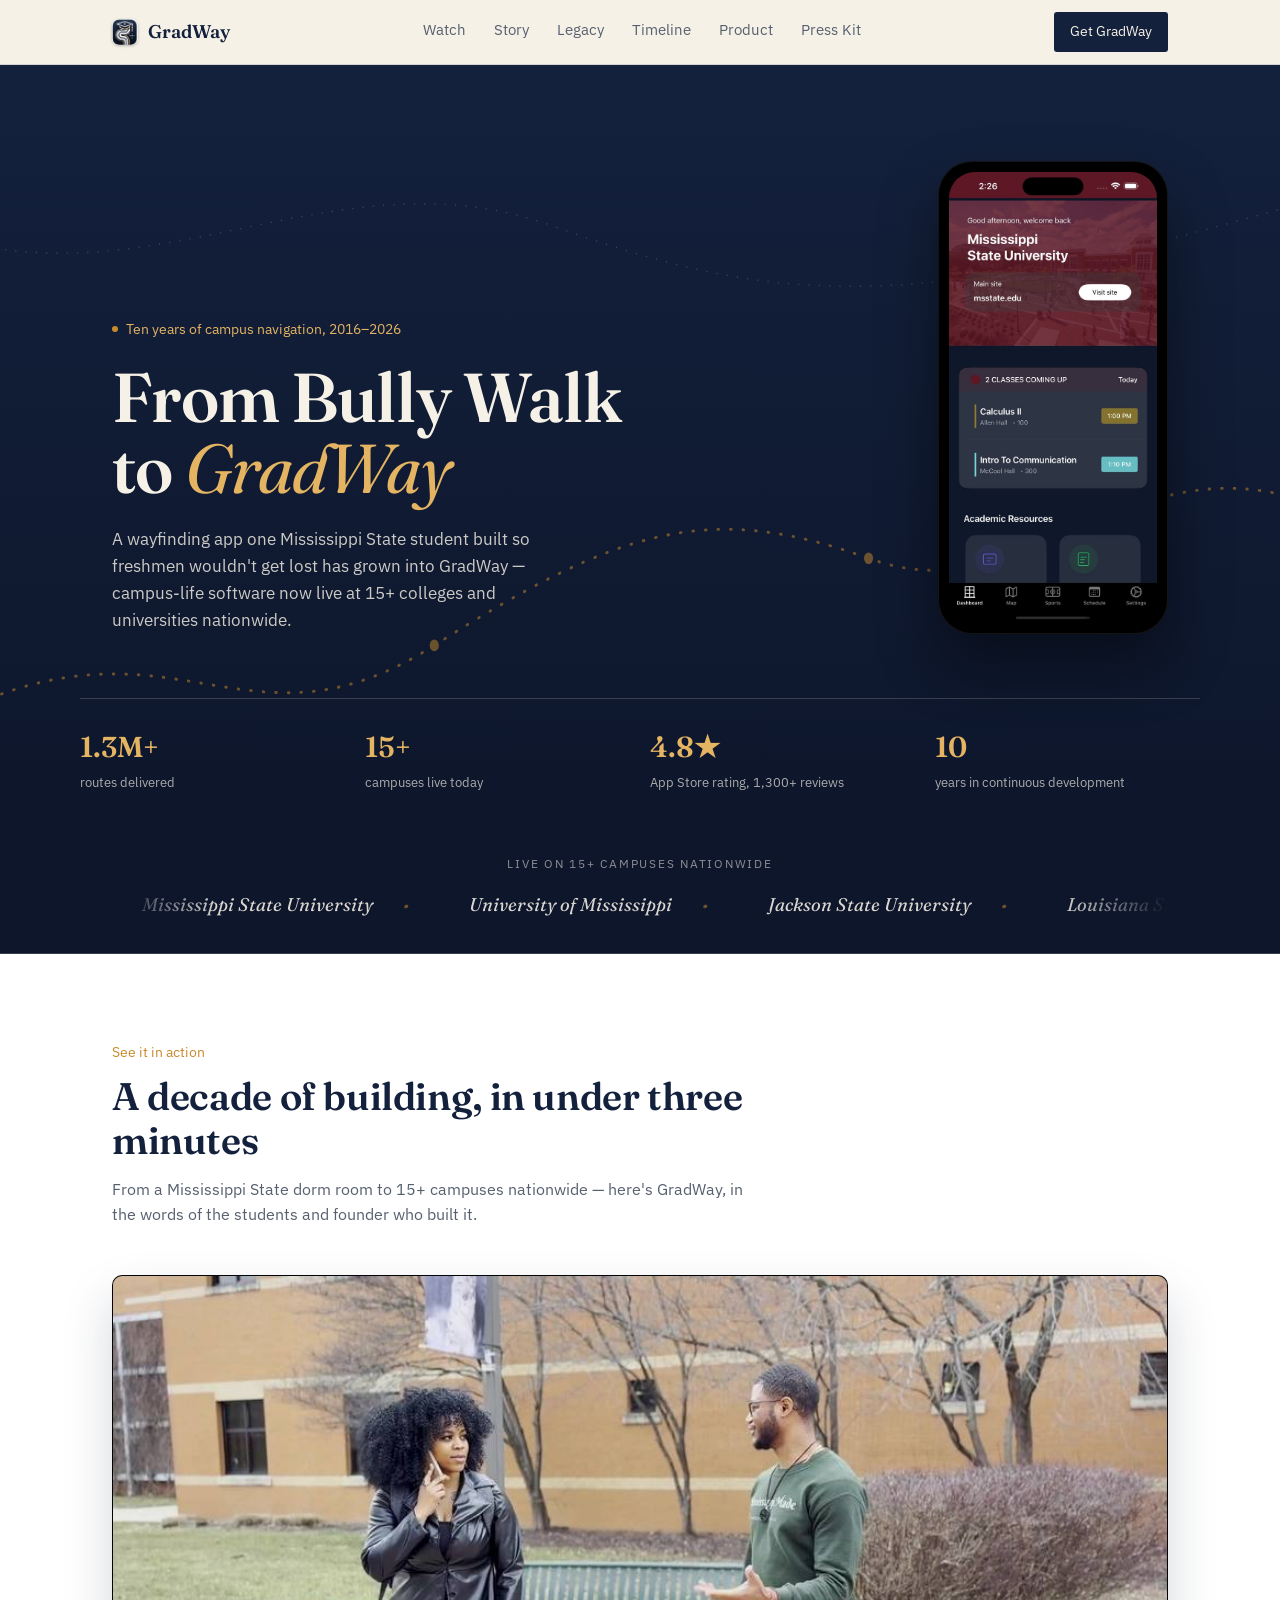
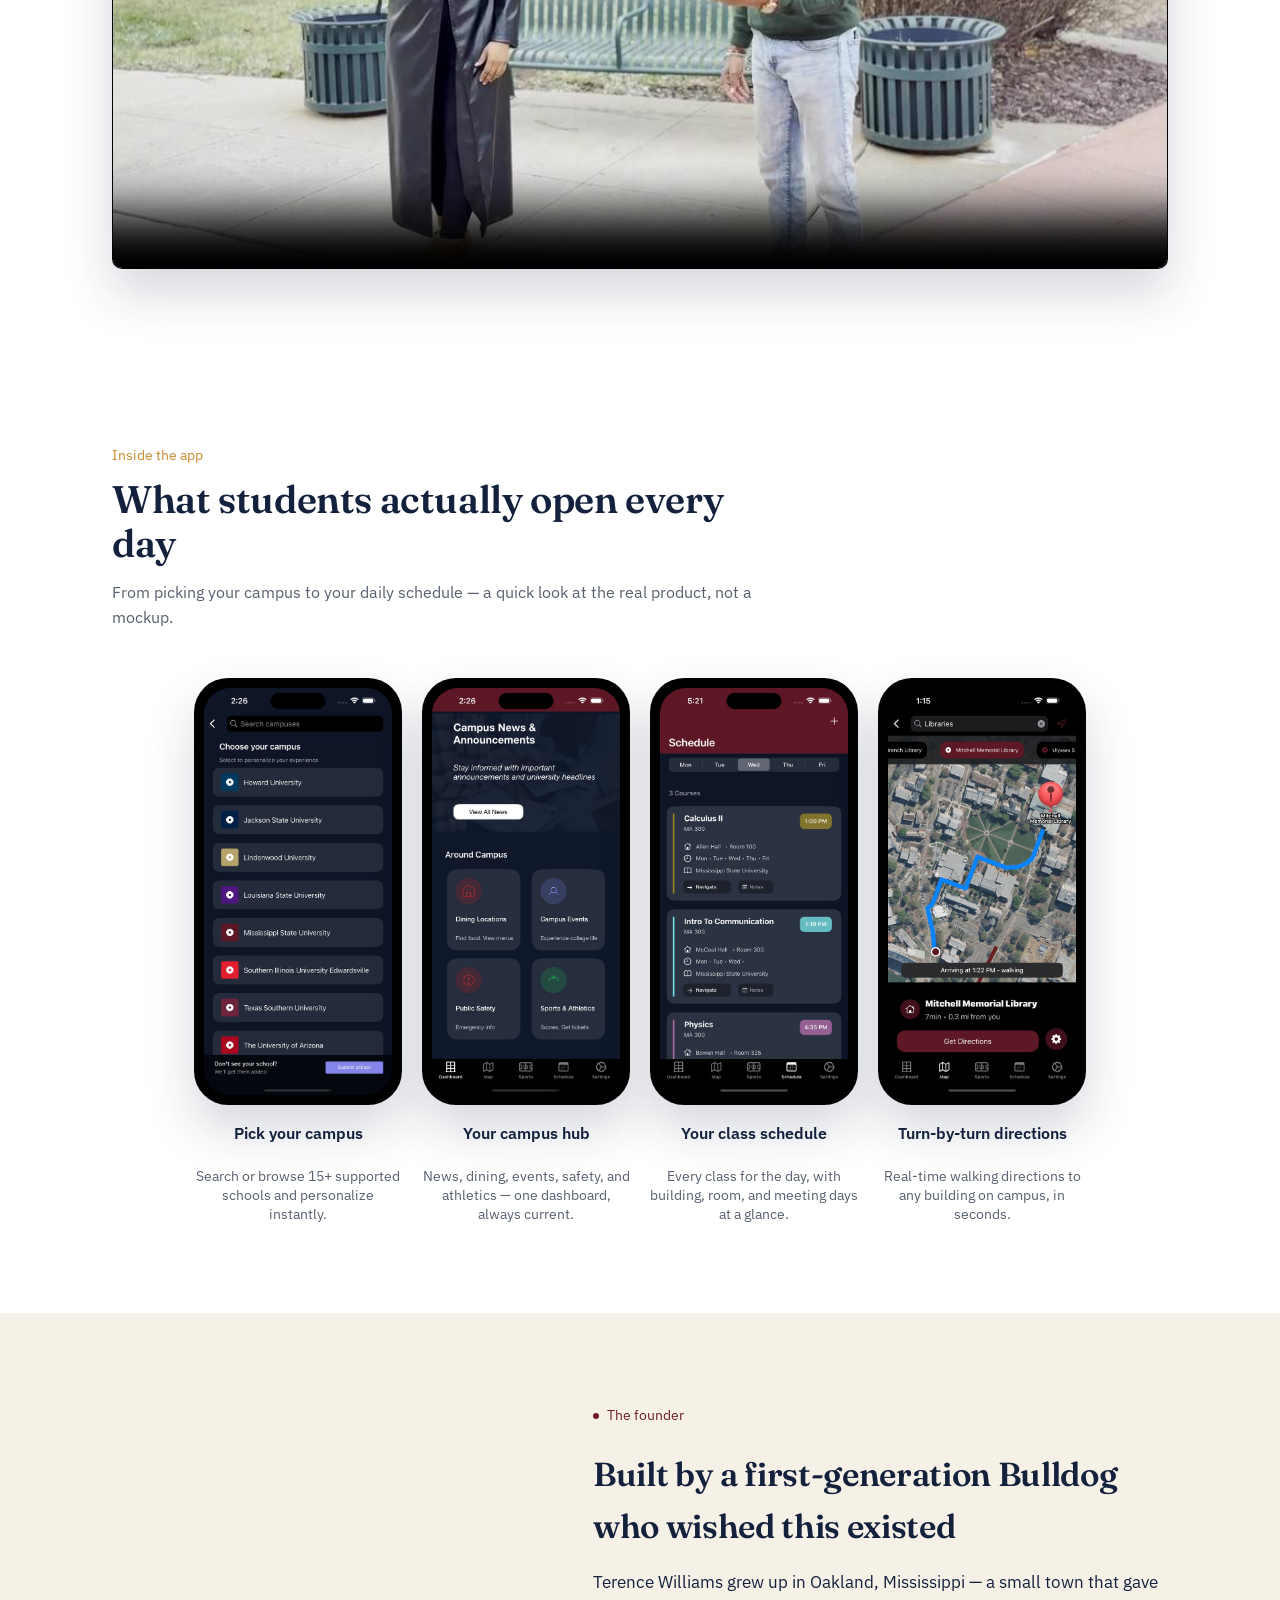
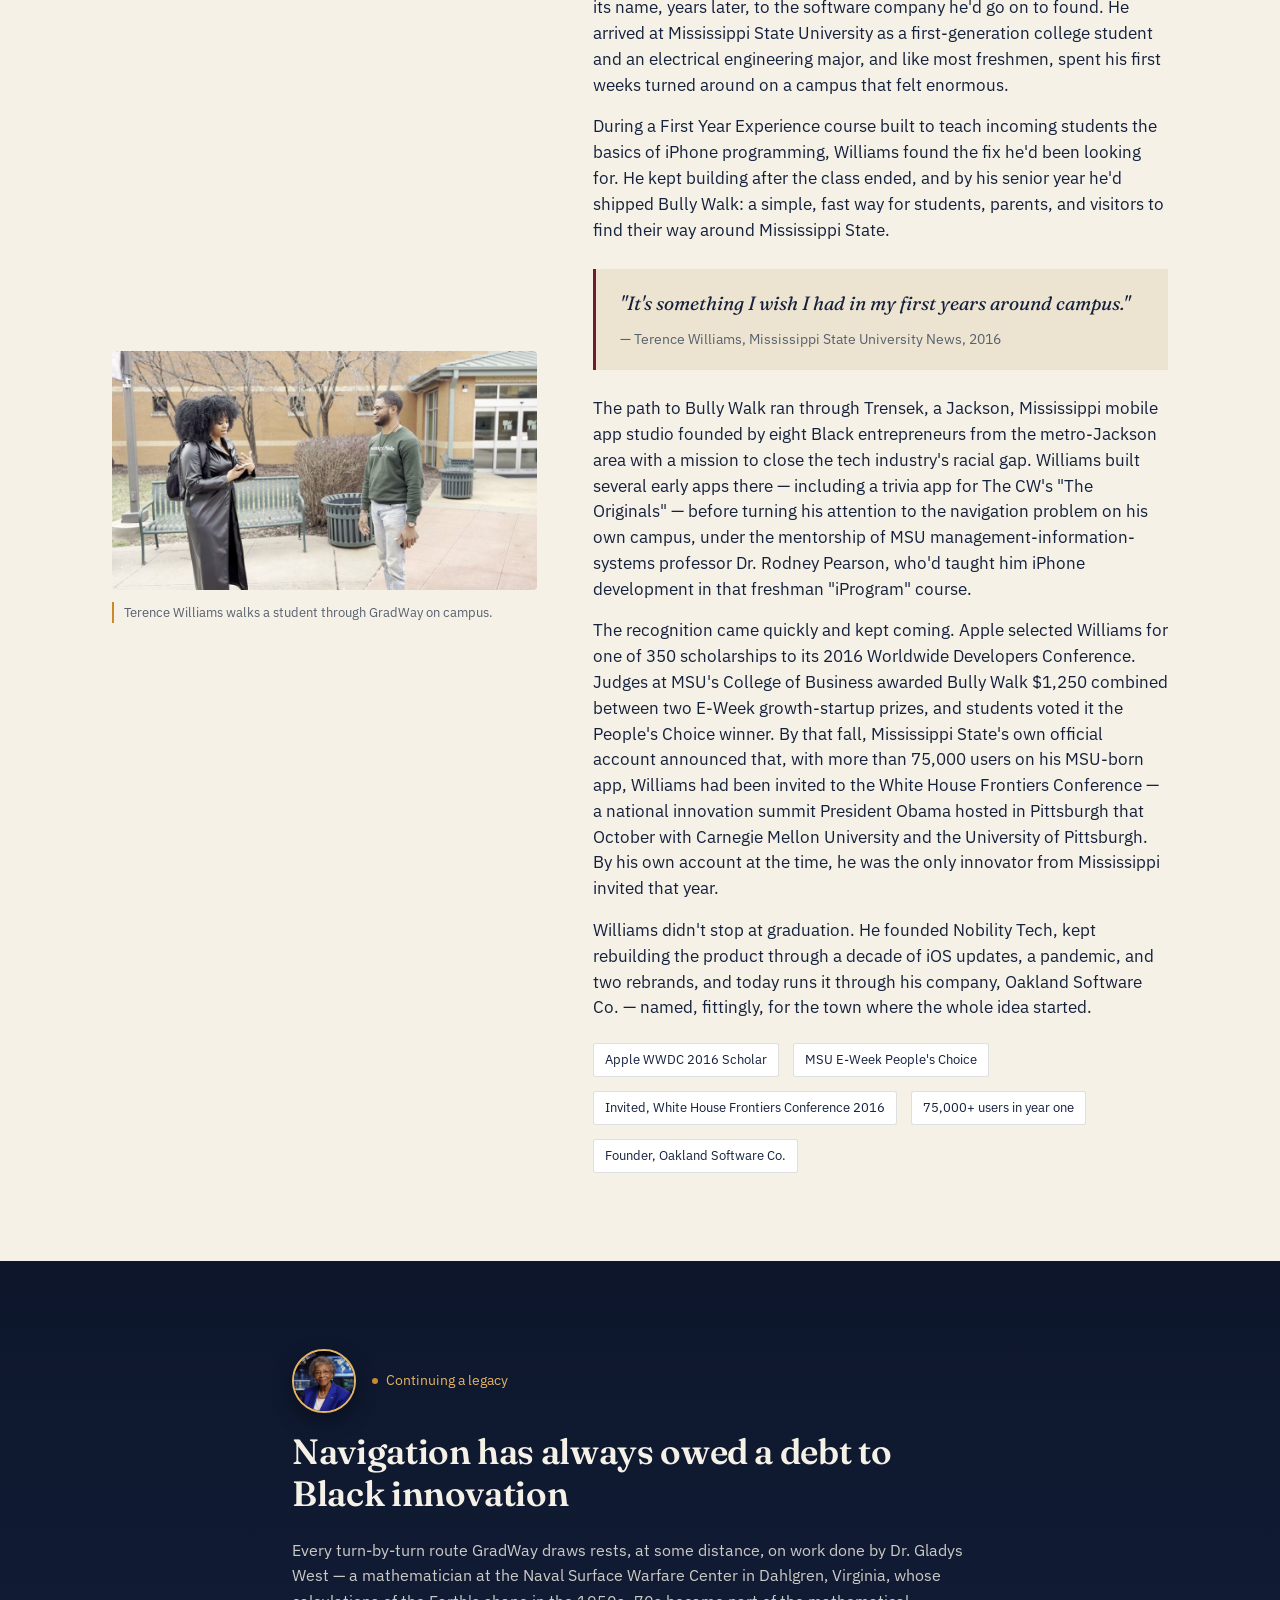
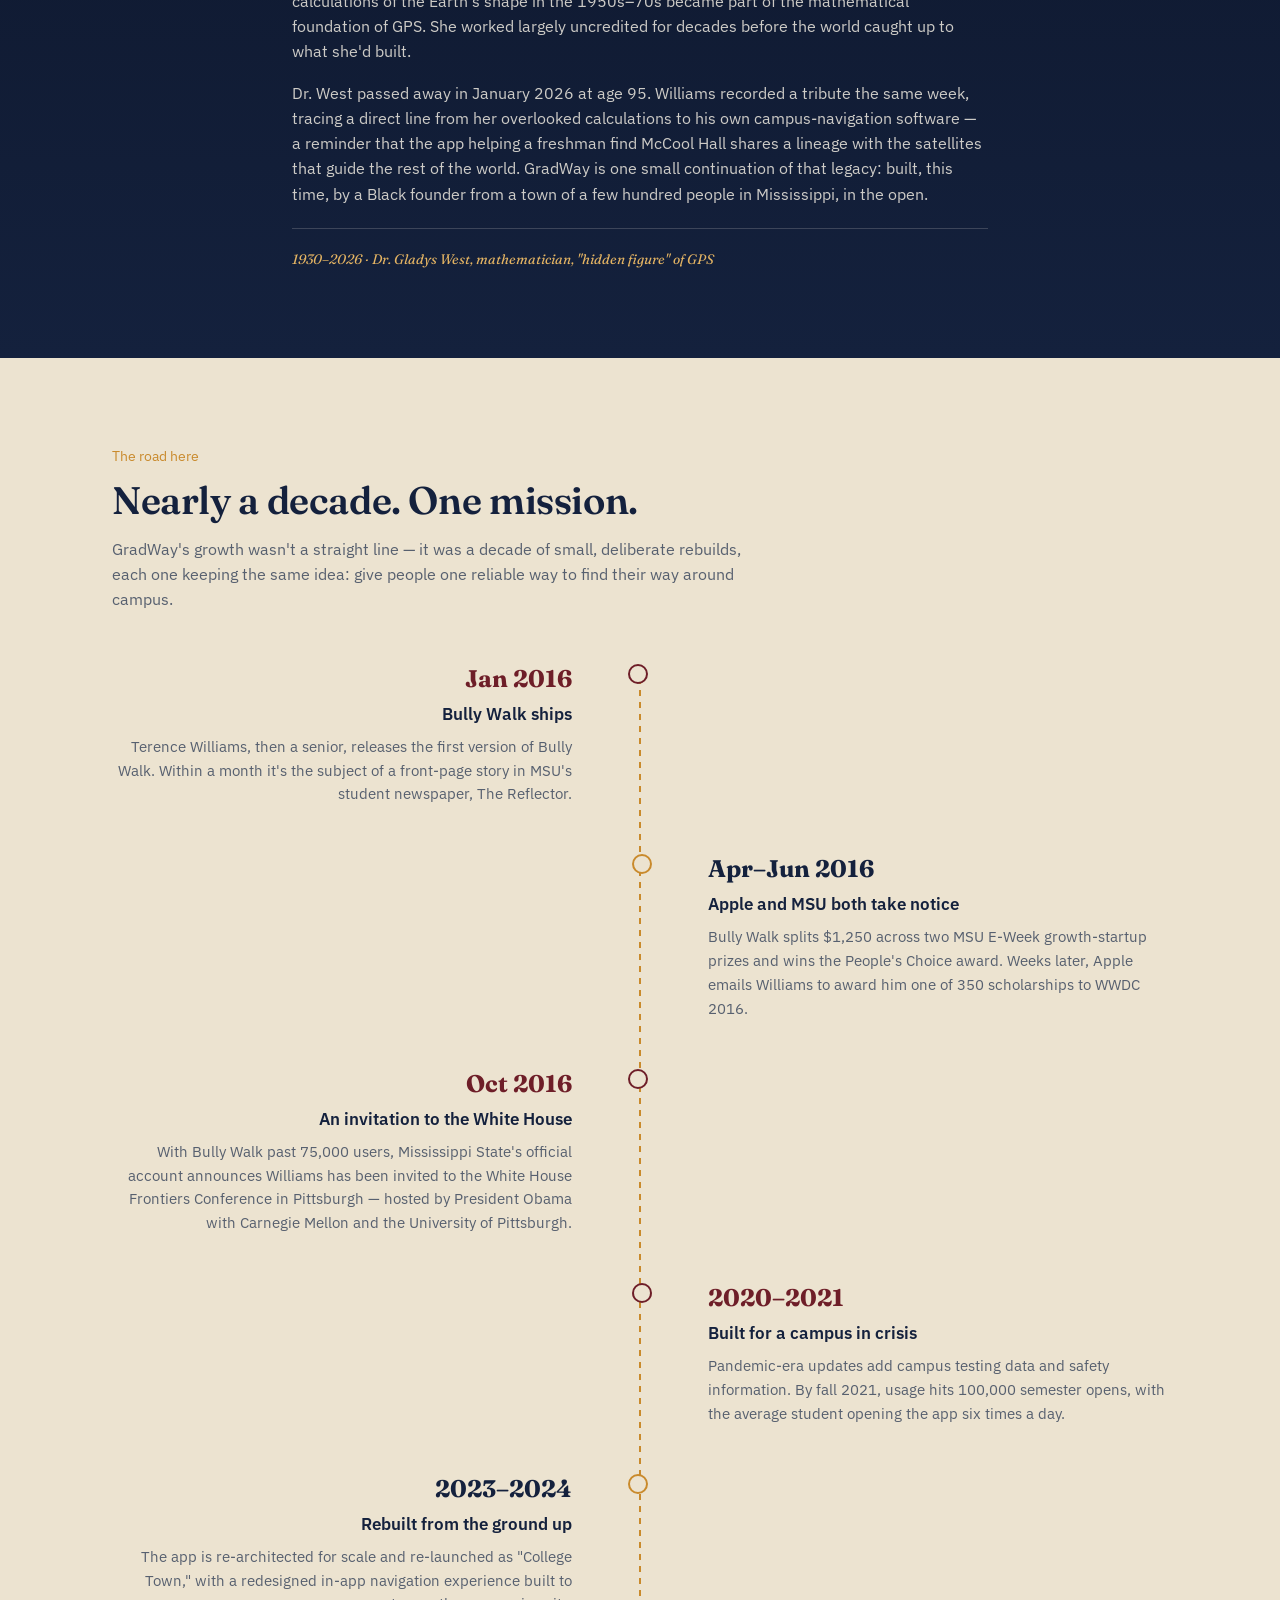
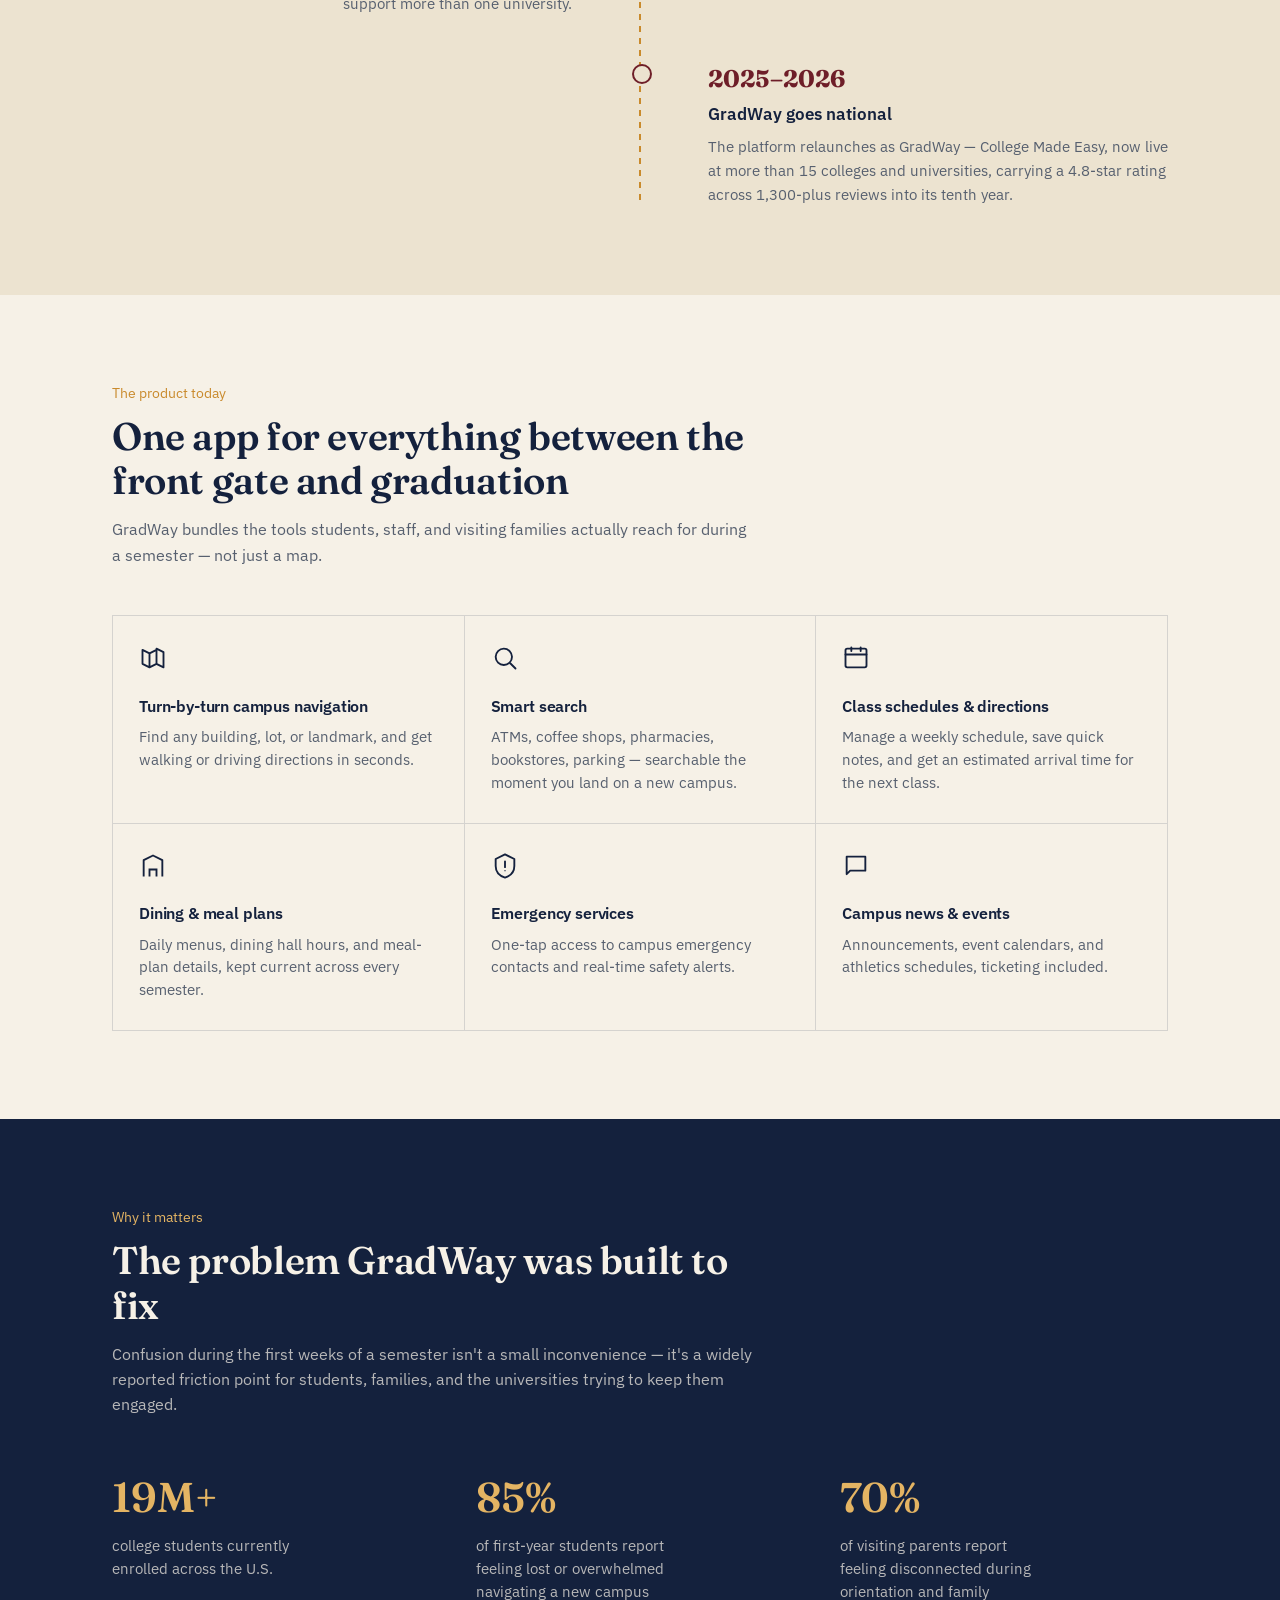
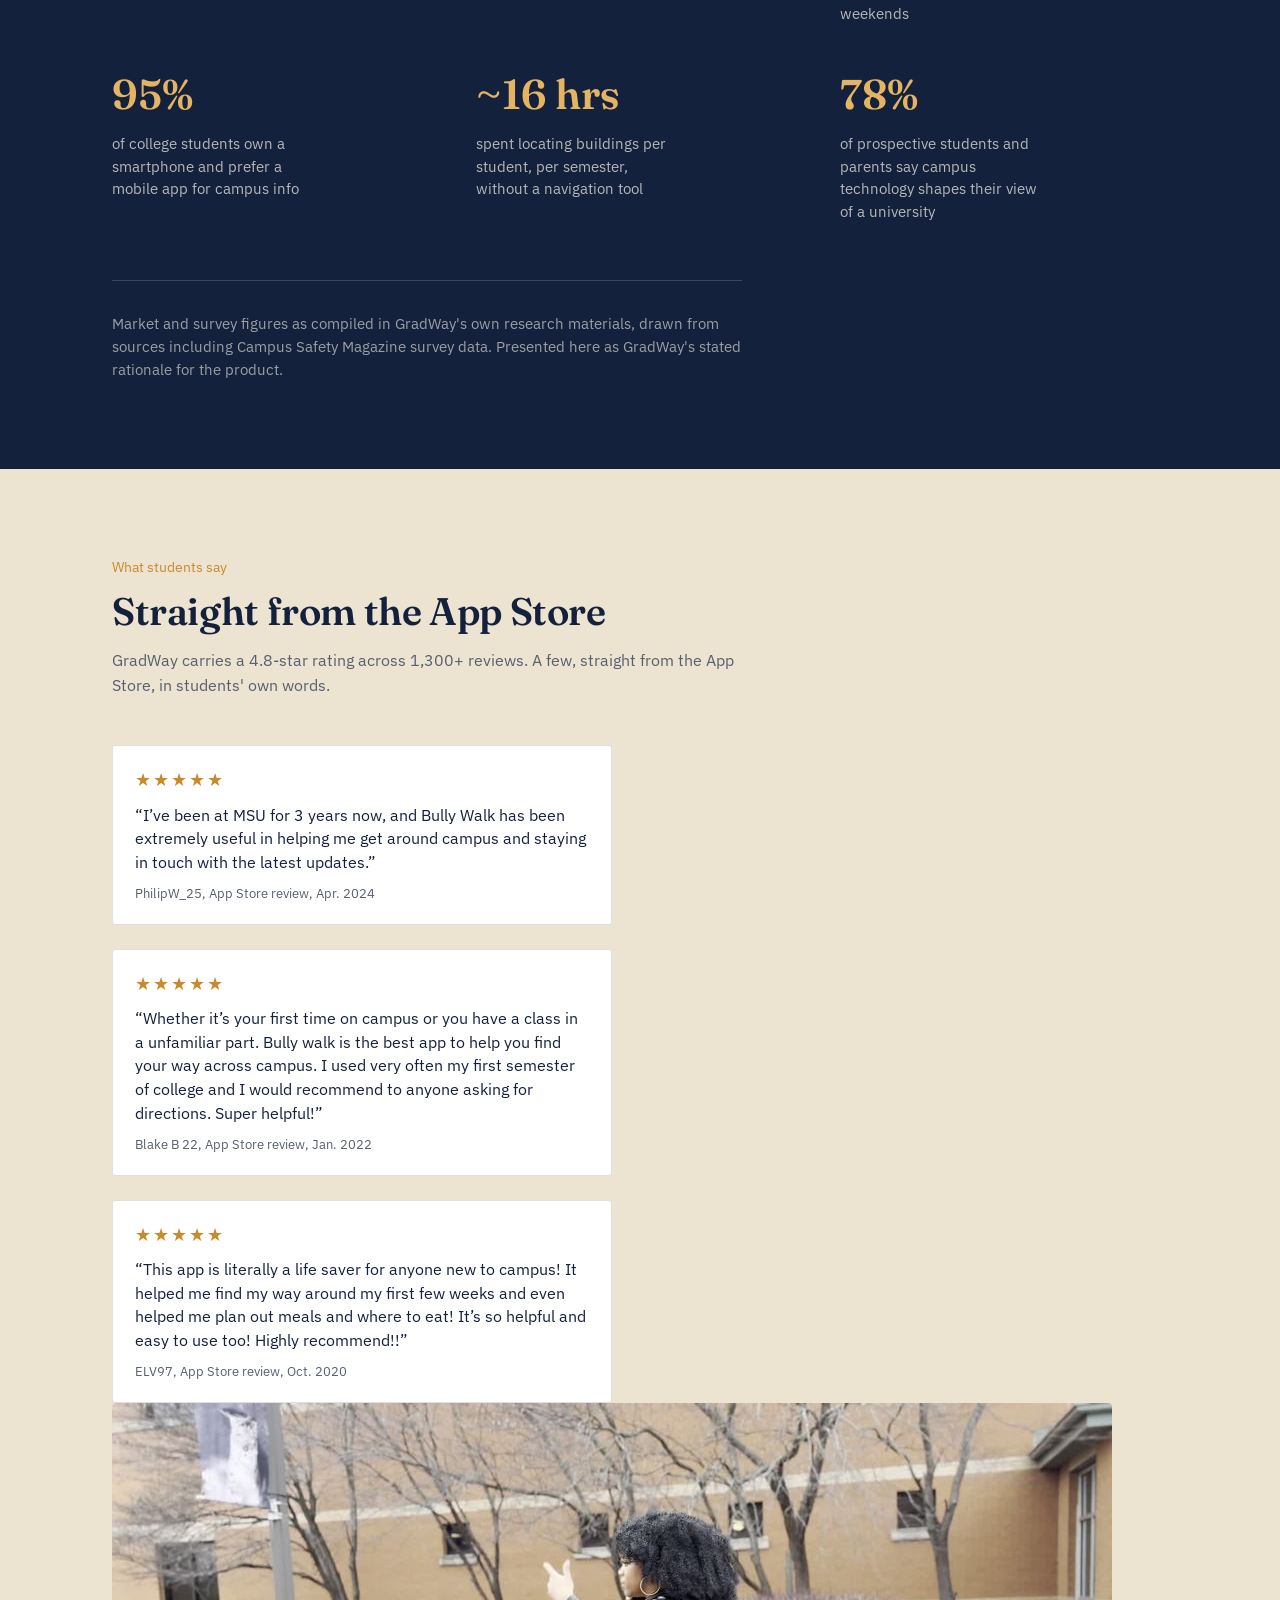
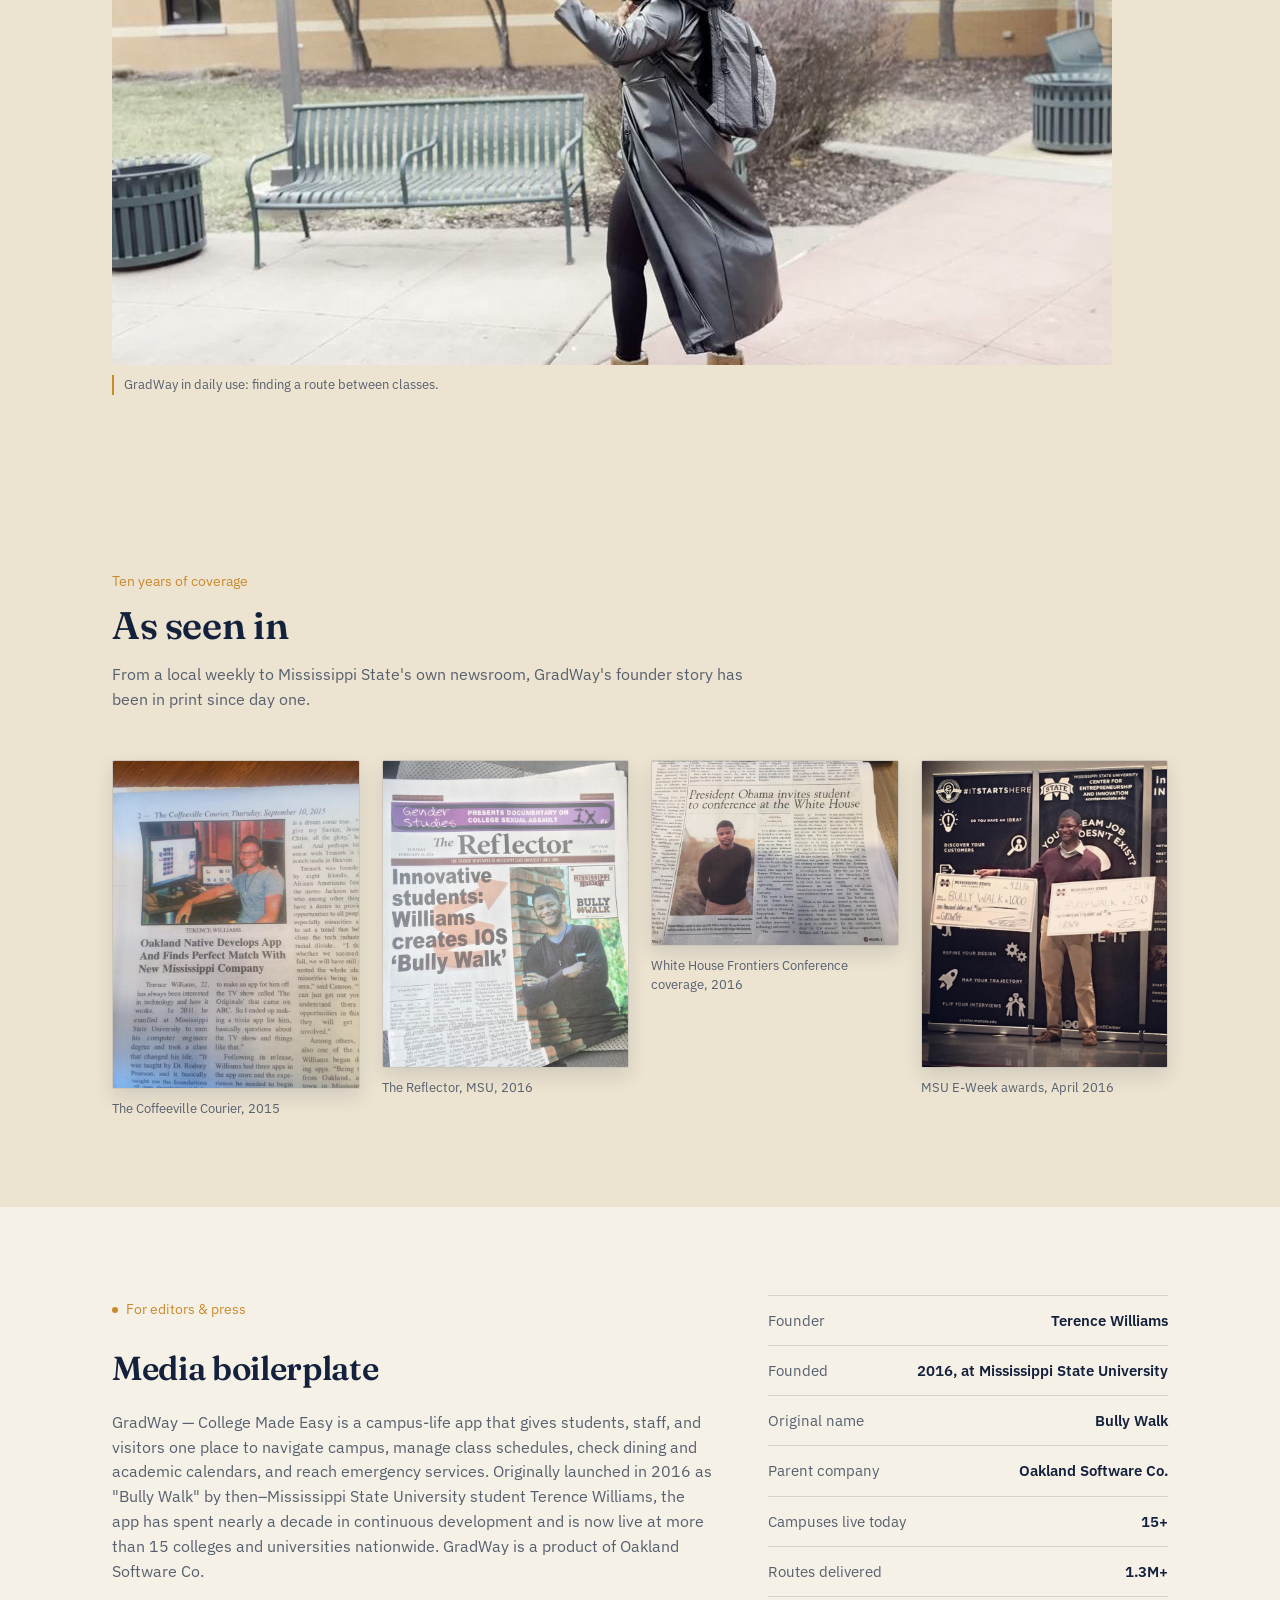
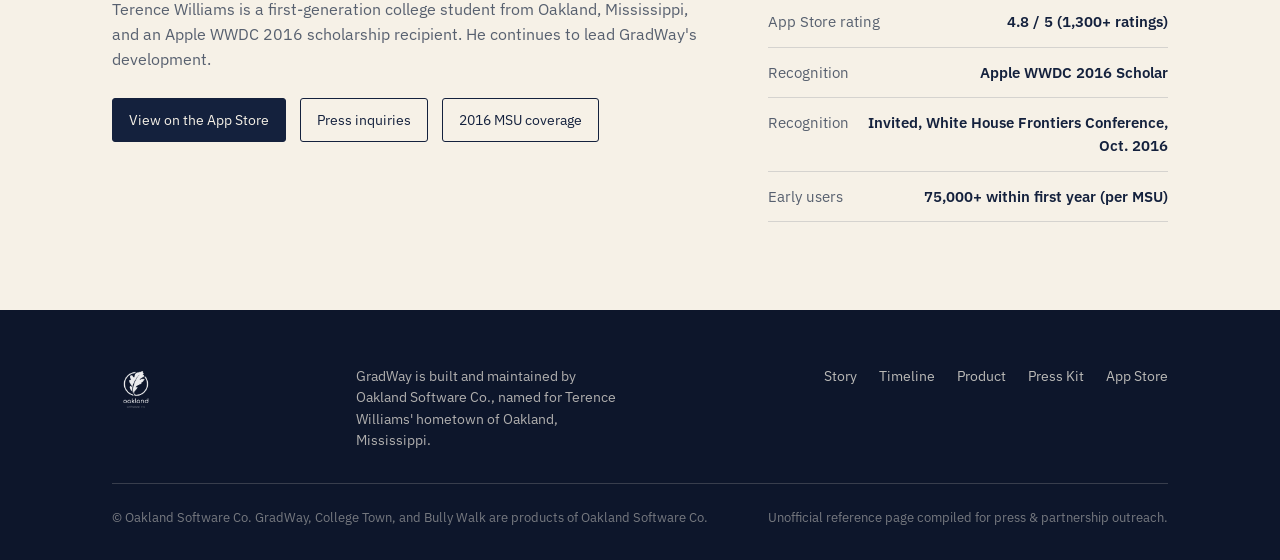
==== index.html @ 18b64bcc "Update index.html" ====
<!DOCTYPE html>
<html lang="en">
<head>
<meta charset="UTF-8">
<meta name="viewport" content="width=device-width, initial-scale=1">
<title>GradWay — Ten Years of Campus Connection</title>
<meta name="description" content="From Bully Walk to GradWay: the ten-year story of Terence Williams' campus navigation app, now live at 15+ colleges and universities.">

<!-- Open Graph / Facebook, Slack, iMessage, etc. -->
<meta property="og:type" content="website">
<meta property="og:title" content="From Bully Walk to GradWay — Ten Years of Campus Connection">
<meta property="og:description" content="A wayfinding app one Mississippi State student built so freshmen wouldn't get lost has grown into GradWay — campus-life software now live at 15+ colleges and universities nationwide.">
<meta property="og:image" content="og-image.jpg">
<meta property="og:image:width" content="1200">
<meta property="og:image:height" content="630">
<meta property="og:url" content="https://gradwayapp.com/">
<link rel="canonical" href="https://gradwayapp.com/">

<!-- Twitter / X Card -->
<meta name="twitter:card" content="summary_large_image">
<meta name="twitter:title" content="From Bully Walk to GradWay — Ten Years of Campus Connection">
<meta name="twitter:description" content="A wayfinding app one Mississippi State student built so freshmen wouldn't get lost has grown into GradWay — campus-life software now live at 15+ colleges and universities nationwide.">
<meta name="twitter:image" content="og-image.jpg">
<link rel="preconnect" href="https://fonts.googleapis.com">
<link rel="preconnect" href="https://fonts.gstatic.com" crossorigin>
<link href="https://fonts.googleapis.com/css2?family=Fraunces:ital,opsz,wght@0,9..144,300;0,9..144,400;0,9..144,500;0,9..144,600;0,9..144,700;0,9..144,900;1,9..144,400;1,9..144,500&family=IBM+Plex+Sans:wght@400;500;600;700&display=swap" rel="stylesheet">
<style>
  :root{
    --ink:#14213D;
    --ink-2:#0D162B;
    --paper:#F6F1E7;
    --paper-2:#ECE3D0;
    --gold:#C98A2C;
    --gold-soft:#E4B463;
    --maroon:#6E1E28;
    --moss:#3B6B4E;
    --slate:#57606F;
    --line: rgba(20,33,61,0.14);
    --line-dark: rgba(246,241,231,0.18);
  }
  *{box-sizing:border-box;}
  html{scroll-behavior:smooth;}
  body{
    margin:0;
    background:var(--paper);
    color:var(--ink);
    font-family:"IBM Plex Sans", sans-serif;
    line-height:1.55;
    -webkit-font-smoothing:antialiased;
  }
  h1,h2,h3,.display{
    font-family:"Fraunces", serif;
    font-weight:600;
    letter-spacing:-0.01em;
    margin:0;
  }
  p{margin:0;}
  a{color:inherit;}
  img{max-width:100%;display:block;}
  .wrap{
    max-width:1120px;
    margin:0 auto;
    padding:0 32px;
  }
  @media (max-width:720px){ .wrap{padding:0 20px;} }

  /* ---------- NAV ---------- */
  .nav{
    position:sticky; top:0; z-index:40;
    background:rgba(246,241,231,0.92);
    backdrop-filter:blur(8px);
    border-bottom:1px solid var(--line);
  }
  .nav .wrap{
    display:flex; align-items:center; justify-content:space-between;
    height:64px;
  }
  .nav-mark{
    display:flex; align-items:center; gap:10px;
    font-family:"Fraunces", serif; font-weight:600; font-size:1.15rem;
    text-decoration:none; color:var(--ink);
  }
  .nav-mark .pin{width:20px;height:20px;flex:none;}
  .nav-logo{width:26px;height:26px;border-radius:7px;flex:none;object-fit:cover;box-shadow:0 1px 3px rgba(0,0,0,0.25);}
  .nav-links{display:flex; gap:28px; font-size:0.92rem;}
  .nav-links a{text-decoration:none; color:var(--slate); border-bottom:1px solid transparent; padding-bottom:2px;}
  .nav-links a:hover{color:var(--ink); border-color:var(--gold);}
  .nav-cta{
    font-size:0.88rem; text-decoration:none; color:var(--paper);
    background:var(--ink); padding:9px 16px; border-radius:3px;
    white-space:nowrap;
  }
  @media (max-width:720px){ .nav-links{display:none;} }

  /* ---------- HERO ---------- */
  .hero{
    position:relative;
    background:linear-gradient(180deg, var(--ink) 0%, var(--ink-2) 100%);
    color:var(--paper);
    overflow:hidden;
    padding:96px 0 0;
  }
  .hero-route{
    position:absolute; inset:0; width:100%; height:100%;
    opacity:0.5; pointer-events:none;
  }
  .hero-inner{
    position:relative; z-index:2;
    display:grid; grid-template-columns:1.15fr 0.85fr; gap:56px;
    align-items:end;
    padding-bottom:64px;
  }
  @media (max-width:860px){ .hero-inner{grid-template-columns:1fr; padding-bottom:40px;} }
  .eyebrow{
    display:inline-flex; align-items:center; gap:8px;
    font-size:0.86rem; color:var(--gold-soft);
    margin-bottom:22px;
  }
  .eyebrow .dot{width:6px;height:6px;border-radius:50%;background:var(--gold);}
  .hero h1{
    font-size:clamp(2.4rem, 5.4vw, 4.4rem);
    line-height:1.03;
    max-width:12ch;
  }
  .hero h1 em{font-style:italic; font-weight:400; color:var(--gold-soft);}
  .hero-sub{
    margin-top:22px; max-width:46ch;
    font-size:1.08rem; color:rgba(246,241,231,0.82);
  }
  .hero-figure{
    position:relative;
  }
  .phone-frame{
    background:#000; border-radius:34px; padding:10px;
    box-shadow:0 30px 60px rgba(0,0,0,0.45);
    max-width:230px; margin:0 0 0 auto;
    border:1px solid rgba(255,255,255,0.08);
  }
  .phone-frame img{border-radius:26px; width:100%;}
  @media (max-width:860px){ .phone-frame{margin:0 auto;} }

  .stat-strip{
    position:relative; z-index:2;
    border-top:1px solid var(--line-dark);
    padding:26px 0;
    display:grid; grid-template-columns:repeat(4,1fr); gap:20px;
  }
  @media (max-width:720px){ .stat-strip{grid-template-columns:repeat(2,1fr);} }
  .stat-strip .num{
    font-family:"Fraunces", serif; font-weight:600;
    font-size:1.8rem; color:var(--gold-soft);
  }
  .stat-strip .lbl{font-size:0.82rem; color:rgba(246,241,231,0.68); margin-top:4px;}

  /* ---------- SECTION shared ---------- */
  section{padding:88px 0;}
  .section-head{max-width:640px; margin-bottom:48px;}
  .section-head .kicker{
    font-size:0.86rem; color:var(--gold); margin-bottom:10px; display:block;
  }
  .section-head h2{font-size:clamp(1.7rem,3vw,2.4rem); line-height:1.15;}
  .section-head p{margin-top:14px; color:var(--slate); font-size:1.02rem;}

  /* ---------- APP SCREENS ---------- */
  .app-screens{background:#fff;}
  .screens-row{
    display:flex; flex-wrap:wrap; justify-content:center; gap:20px;
    margin-top:12px;
  }
  .screen-card{width:208px; text-align:center;}
  .screen-frame{
    background:#000; border-radius:34px; padding:9px;
    box-shadow:0 24px 50px rgba(20,33,61,0.18);
    border:1px solid var(--line);
  }
  .screen-frame img{border-radius:26px; width:100%; display:block;}
  .screen-card h4{
    margin-top:16px; font-size:1rem; color:var(--ink); font-weight:600;
  }
  .screen-card p{
    margin-top:6px; font-size:0.86rem; color:var(--slate); line-height:1.4;
  }

  /* ---------- CAMPUSES MARQUEE ---------- */
  .campuses-strip{
    background:var(--ink-2); padding:34px 0;
    border-bottom:1px solid var(--line-dark);
    position:relative; z-index:2;
  }
  .campuses-label{
    color:rgba(246,241,231,0.55); font-size:0.78rem; letter-spacing:0.14em;
    text-transform:uppercase; text-align:center; margin-bottom:18px;
  }
  .marquee{
    width:100%; overflow:hidden;
    -webkit-mask-image:linear-gradient(90deg, transparent, #000 10%, #000 90%, transparent);
    mask-image:linear-gradient(90deg, transparent, #000 10%, #000 90%, transparent);
  }
  .marquee-track{
    display:flex; width:max-content;
    animation:campus-scroll 38s linear infinite;
  }
  .marquee-track span{
    display:inline-flex; align-items:center; white-space:nowrap;
    padding:0 30px; font-family:"Fraunces", serif; font-style:italic;
    font-size:1.15rem; color:var(--paper); opacity:0.88;
  }
  .marquee-track span::after{
    content:"\2022"; margin-left:30px; color:var(--gold); opacity:0.6;
  }
  @keyframes campus-scroll{
    from{transform:translateX(0);}
    to{transform:translateX(-50%);}
  }
  @media (prefers-reduced-motion: reduce){
    .marquee-track{animation:none;}
  }

  /* ---------- WATCH ---------- */
  .watch{background:#fff;}
  .watch-grid{display:grid; grid-template-columns:1fr; gap:28px;}
  .video-frame{
    position:relative; border-radius:10px; overflow:hidden;
    box-shadow:0 24px 50px rgba(20,33,61,0.18);
    border:1px solid var(--line); background:#000;
  }
  .video-frame video{display:block; width:100%; height:auto; max-height:640px; margin:0 auto; background:#000;}
  .watch-cap{
    margin-top:14px; font-size:0.86rem; color:var(--slate);
    border-left:2px solid var(--gold); padding-left:10px;
  }

  /* ---------- FOUNDER ---------- */
  .founder{background:var(--paper);}
  .founder-grid{
    display:grid; grid-template-columns:0.85fr 1.15fr; gap:56px; align-items:center;
  }
  @media (max-width:860px){ .founder-grid{grid-template-columns:1fr;} }
  .founder-photo{
    position:relative;
  }
  .founder-photo img{
    border-radius:4px;
    filter:sepia(6%) saturate(105%);
  }
  .founder-photo .cap{
    margin-top:12px; font-size:0.84rem; color:var(--slate);
    border-left:2px solid var(--gold); padding-left:10px;
  }
  .founder-copy p{margin-bottom:16px; font-size:1.04rem;}
  .founder-copy .quote{
    margin:26px 0; padding:20px 24px; background:var(--paper-2);
    border-left:3px solid var(--maroon);
    font-family:"Fraunces", serif; font-style:italic; font-size:1.2rem;
  }
  .founder-copy .quote cite{
    display:block; margin-top:10px; font-family:"IBM Plex Sans", sans-serif;
    font-style:normal; font-size:0.85rem; color:var(--slate);
  }
  .badge-row{display:flex; gap:14px; flex-wrap:wrap; margin-top:22px;}
  .badge{
    font-size:0.8rem; color:var(--ink);
    border:1px solid var(--line); border-radius:3px;
    padding:6px 11px; background:#fff;
  }

  /* ---------- LEGACY PORTRAIT ---------- */
  .legacy-byline{
    display:flex; align-items:center; gap:16px; margin-bottom:18px;
  }
  .legacy-portrait{
    width:64px; height:64px; border-radius:50%; object-fit:cover;
    border:2px solid var(--gold-soft); flex:none;
    box-shadow:0 8px 20px rgba(0,0,0,0.35);
  }
  .legacy-byline .eyebrow{margin-bottom:0;}

  /* ---------- LEGACY ---------- */
  .legacy{
    background:linear-gradient(180deg, var(--ink-2) 0%, var(--ink) 100%);
    color:var(--paper);
  }
  .legacy-inner{max-width:760px;}
  .legacy-h{
    font-size:clamp(1.6rem,2.8vw,2.2rem); line-height:1.2;
    margin:14px 0 22px;
  }
  .legacy-lede{
    color:rgba(246,241,231,0.82); font-size:1.02rem; margin-bottom:16px;
  }
  .legacy-tag{
    margin-top:22px; padding-top:20px; border-top:1px solid var(--line-dark);
    font-size:0.86rem; color:var(--gold-soft); font-style:italic;
    font-family:"Fraunces", serif;
  }

  /* ---------- TIMELINE ---------- */
  .timeline{background:var(--paper-2);}
  .tl-track{position:relative; margin-top:20px;}
  .tl-track::before{
    content:""; position:absolute; left:15px; top:6px; bottom:6px;
    width:2px;
    background:repeating-linear-gradient(180deg, var(--gold) 0 6px, transparent 6px 12px);
  }
  @media (min-width:860px){
    .tl-track::before{left:50%; transform:translateX(-1px);}
  }
  .tl-item{
    position:relative; padding-left:44px; margin-bottom:44px;
  }
  .tl-item:last-child{margin-bottom:0;}
  .tl-item::before{
    content:""; position:absolute; left:7px; top:4px;
    width:16px; height:16px; border-radius:50%;
    background:var(--paper-2); border:2px solid var(--gold);
  }
  .tl-item.origin::before{border-color:var(--maroon);}
  @media (min-width:860px){
    .tl-track{display:flex; flex-direction:column;}
    .tl-item{width:calc(50% - 34px); padding-left:0; padding-right:0;}
    .tl-item:nth-child(odd){align-self:flex-start; padding-right:34px; text-align:right;}
    .tl-item:nth-child(even){align-self:flex-end; padding-left:34px;}
    .tl-item:nth-child(odd)::before{right:-42px; left:auto;}
    .tl-item:nth-child(even)::before{left:-42px;}
  }
  .tl-year{
    font-family:"Fraunces", serif; font-weight:700; font-size:1.5rem;
    color:var(--maroon);
  }
  .tl-item:not(.origin) .tl-year{color:var(--ink);}
  .tl-title{font-weight:600; margin-top:4px; margin-bottom:8px; font-size:1.05rem;}
  .tl-body{color:var(--slate); font-size:0.96rem;}

  /* ---------- FEATURES ---------- */
  .features{background:var(--paper);}
  .feat-grid{
    display:grid; grid-template-columns:repeat(3,1fr); gap:0;
    border-top:1px solid var(--line); border-left:1px solid var(--line);
  }
  @media (max-width:860px){ .feat-grid{grid-template-columns:repeat(2,1fr);} }
  @media (max-width:560px){ .feat-grid{grid-template-columns:1fr;} }
  .feat{
    padding:28px 26px;
    border-right:1px solid var(--line); border-bottom:1px solid var(--line);
  }
  .feat .mk{
    width:28px; height:28px; margin-bottom:14px;
  }
  .feat h3{font-size:1.02rem; font-weight:600; font-family:"IBM Plex Sans",sans-serif;}
  .feat p{margin-top:8px; font-size:0.92rem; color:var(--slate);}

  /* ---------- IMPACT (dark) ---------- */
  .impact{background:var(--ink); color:var(--paper);}
  .impact .section-head p{color:rgba(246,241,231,0.72);}
  .impact-grid{
    display:grid; grid-template-columns:repeat(3,1fr); gap:36px;
  }
  @media (max-width:720px){ .impact-grid{grid-template-columns:repeat(2,1fr);} }
  .impact-card .num{
    font-family:"Fraunces", serif; font-weight:600;
    font-size:2.6rem; color:var(--gold-soft);
  }
  .impact-card .lbl{margin-top:6px; font-size:0.92rem; color:rgba(246,241,231,0.72); max-width:22ch;}
  .impact-note{
    margin-top:56px; padding-top:32px; border-top:1px solid var(--line-dark);
    font-size:0.92rem; color:rgba(246,241,231,0.6); max-width:70ch;
  }

  /* ---------- TESTIMONIAL / REACH ---------- */
  .reach{background:var(--paper-2);}
  .reach-grid{display:grid; grid-template-columns:1fr 1fr; gap:56px; align-items:center;}
  @media (max-width:860px){ .reach-grid{grid-template-columns:1fr;} }
  .stars{color:var(--gold); font-size:1.1rem; letter-spacing:2px; margin-bottom:14px;}
  .review-stack{display:flex; flex-direction:column; gap:24px;}
  .review-card{
    background:#fff; border:1px solid var(--line); border-radius:3px;
    padding:20px 22px;
  }
  .review-card .stars{margin-bottom:10px;}
  .rev-quote{font-size:0.98rem; line-height:1.5; color:var(--ink);}
  .rev-attrib{margin-top:10px; font-size:0.8rem; color:var(--slate);}
  .campus-photo img{border-radius:4px;}
  .campus-photo .cap{margin-top:10px; font-size:0.82rem; color:var(--slate); border-left:2px solid var(--gold); padding-left:10px;}

  /* ---------- CLIPPINGS ---------- */
  .clippings{background:var(--paper-2);}
  .clip-grid{
    display:grid; grid-template-columns:repeat(4,1fr); gap:22px;
  }
  @media (max-width:860px){ .clip-grid{grid-template-columns:repeat(2,1fr);} }
  .clip-grid figure{margin:0;}
  .clip-grid img{
    border-radius:2px; border:1px solid var(--line);
    box-shadow:0 8px 20px rgba(20,33,61,0.12);
  }
  .clip-grid figcaption{
    margin-top:10px; font-size:0.8rem; color:var(--slate);
  }

  /* ---------- PRESS ---------- */
  .press{background:var(--paper);}
  .press-grid{display:grid; grid-template-columns:1.2fr 0.8fr; gap:56px;}
  @media (max-width:860px){ .press-grid{grid-template-columns:1fr;} }
  .press-copy p{margin-bottom:14px; color:var(--slate);}
  .fact-list{list-style:none; margin:0; padding:0; border-top:1px solid var(--line);}
  .fact-list li{
    display:flex; justify-content:space-between; gap:16px;
    padding:13px 0; border-bottom:1px solid var(--line);
    font-size:0.94rem;
  }
  .fact-list li span:first-child{color:var(--slate);}
  .fact-list li span:last-child{font-weight:600; text-align:right;}
  .press-links{margin-top:26px; display:flex; gap:14px; flex-wrap:wrap;}
  .press-links a{
    text-decoration:none; font-size:0.9rem;
    border:1px solid var(--ink); padding:10px 16px; border-radius:3px;
    color:var(--ink);
  }
  .press-links a.solid{background:var(--ink); color:var(--paper);}

  /* ---------- FOOTER ---------- */
  footer{background:var(--ink-2); color:rgba(246,241,231,0.7); padding:56px 0 32px;}
  .foot-top{
    display:flex; justify-content:space-between; align-items:flex-start; gap:32px;
    flex-wrap:wrap; padding-bottom:32px; border-bottom:1px solid var(--line-dark);
  }
  .foot-logo img{height:46px; width:auto; opacity:0.92;}
  .foot-note{font-size:0.86rem; max-width:34ch;}
  .foot-links{display:flex; gap:22px; flex-wrap:wrap; font-size:0.88rem;}
  .foot-links a{text-decoration:none; color:rgba(246,241,231,0.75);}
  .foot-links a:hover{color:var(--gold-soft);}
  .foot-bottom{
    display:flex; justify-content:space-between; flex-wrap:wrap; gap:12px;
    padding-top:24px; font-size:0.8rem; color:rgba(246,241,231,0.45);
  }
</style>
</head>
<body>

<nav class="nav">
  <div class="wrap">
    <a class="nav-mark" href="#top">
      <img class="nav-logo" src="[data-uri]" alt="GradWay logo">
      GradWay
    </a>
    <div class="nav-links">
      <a href="#watch">Watch</a>
      <a href="#story">Story</a>
      <a href="#legacy">Legacy</a>
      <a href="#timeline">Timeline</a>
      <a href="#features">Product</a>
      <a href="#press">Press Kit</a>
    </div>
    <a class="nav-cta" href="https://apps.apple.com/us/app/gradway-college-made-easy/id1069778462" target="_blank" rel="noopener">Get GradWay</a>
  </div>
</nav>

<header class="hero" id="top">
  <svg class="hero-route" viewBox="0 0 1120 520" preserveAspectRatio="none" xmlns="http://www.w3.org/2000/svg">
    <path d="M-20 440 C 160 380, 220 480, 380 400 S 620 300, 760 340 S 980 260, 1140 300"
          stroke="#C98A2C" stroke-width="2" stroke-dasharray="1 10" stroke-linecap="round" fill="none"/>
    <circle cx="-20" cy="440" r="4" fill="#C98A2C"/>
    <circle cx="380" cy="400" r="4" fill="#C98A2C"/>
    <circle cx="760" cy="340" r="4" fill="#C98A2C"/>
    <circle cx="1140" cy="300" r="4" fill="#C98A2C"/>
    <path d="M-40 120 C 140 160, 300 60, 480 110 S 780 180, 1160 90"
          stroke="#F6F1E7" stroke-width="1" stroke-dasharray="1 8" fill="none" opacity="0.35"/>
  </svg>
  <div class="wrap hero-inner">
    <div>
      <span class="eyebrow"><span class="dot"></span>Ten years of campus navigation, 2016&ndash;2026</span>
      <h1>From Bully Walk<br>to <em>GradWay</em></h1>
      <p class="hero-sub">A wayfinding app one Mississippi State student built so freshmen wouldn't get lost has grown into GradWay &mdash; campus-life software now live at 15+ colleges and universities nationwide.</p>
    </div>
    <div class="hero-figure">
      <div class="phone-frame">
        <img src="[data-uri]" alt="GradWay app splash screen, formerly Bully Walk">
      </div>
    </div>
  </div>
  <div class="wrap stat-strip">
    <div><div class="num">1.3M+</div><div class="lbl">routes delivered</div></div>
    <div><div class="num">15+</div><div class="lbl">campuses live today</div></div>
    <div><div class="num">4.8&#9733;</div><div class="lbl">App Store rating, 1,300+ reviews</div></div>
    <div><div class="num">10</div><div class="lbl">years in continuous development</div></div>
  </div>
</header>

<div class="campuses-strip">
  <div class="wrap">
    <div class="campuses-label">Live on 15+ campuses nationwide</div>
    <div class="marquee">
      <div class="marquee-track"><span>Mississippi State University</span><span>University of Mississippi</span><span>Jackson State University</span><span>Louisiana State University</span><span>University of Southern Mississippi</span><span>Howard University</span><span>University of North Texas</span><span>Washington University in St. Louis</span><span>University of Memphis</span><span>University of Alabama</span><span>Texas Southern University</span><span>Mississippi State University</span><span>University of Mississippi</span><span>Jackson State University</span><span>Louisiana State University</span><span>University of Southern Mississippi</span><span>Howard University</span><span>University of North Texas</span><span>Washington University in St. Louis</span><span>University of Memphis</span><span>University of Alabama</span><span>Texas Southern University</span></div>
    </div>
  </div>
</div>

<section class="watch" id="watch">
  <div class="wrap">
    <div class="section-head">
      <span class="kicker">See it in action</span>
      <h2>A decade of building, in under three minutes</h2>
      <p>From a Mississippi State dorm room to 15+ campuses nationwide &mdash; here's GradWay, in the words of the students and founder who built it.</p>
    </div>
    <div class="watch-grid">
      <div class="video-frame">
        <video controls preload="metadata" poster="[data-uri]">
          <source src="gradway-promo.mp4" type="video/mp4">
          Your browser doesn't support embedded video. <a href="gradway-promo.mp4">Download the video</a> instead.
        </video>
      </div>
    </div>
  </div>
</section>

<section class="app-screens" id="app">
  <div class="wrap">
    <div class="section-head">
      <span class="kicker">Inside the app</span>
      <h2>What students actually open every day</h2>
      <p>From picking your campus to your daily schedule &mdash; a quick look at the real product, not a mockup.</p>
    </div>
    <div class="screens-row">
            <div class="screen-card">
        <div class="screen-frame"><img src="[data-uri]" alt="Pick your campus screen"></div>
        <h4>Pick your campus</h4>
        <p>Search or browse 15+ supported schools and personalize instantly.</p>
      </div>
      <div class="screen-card">
        <div class="screen-frame"><img src="[data-uri]" alt="Your campus hub screen"></div>
        <h4>Your campus hub</h4>
        <p>News, dining, events, safety, and athletics — one dashboard, always current.</p>
      </div>
      <div class="screen-card">
        <div class="screen-frame"><img src="[data-uri]" alt="Class schedule screen"></div>
        <h4>Your class schedule</h4>
        <p>Every class for the day, with building, room, and meeting days at a glance.</p>
      </div>
      <div class="screen-card">
        <div class="screen-frame"><img src="[data-uri]" alt="Turn-by-turn directions screen"></div>
        <h4>Turn-by-turn directions</h4>
        <p>Real-time walking directions to any building on campus, in seconds.</p>
      </div>
    </div>
  </div>
</section>

<section class="founder" id="story">
  <div class="wrap founder-grid">
    <div class="founder-photo">
      <img src="[data-uri]" alt="Terence Williams demonstrating the GradWay app on a university campus">
      <div class="cap">Terence Williams walks a student through GradWay on campus.</div>
    </div>
    <div class="founder-copy">
      <span class="eyebrow" style="color:var(--maroon)"><span class="dot" style="background:var(--maroon)"></span>The founder</span>
      <h2 style="font-size:clamp(1.6rem,2.6vw,2.1rem); margin-bottom:18px;">Built by a first-generation Bulldog who wished this existed</h2>
      <p>Terence Williams grew up in Oakland, Mississippi &mdash; a small town that gave its name, years later, to the software company he'd go on to found. He arrived at Mississippi State University as a first-generation college student and an electrical engineering major, and like most freshmen, spent his first weeks turned around on a campus that felt enormous.</p>
      <p>During a First Year Experience course built to teach incoming students the basics of iPhone programming, Williams found the fix he'd been looking for. He kept building after the class ended, and by his senior year he'd shipped Bully Walk: a simple, fast way for students, parents, and visitors to find their way around Mississippi State.</p>
      <div class="quote">
        "It's something I wish I had in my first years around campus."
        <cite>&mdash; Terence Williams, Mississippi State University News, 2016</cite>
      </div>
      <p>The path to Bully Walk ran through Trensek, a Jackson, Mississippi mobile app studio founded by eight Black entrepreneurs from the metro-Jackson area with a mission to close the tech industry's racial gap. Williams built several early apps there &mdash; including a trivia app for The CW's "The Originals" &mdash; before turning his attention to the navigation problem on his own campus, under the mentorship of MSU management-information-systems professor Dr. Rodney Pearson, who'd taught him iPhone development in that freshman "iProgram" course.</p>
      <p>The recognition came quickly and kept coming. Apple selected Williams for one of 350 scholarships to its 2016 Worldwide Developers Conference. Judges at MSU's College of Business awarded Bully Walk $1,250 combined between two E-Week growth-startup prizes, and students voted it the People's Choice winner. By that fall, Mississippi State's own official account announced that, with more than 75,000 users on his MSU-born app, Williams had been invited to the White House Frontiers Conference &mdash; a national innovation summit President Obama hosted in Pittsburgh that October with Carnegie Mellon University and the University of Pittsburgh. By his own account at the time, he was the only innovator from Mississippi invited that year.</p>
      <p>Williams didn't stop at graduation. He founded Nobility Tech, kept rebuilding the product through a decade of iOS updates, a pandemic, and two rebrands, and today runs it through his company, Oakland Software Co. &mdash; named, fittingly, for the town where the whole idea started.</p>
      <div class="badge-row">
        <span class="badge">Apple WWDC 2016 Scholar</span>
        <span class="badge">MSU E-Week People's Choice</span>
        <span class="badge">Invited, White House Frontiers Conference 2016</span>
        <span class="badge">75,000+ users in year one</span>
        <span class="badge">Founder, Oakland Software Co.</span>
      </div>
    </div>
  </div>
</section>

<section class="legacy" id="legacy">
  <div class="wrap legacy-inner">
    <div class="legacy-byline">
      <img class="legacy-portrait" src="[data-uri]" alt="Dr. Gladys West">
      <span class="eyebrow" style="color:var(--gold-soft)"><span class="dot"></span>Continuing a legacy</span>
    </div>
    <h2 class="legacy-h">Navigation has always owed a debt to Black innovation</h2>
    <p class="legacy-lede">Every turn-by-turn route GradWay draws rests, at some distance, on work done by Dr. Gladys West &mdash; a mathematician at the Naval Surface Warfare Center in Dahlgren, Virginia, whose calculations of the Earth's shape in the 1950s&ndash;70s became part of the mathematical foundation of GPS. She worked largely uncredited for decades before the world caught up to what she'd built.</p>
    <p class="legacy-lede">Dr. West passed away in January 2026 at age 95. Williams recorded a tribute the same week, tracing a direct line from her overlooked calculations to his own campus-navigation software &mdash; a reminder that the app helping a freshman find McCool Hall shares a lineage with the satellites that guide the rest of the world. GradWay is one small continuation of that legacy: built, this time, by a Black founder from a town of a few hundred people in Mississippi, in the open.</p>
    <div class="legacy-tag">1930&ndash;2026 &middot; Dr. Gladys West, mathematician, "hidden figure" of GPS</div>
  </div>
</section>

<section class="timeline" id="timeline">
  <div class="wrap">
    <div class="section-head">
      <span class="kicker">The road here</span>
      <h2>Nearly a decade. One mission.</h2>
      <p>GradWay's growth wasn't a straight line &mdash; it was a decade of small, deliberate rebuilds, each one keeping the same idea: give people one reliable way to find their way around campus.</p>
    </div>
    <div class="tl-track">
      <div class="tl-item origin">
        <div class="tl-year">Jan 2016</div>
        <div class="tl-title">Bully Walk ships</div>
        <div class="tl-body">Terence Williams, then a senior, releases the first version of Bully Walk. Within a month it's the subject of a front-page story in MSU's student newspaper, The Reflector.</div>
      </div>
      <div class="tl-item">
        <div class="tl-year">Apr&ndash;Jun 2016</div>
        <div class="tl-title">Apple and MSU both take notice</div>
        <div class="tl-body">Bully Walk splits $1,250 across two MSU E-Week growth-startup prizes and wins the People's Choice award. Weeks later, Apple emails Williams to award him one of 350 scholarships to WWDC 2016.</div>
      </div>
      <div class="tl-item origin">
        <div class="tl-year">Oct 2016</div>
        <div class="tl-title">An invitation to the White House</div>
        <div class="tl-body">With Bully Walk past 75,000 users, Mississippi State's official account announces Williams has been invited to the White House Frontiers Conference in Pittsburgh &mdash; hosted by President Obama with Carnegie Mellon and the University of Pittsburgh.</div>
      </div>
      <div class="tl-item origin">
        <div class="tl-year">2020&ndash;2021</div>
        <div class="tl-title">Built for a campus in crisis</div>
        <div class="tl-body">Pandemic-era updates add campus testing data and safety information. By fall 2021, usage hits 100,000 semester opens, with the average student opening the app six times a day.</div>
      </div>
      <div class="tl-item">
        <div class="tl-year">2023&ndash;2024</div>
        <div class="tl-title">Rebuilt from the ground up</div>
        <div class="tl-body">The app is re-architected for scale and re-launched as "College Town," with a redesigned in-app navigation experience built to support more than one university.</div>
      </div>
      <div class="tl-item origin">
        <div class="tl-year">2025&ndash;2026</div>
        <div class="tl-title">GradWay goes national</div>
        <div class="tl-body">The platform relaunches as GradWay &mdash; College Made Easy, now live at more than 15 colleges and universities, carrying a 4.8-star rating across 1,300-plus reviews into its tenth year.</div>
      </div>
    </div>
  </div>
</section>

<section class="features" id="features">
  <div class="wrap">
    <div class="section-head">
      <span class="kicker">The product today</span>
      <h2>One app for everything between the front gate and graduation</h2>
      <p>GradWay bundles the tools students, staff, and visiting families actually reach for during a semester &mdash; not just a map.</p>
    </div>
    <div class="feat-grid">
      <div class="feat">
        <svg class="mk" viewBox="0 0 24 24" fill="none"><path d="M9 20l-6-3V5l6 3m0 12l6-3m-6 3V8m6 9l6 3V7l-6-3m0 12V5m0 0L9 8" stroke="#14213D" stroke-width="1.6" stroke-linecap="round" stroke-linejoin="round"/></svg>
        <h3>Turn-by-turn campus navigation</h3>
        <p>Find any building, lot, or landmark, and get walking or driving directions in seconds.</p>
      </div>
      <div class="feat">
        <svg class="mk" viewBox="0 0 24 24" fill="none"><circle cx="11" cy="11" r="7" stroke="#14213D" stroke-width="1.6"/><path d="M21 21l-4.3-4.3" stroke="#14213D" stroke-width="1.6" stroke-linecap="round"/></svg>
        <h3>Smart search</h3>
        <p>ATMs, coffee shops, pharmacies, bookstores, parking &mdash; searchable the moment you land on a new campus.</p>
      </div>
      <div class="feat">
        <svg class="mk" viewBox="0 0 24 24" fill="none"><rect x="3" y="4" width="18" height="16" rx="1.5" stroke="#14213D" stroke-width="1.6"/><path d="M3 9h18M8 3v3M16 3v3" stroke="#14213D" stroke-width="1.6" stroke-linecap="round"/></svg>
        <h3>Class schedules &amp; directions</h3>
        <p>Manage a weekly schedule, save quick notes, and get an estimated arrival time for the next class.</p>
      </div>
      <div class="feat">
        <svg class="mk" viewBox="0 0 24 24" fill="none"><path d="M4 21V7l8-4 8 4v14" stroke="#14213D" stroke-width="1.6" stroke-linejoin="round"/><path d="M9 21v-6h6v6" stroke="#14213D" stroke-width="1.6"/></svg>
        <h3>Dining &amp; meal plans</h3>
        <p>Daily menus, dining hall hours, and meal-plan details, kept current across every semester.</p>
      </div>
      <div class="feat">
        <svg class="mk" viewBox="0 0 24 24" fill="none"><path d="M12 2l8 4v6c0 5-3.5 8.5-8 10-4.5-1.5-8-5-8-10V6l8-4Z" stroke="#14213D" stroke-width="1.6" stroke-linejoin="round"/><path d="M12 8v5" stroke="#14213D" stroke-width="1.6" stroke-linecap="round"/><circle cx="12" cy="16" r="0.6" fill="#14213D"/></svg>
        <h3>Emergency services</h3>
        <p>One-tap access to campus emergency contacts and real-time safety alerts.</p>
      </div>
      <div class="feat">
        <svg class="mk" viewBox="0 0 24 24" fill="none"><path d="M4 4h16v12H7l-3 3V4Z" stroke="#14213D" stroke-width="1.6" stroke-linejoin="round"/></svg>
        <h3>Campus news &amp; events</h3>
        <p>Announcements, event calendars, and athletics schedules, ticketing included.</p>
      </div>
    </div>
  </div>
</section>

<section class="impact">
  <div class="wrap">
    <div class="section-head">
      <span class="kicker" style="color:var(--gold-soft)">Why it matters</span>
      <h2>The problem GradWay was built to fix</h2>
      <p>Confusion during the first weeks of a semester isn't a small inconvenience &mdash; it's a widely reported friction point for students, families, and the universities trying to keep them engaged.</p>
    </div>
    <div class="impact-grid">
      <div class="impact-card">
        <div class="num">19M+</div>
        <div class="lbl">college students currently enrolled across the U.S.</div>
      </div>
      <div class="impact-card">
        <div class="num">85%</div>
        <div class="lbl">of first-year students report feeling lost or overwhelmed navigating a new campus</div>
      </div>
      <div class="impact-card">
        <div class="num">70%</div>
        <div class="lbl">of visiting parents report feeling disconnected during orientation and family weekends</div>
      </div>
      <div class="impact-card">
        <div class="num">95%</div>
        <div class="lbl">of college students own a smartphone and prefer a mobile app for campus info</div>
      </div>
      <div class="impact-card">
        <div class="num">~16 hrs</div>
        <div class="lbl">spent locating buildings per student, per semester, without a navigation tool</div>
      </div>
      <div class="impact-card">
        <div class="num">78%</div>
        <div class="lbl">of prospective students and parents say campus technology shapes their view of a university</div>
      </div>
    </div>
    <div class="impact-note">Market and survey figures as compiled in GradWay's own research materials, drawn from sources including Campus Safety Magazine survey data. Presented here as GradWay's stated rationale for the product.</div>
  </div>
</section>

<section class="reach">
  <div class="wrap">
    <div class="section-head">
      <span class="kicker">What students say</span>
      <h2>Straight from the App Store</h2>
      <p>GradWay carries a 4.8-star rating across 1,300+ reviews. A few, straight from the App Store, in students' own words.</p>
    </div>
    <div class="reach-grid">
    <div class="review-stack">
      <div class="review-card">
        <div class="stars">&#9733;&#9733;&#9733;&#9733;&#9733;</div>
        <p class="rev-quote">&ldquo;I&rsquo;ve been at MSU for 3 years now, and Bully Walk has been extremely useful in helping me get around campus and staying in touch with the latest updates.&rdquo;</p>
        <div class="rev-attrib">PhilipW_25, App Store review, Apr. 2024</div>
      </div>
      <div class="review-card">
        <div class="stars">&#9733;&#9733;&#9733;&#9733;&#9733;</div>
        <p class="rev-quote">&ldquo;Whether it&rsquo;s your first time on campus or you have a class in a unfamiliar part. Bully walk is the best app to help you find your way across campus. I used very often my first semester of college and I would recommend to anyone asking for directions. Super helpful!&rdquo;</p>
        <div class="rev-attrib">Blake B 22, App Store review, Jan. 2022</div>
      </div>
      <div class="review-card">
        <div class="stars">&#9733;&#9733;&#9733;&#9733;&#9733;</div>
        <p class="rev-quote">&ldquo;This app is literally a life saver for anyone new to campus! It helped me find my way around my first few weeks and even helped me plan out meals and where to eat! It&rsquo;s so helpful and easy to use too! Highly recommend!!&rdquo;</p>
        <div class="rev-attrib">ELV97, App Store review, Oct. 2020</div>
      </div>
    </div>
    </div>
    <div class="campus-photo">
      <img src="[data-uri]" alt="A student checking the GradWay app while walking across campus">
      <div class="cap">GradWay in daily use: finding a route between classes.</div>
    </div>
  </div>
</section>

<section class="clippings">
  <div class="wrap">
    <div class="section-head">
      <span class="kicker">Ten years of coverage</span>
      <h2>As seen in</h2>
      <p>From a local weekly to Mississippi State's own newsroom, GradWay's founder story has been in print since day one.</p>
    </div>
    <div class="clip-grid">
      <figure>
        <img src="[data-uri]" alt="The Coffeeville Courier, September 2015, feature on Terence Williams">
        <figcaption>The Coffeeville Courier, 2015</figcaption>
      </figure>
      <figure>
        <img src="[data-uri]" alt="The Reflector, Mississippi State's student newspaper, February 2016 front page on Bully Walk">
        <figcaption>The Reflector, MSU, 2016</figcaption>
      </figure>
      <figure>
        <img src="[data-uri]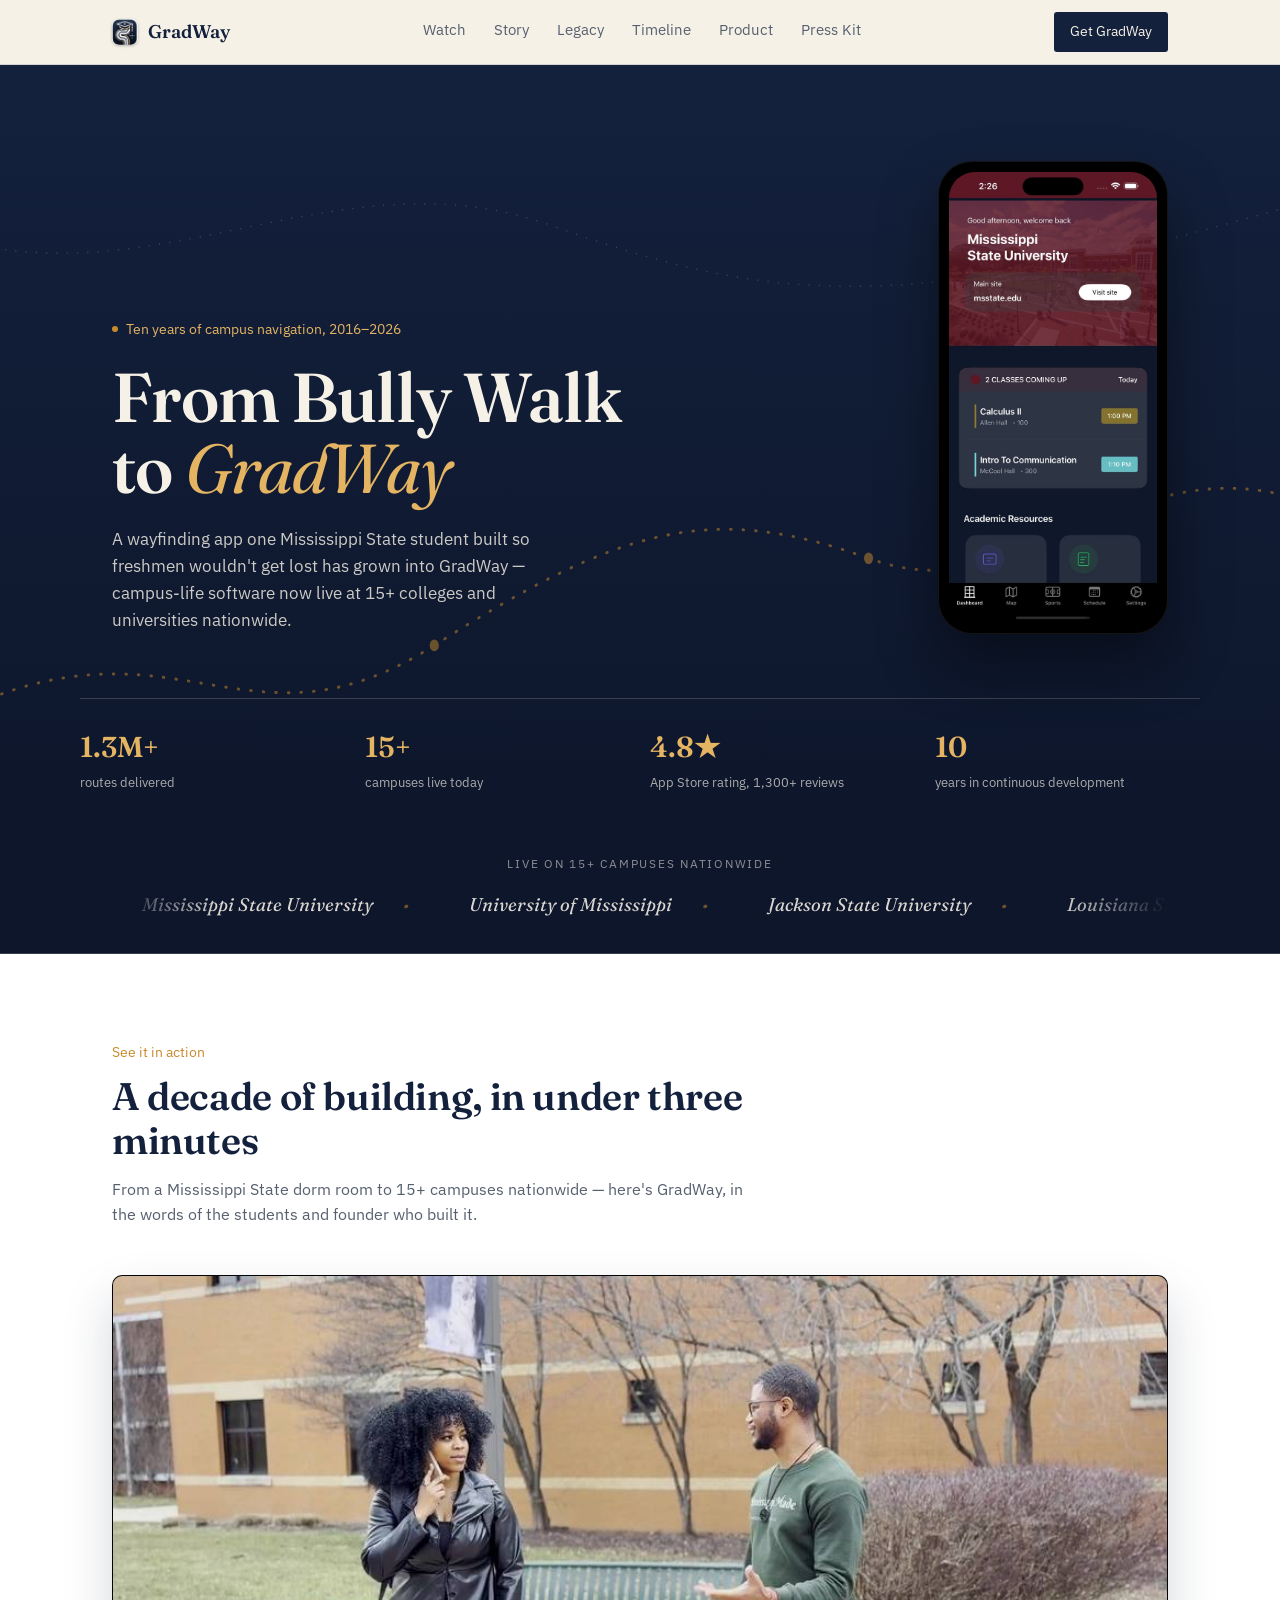
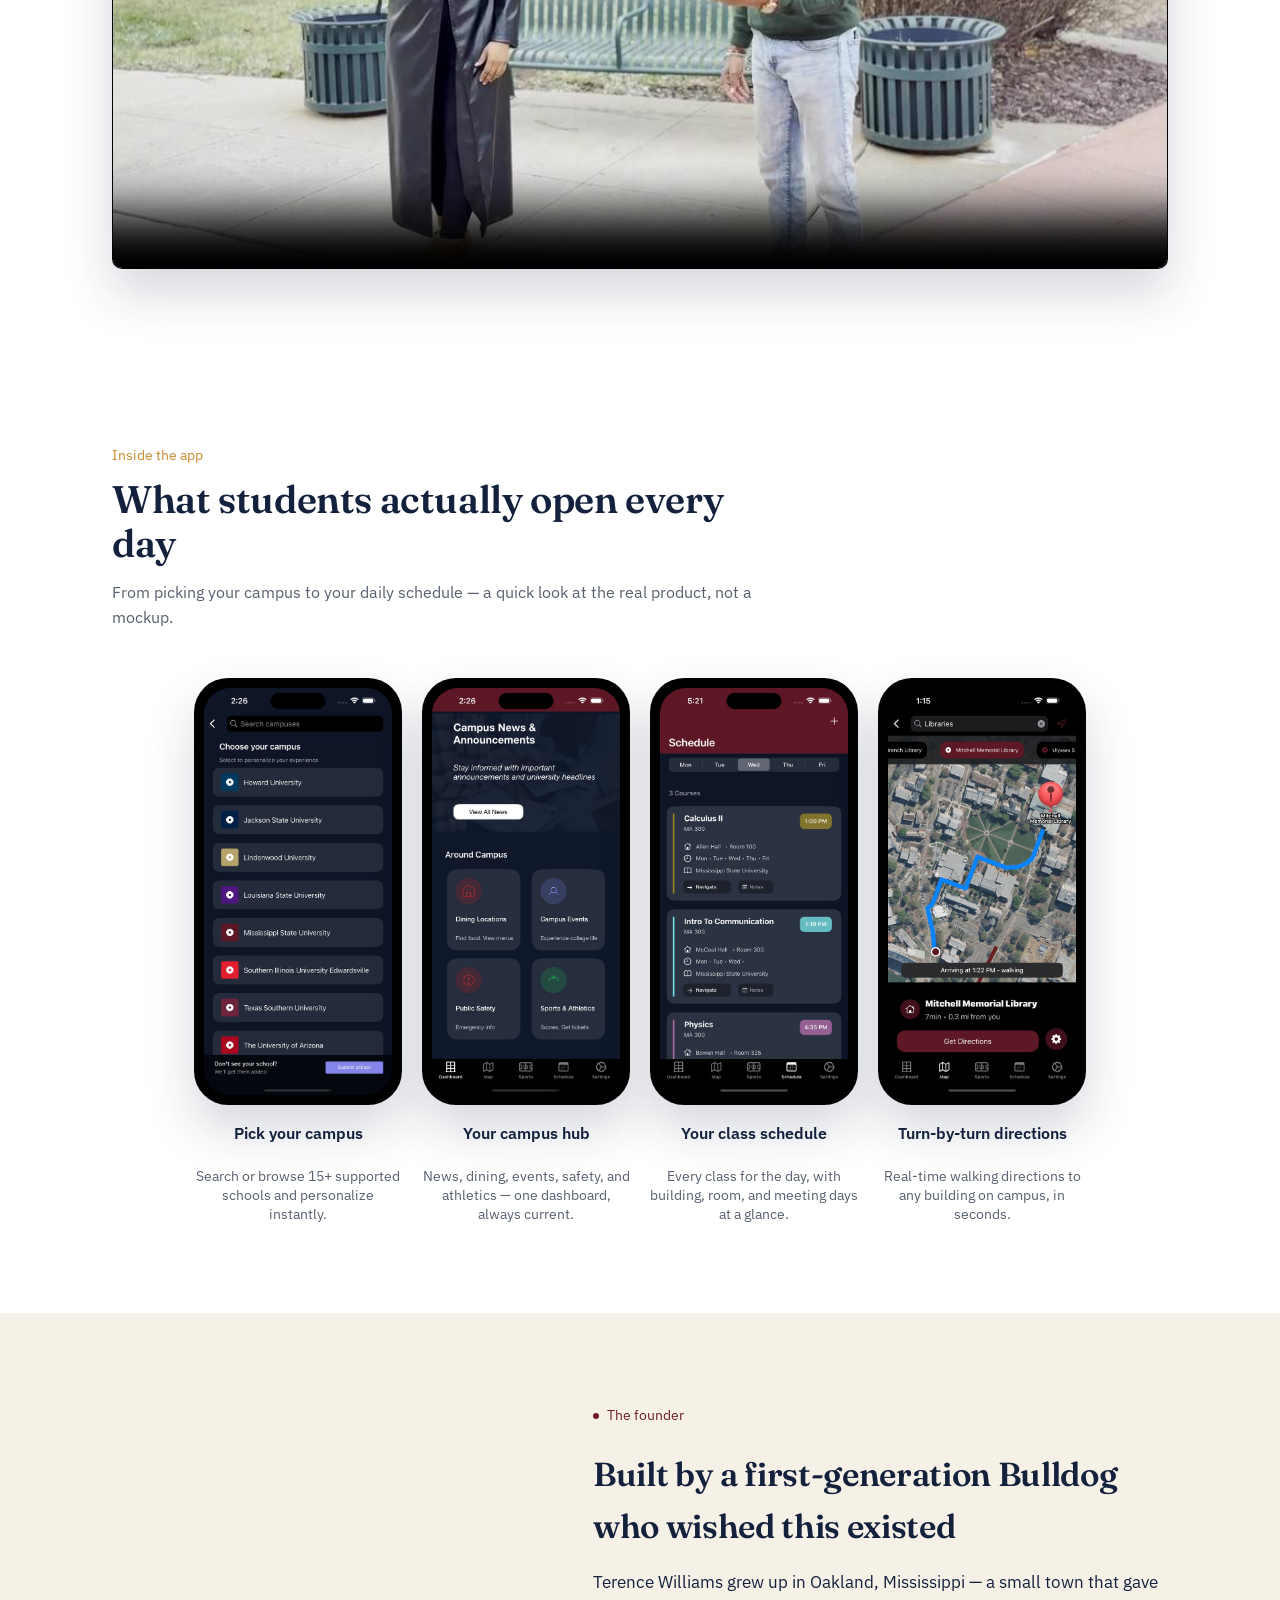
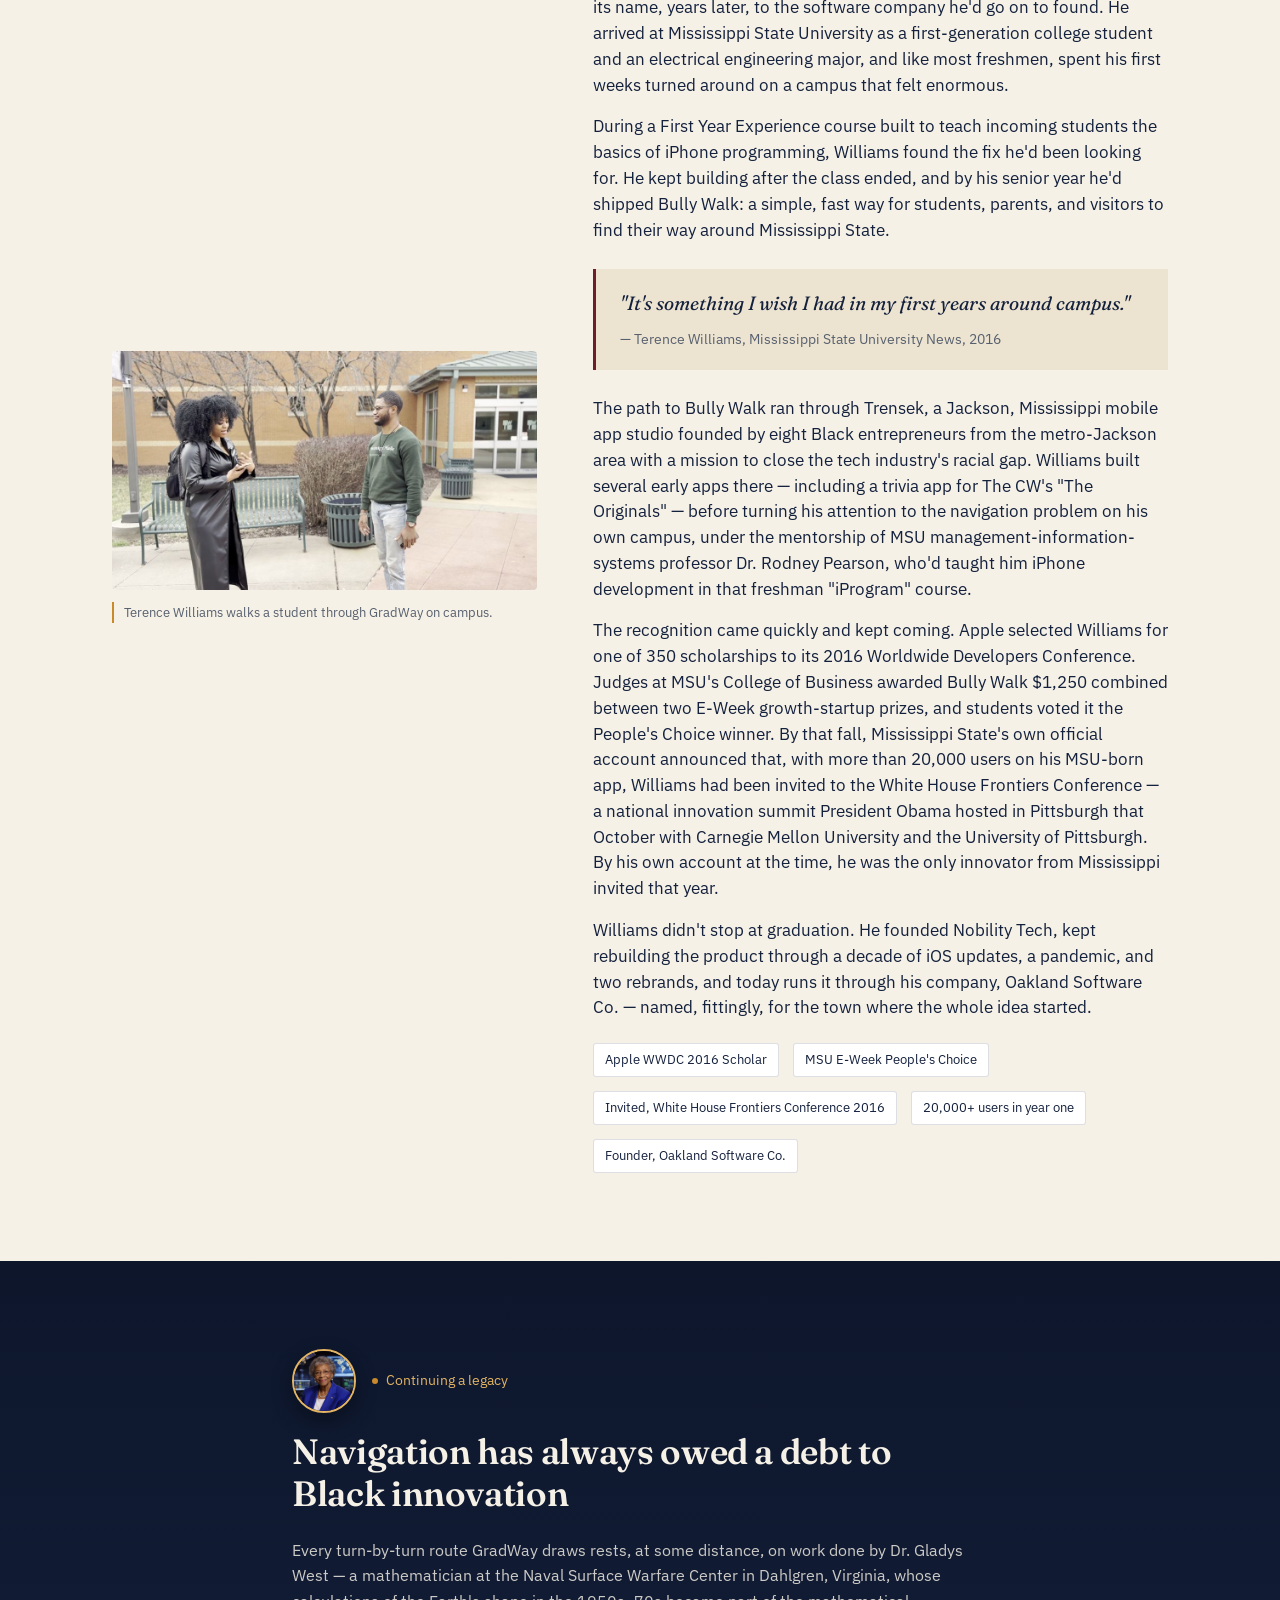
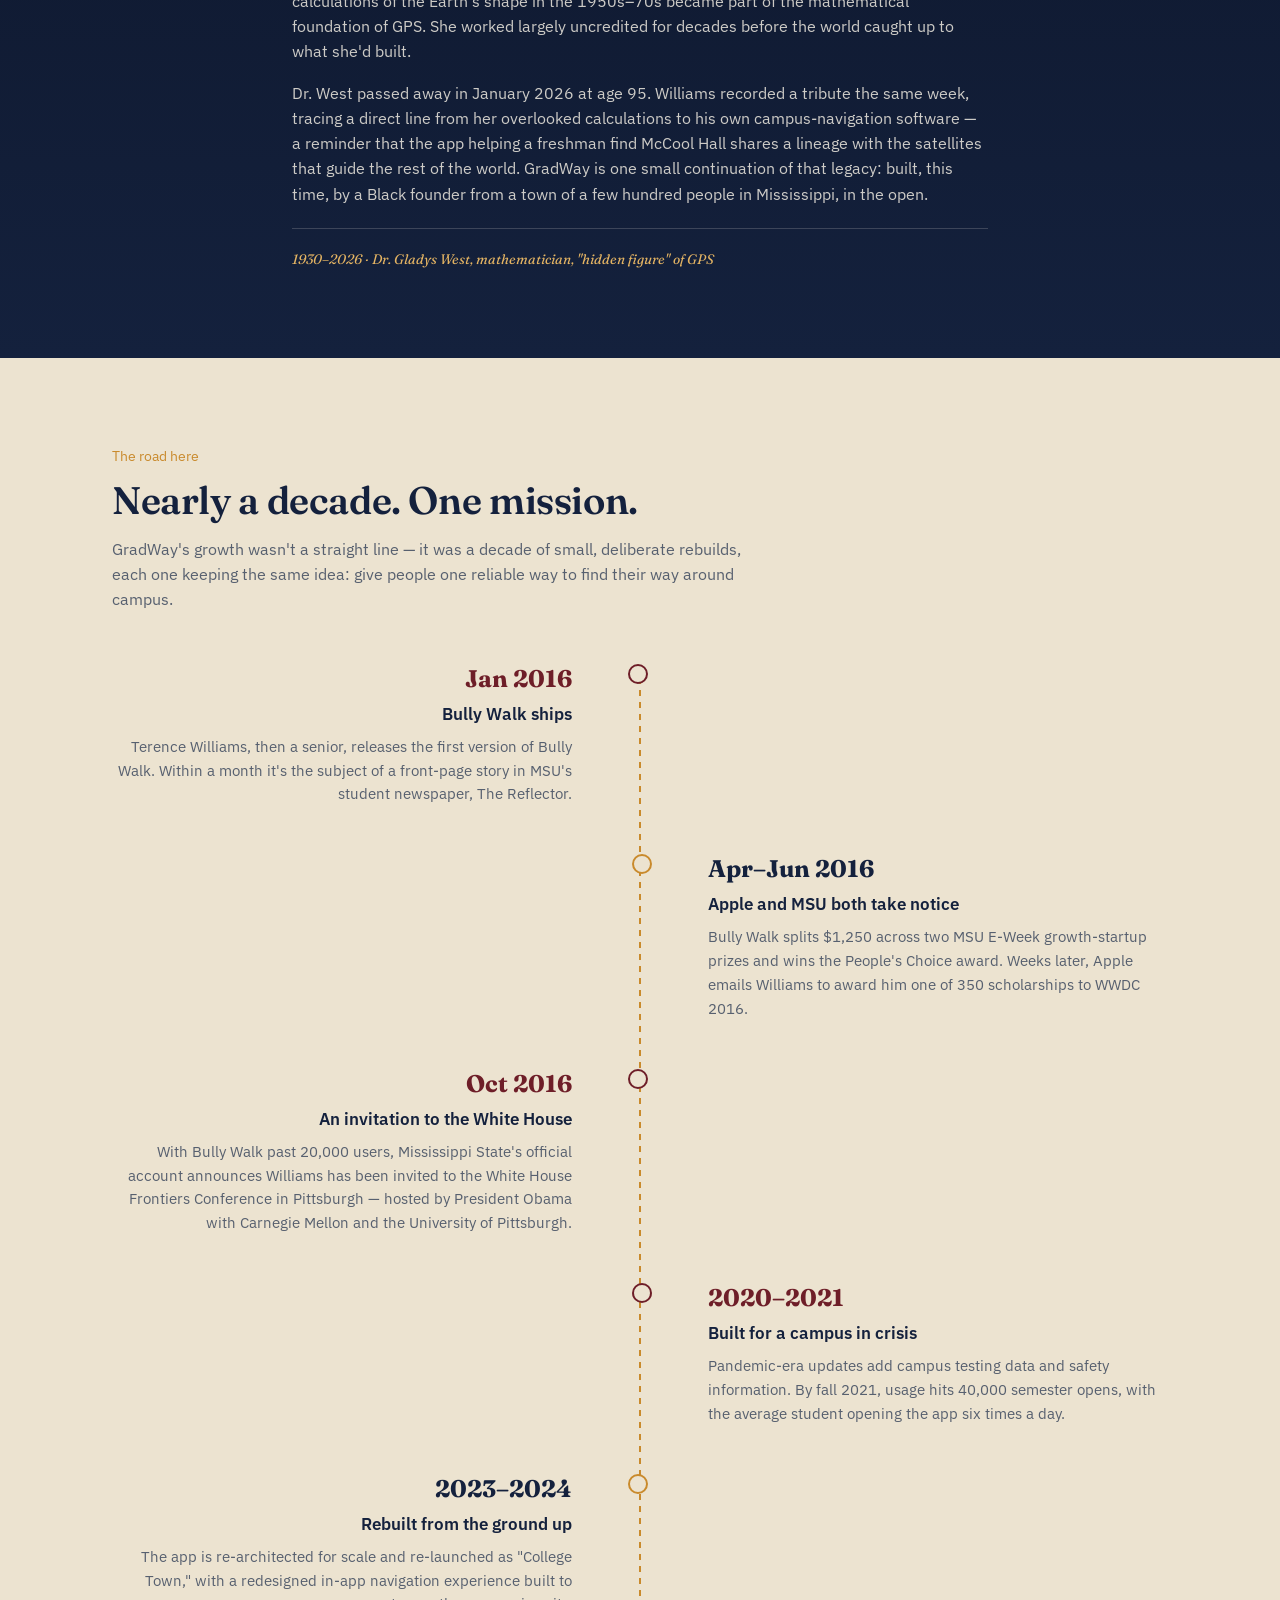
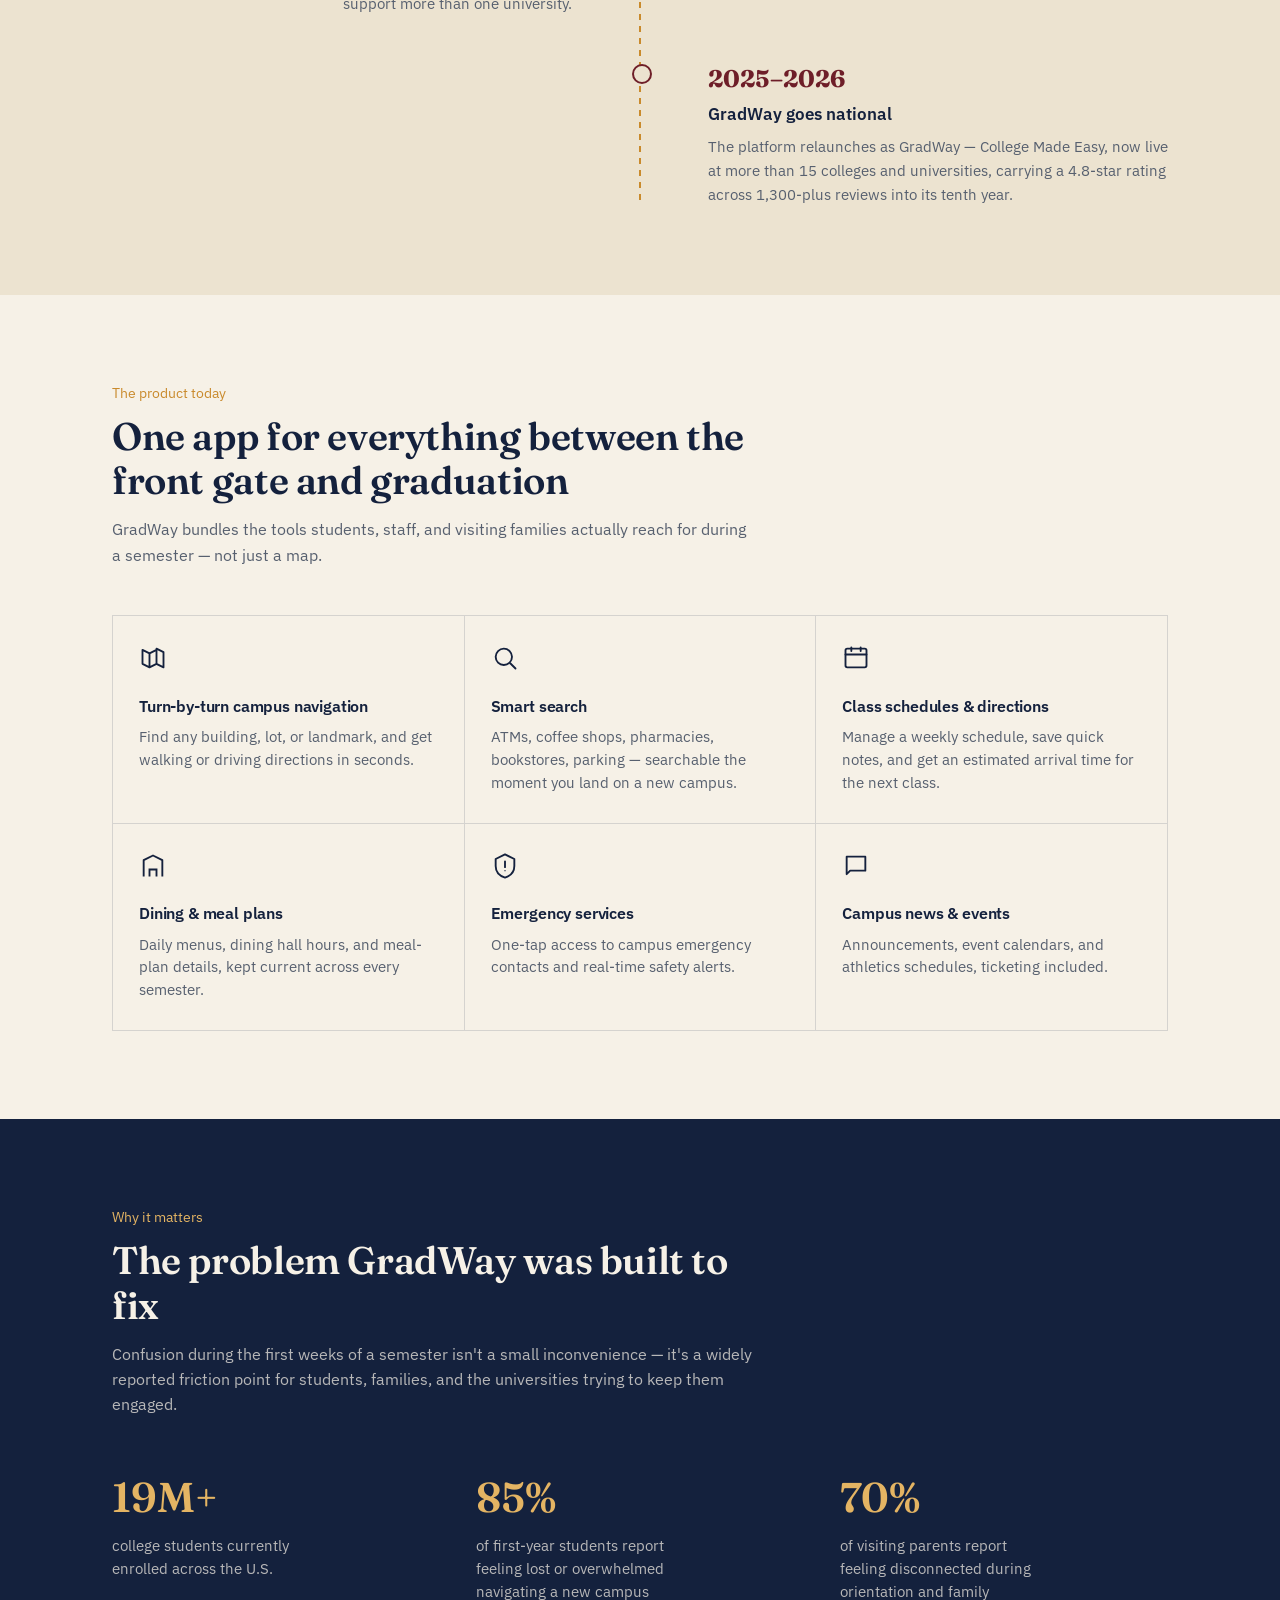
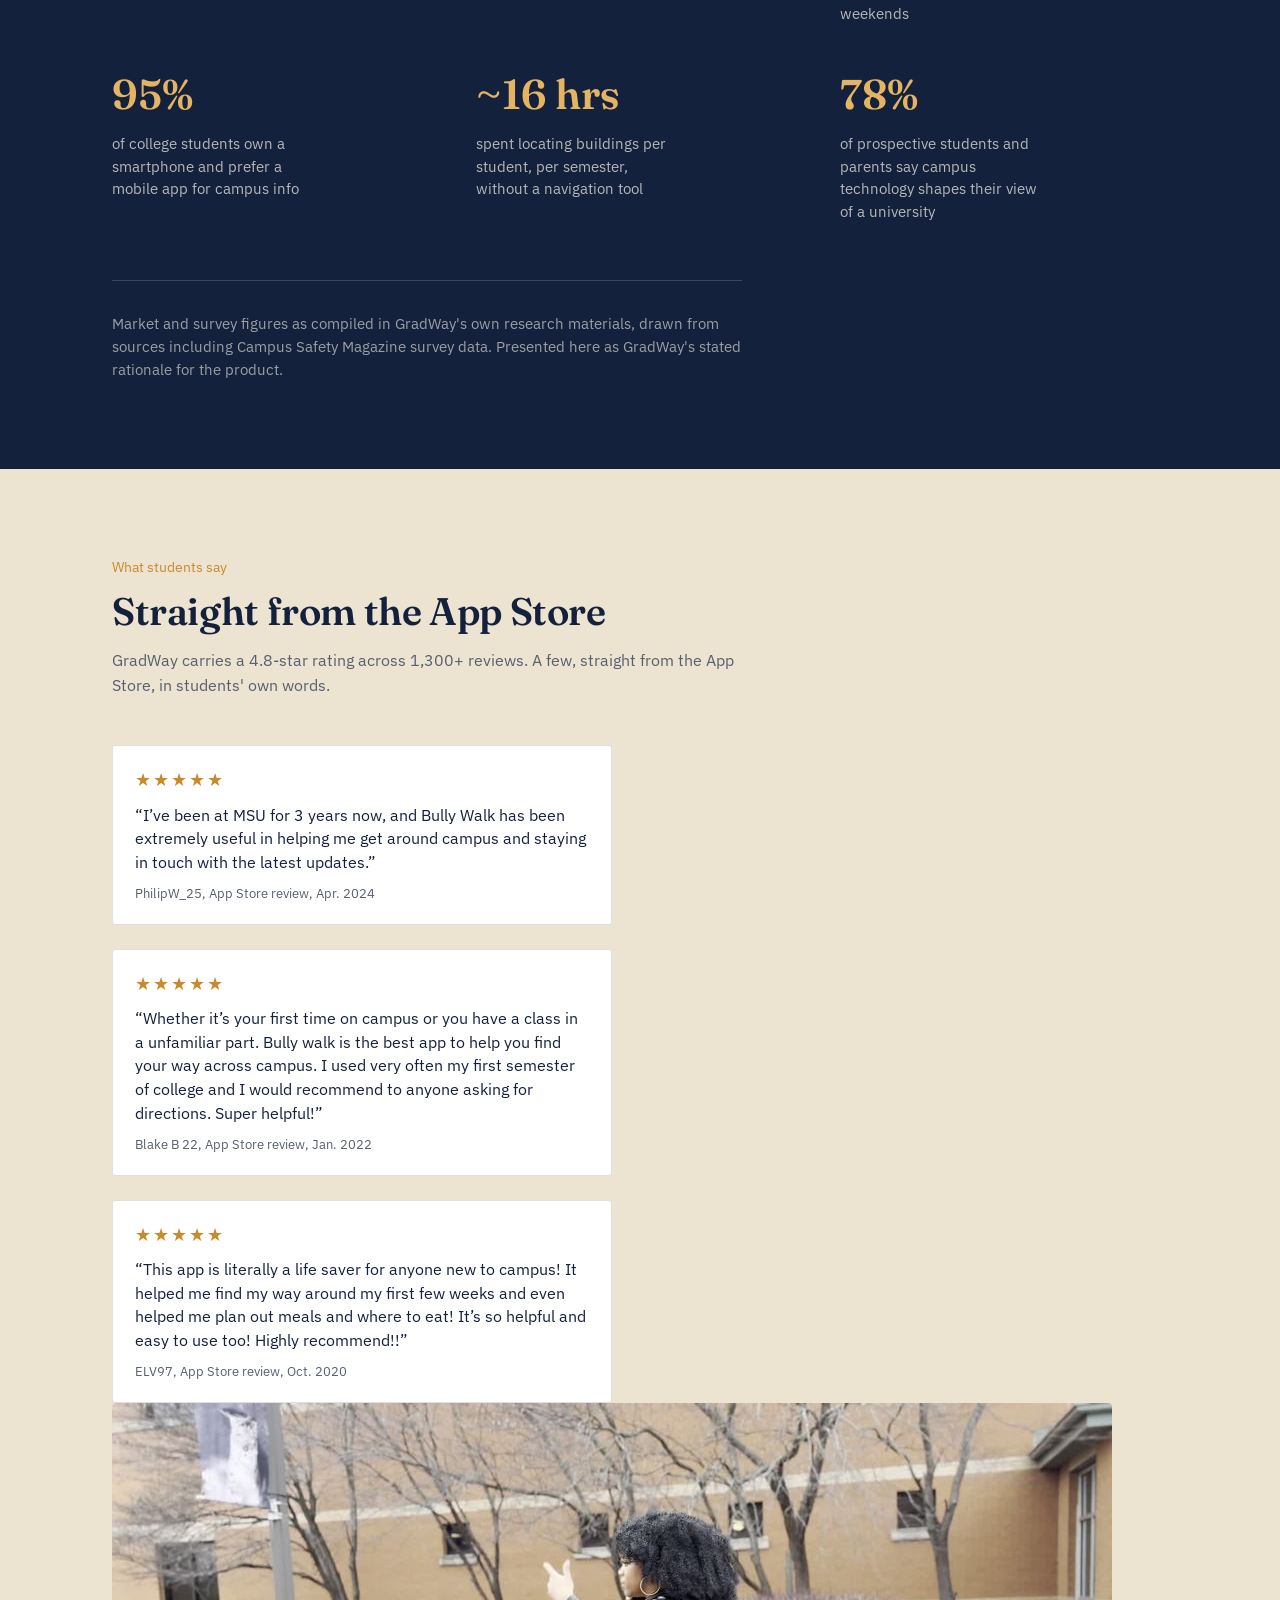
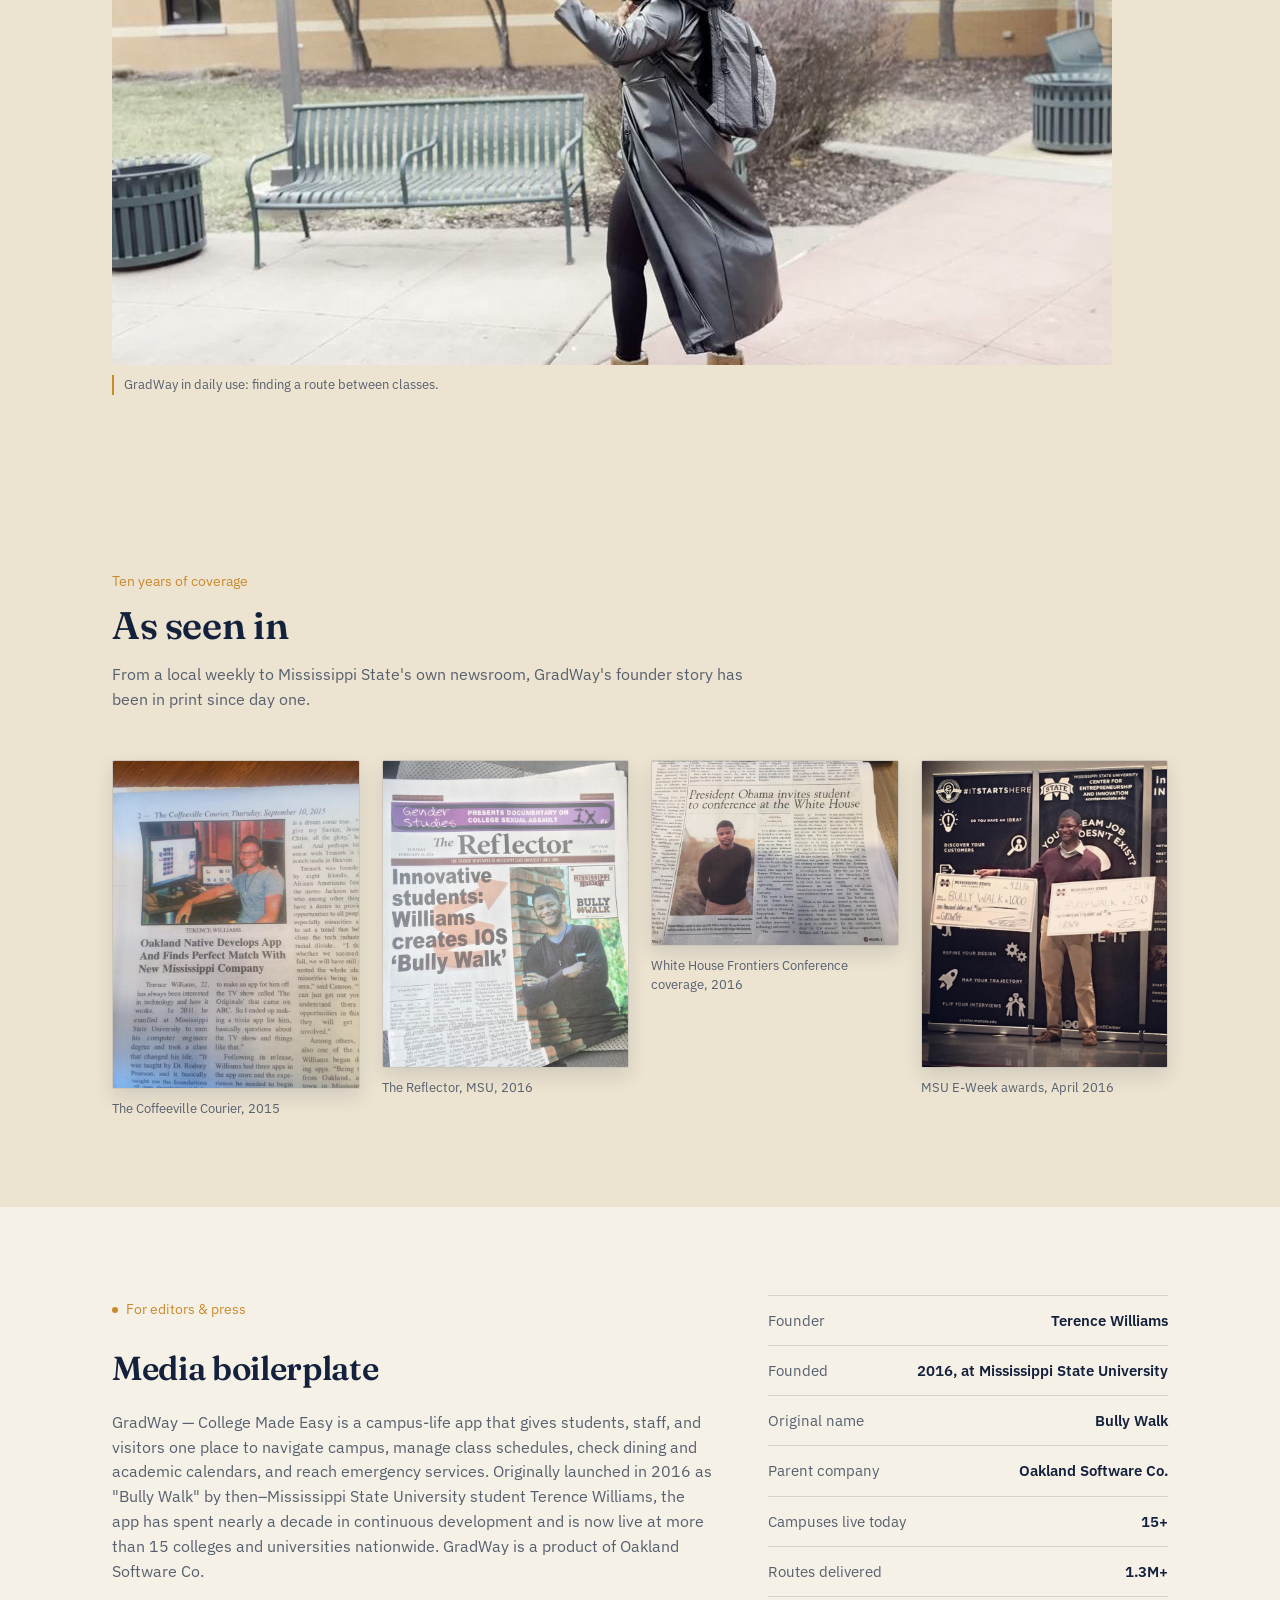
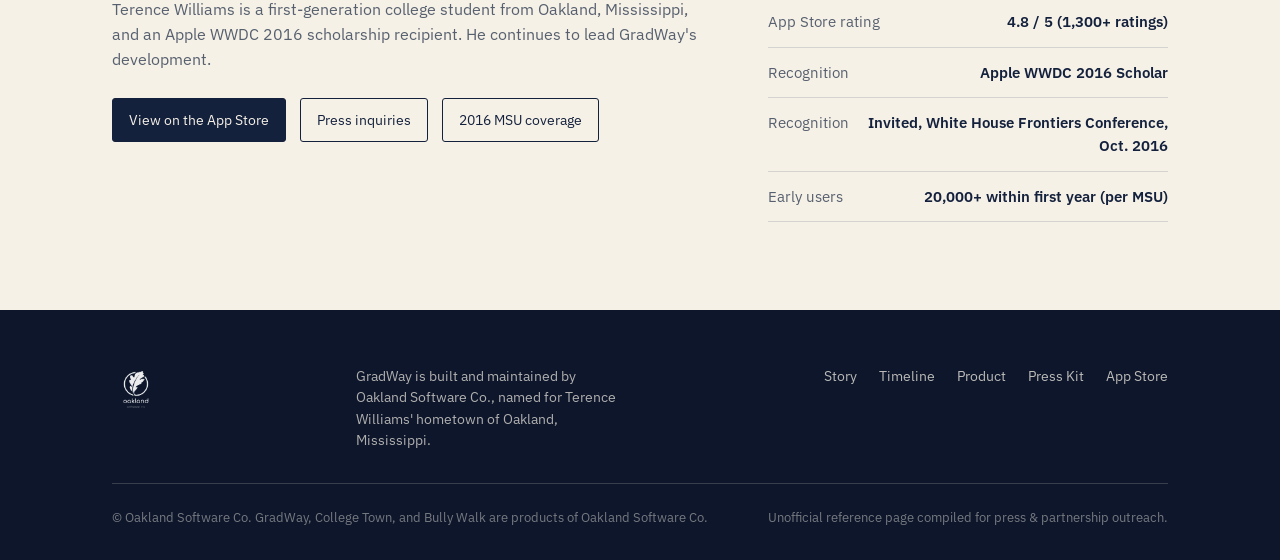
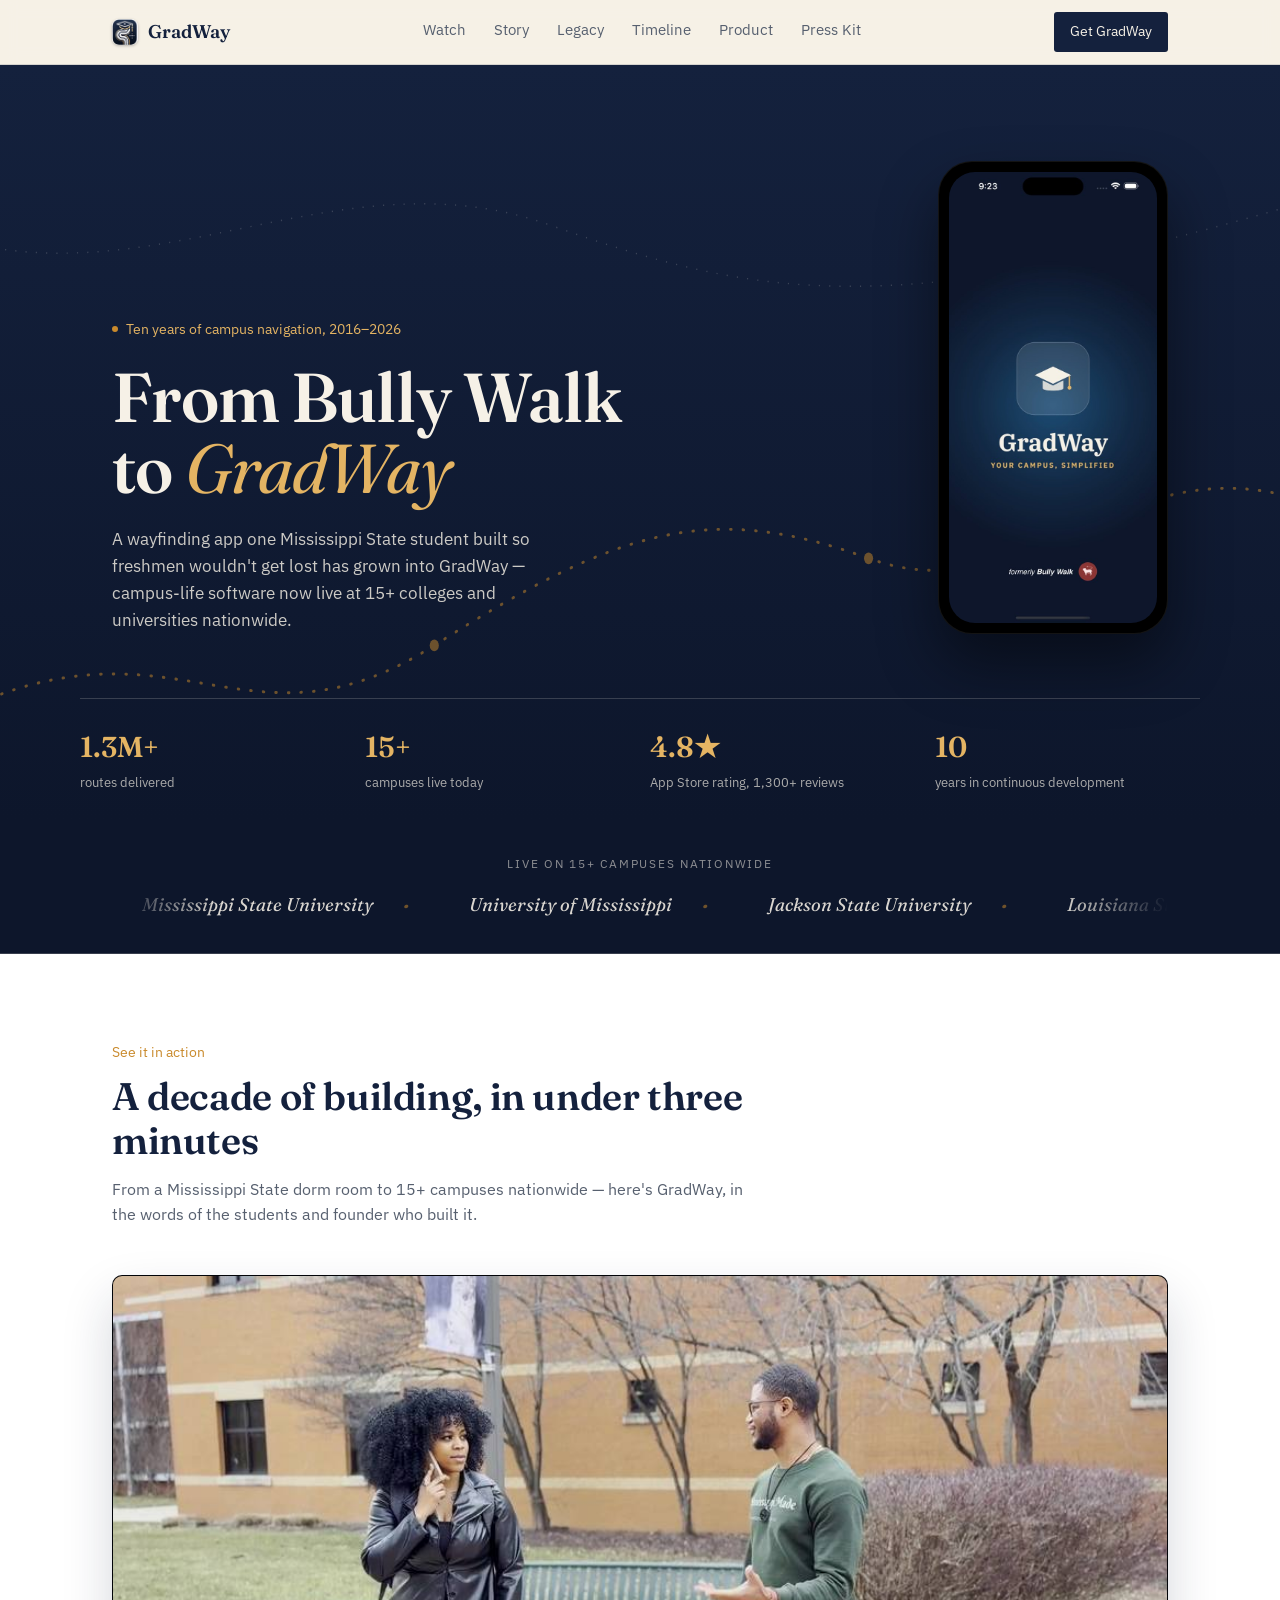
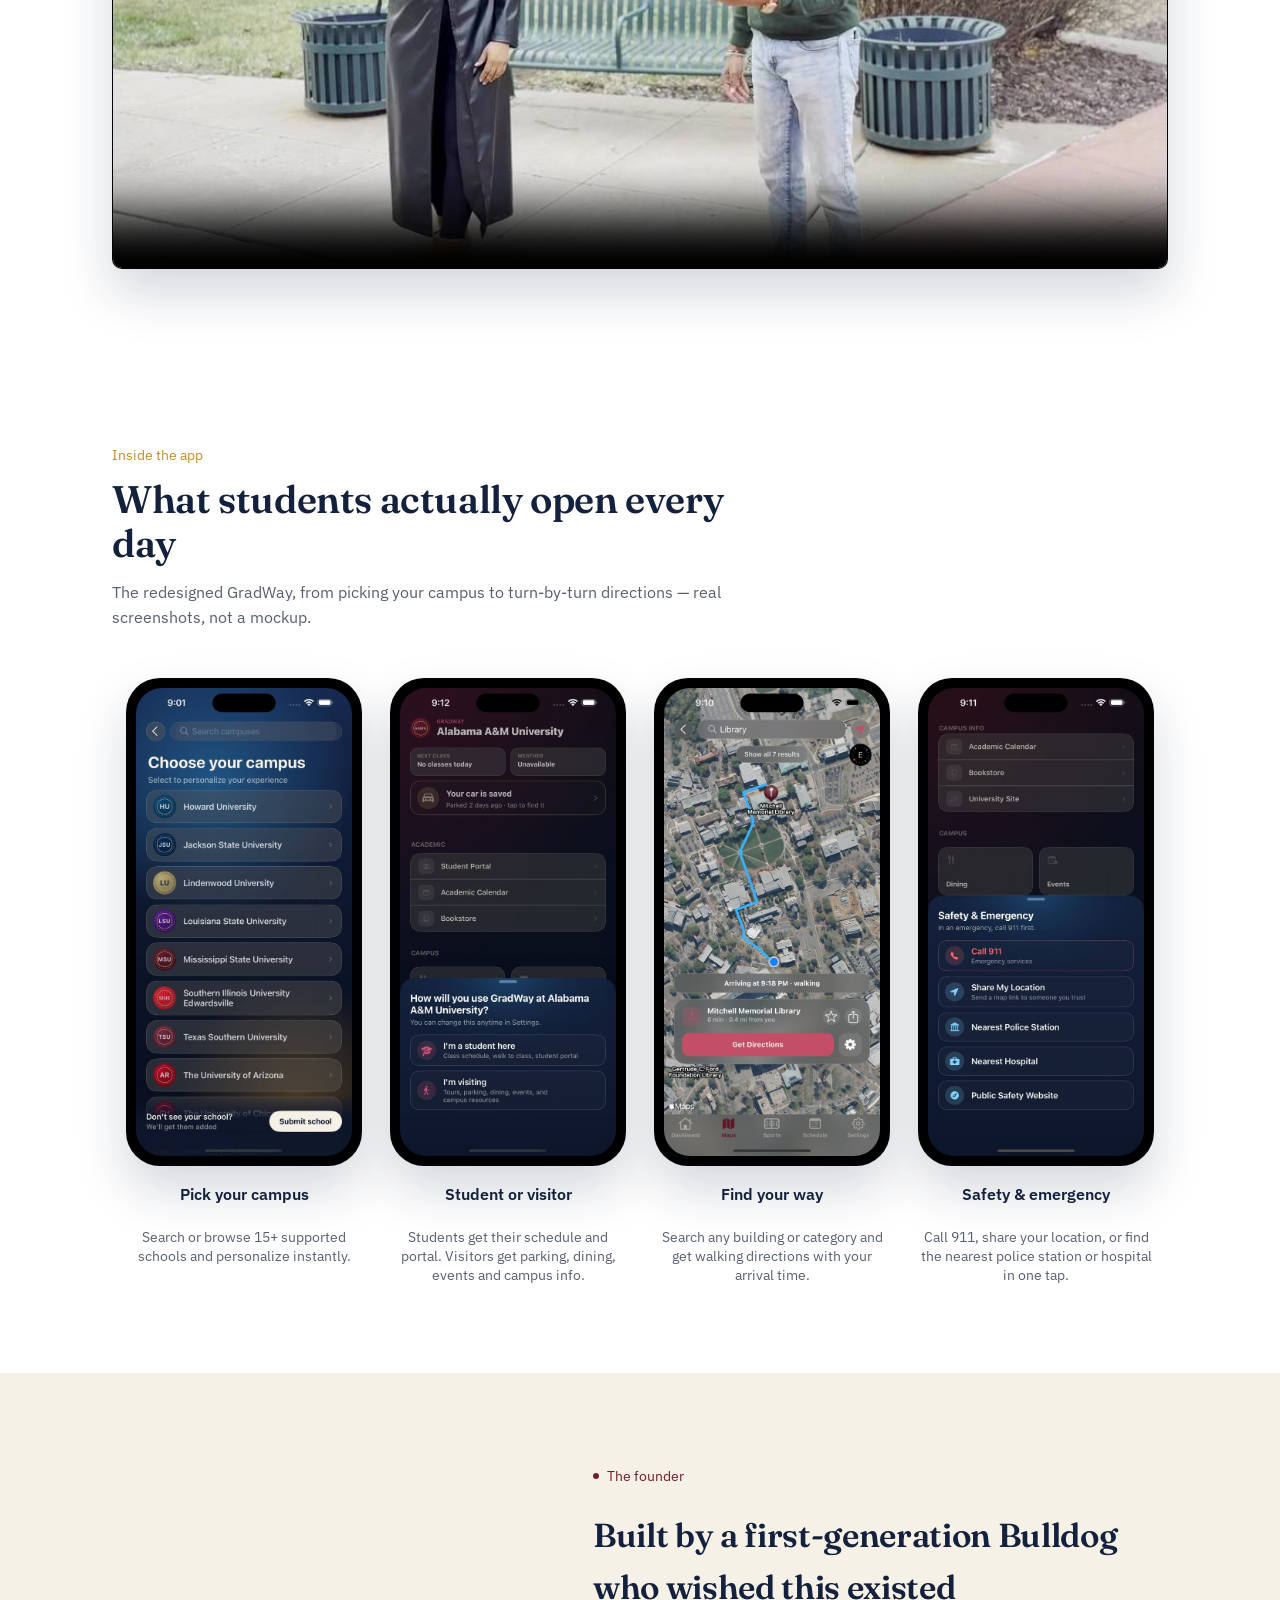
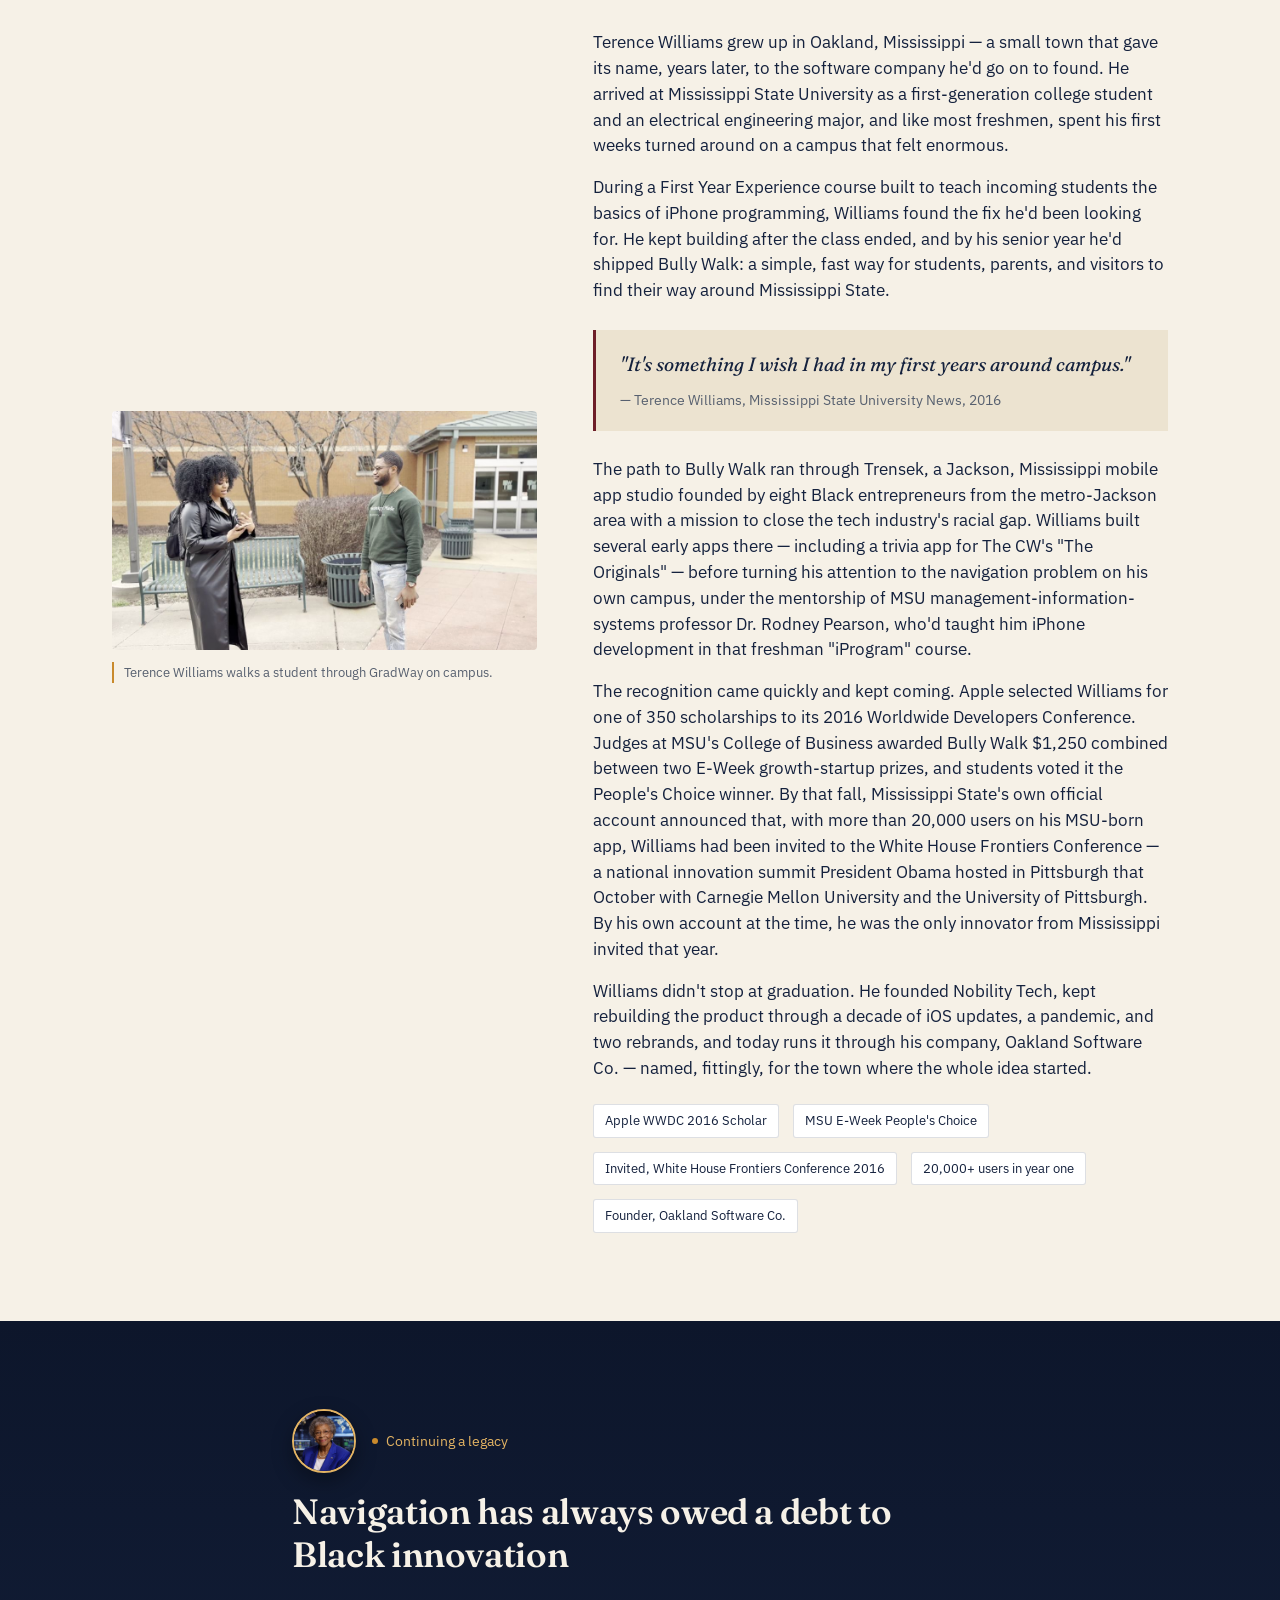
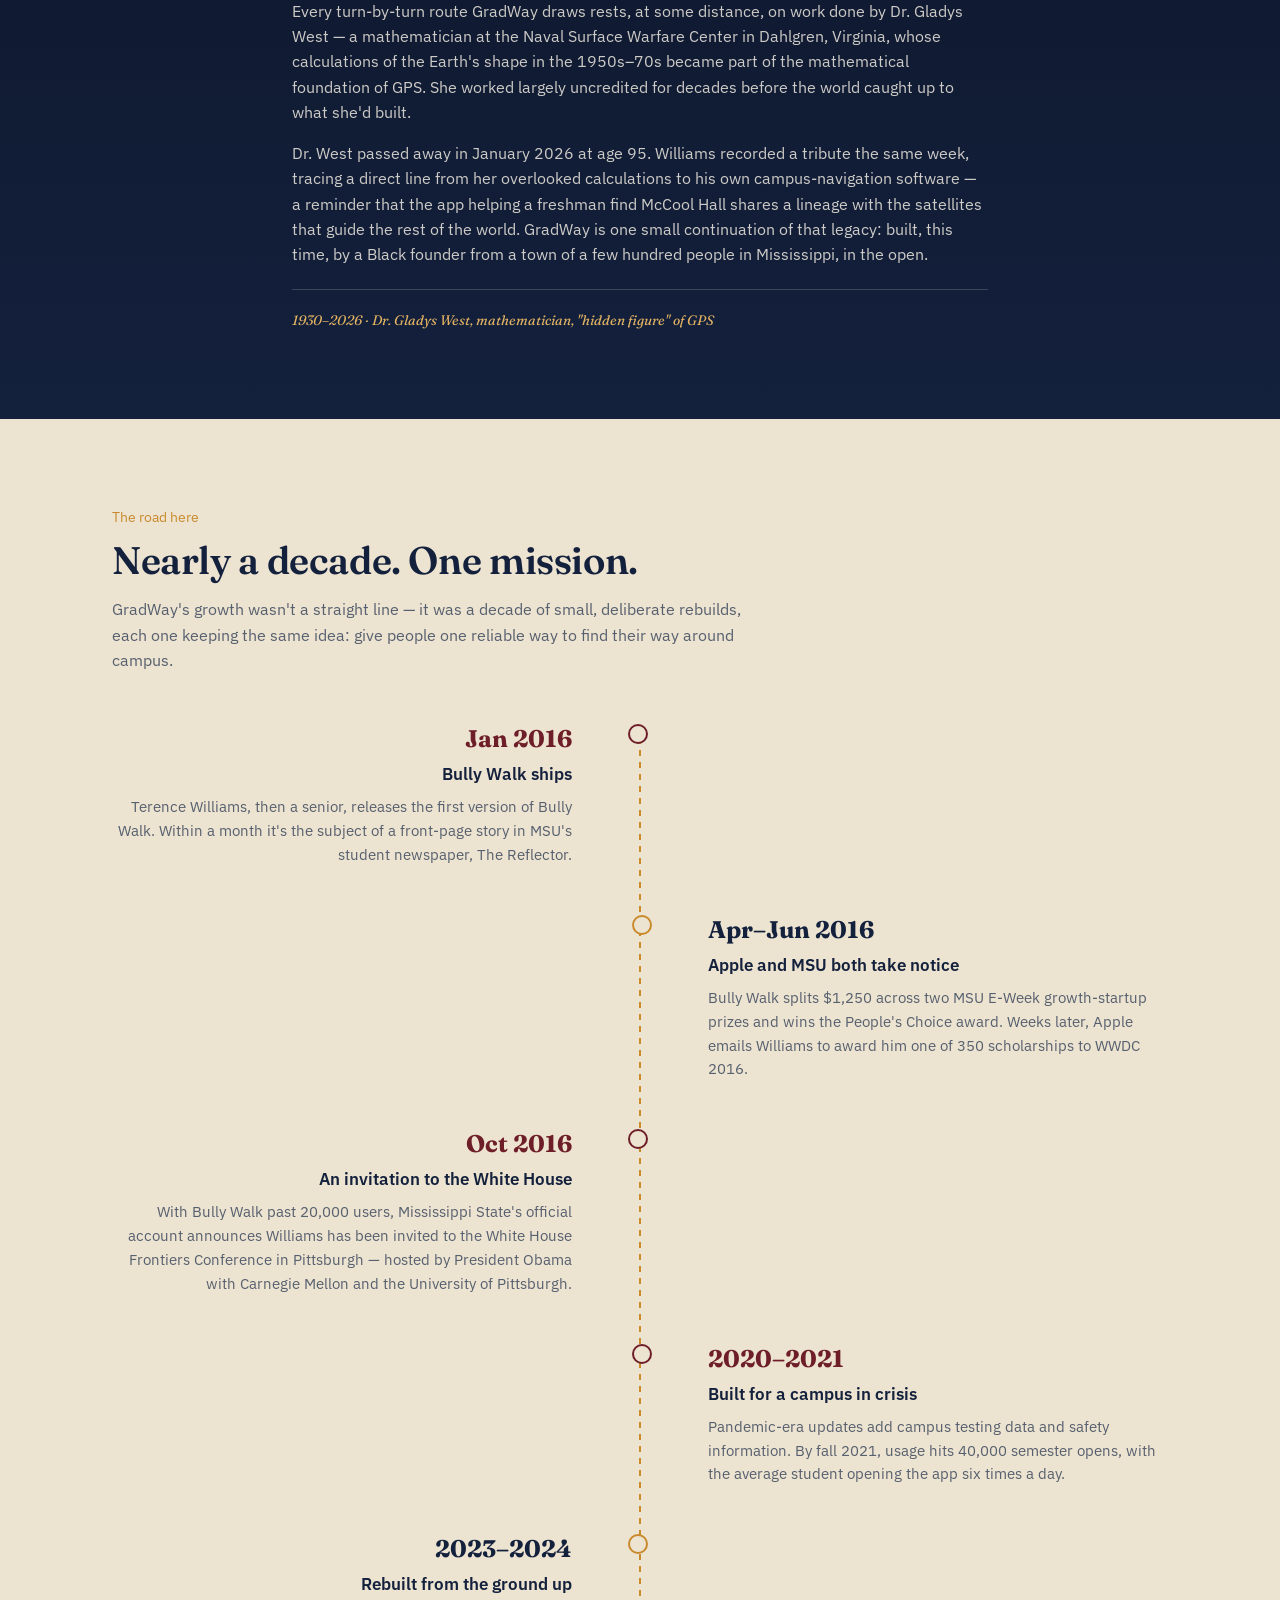
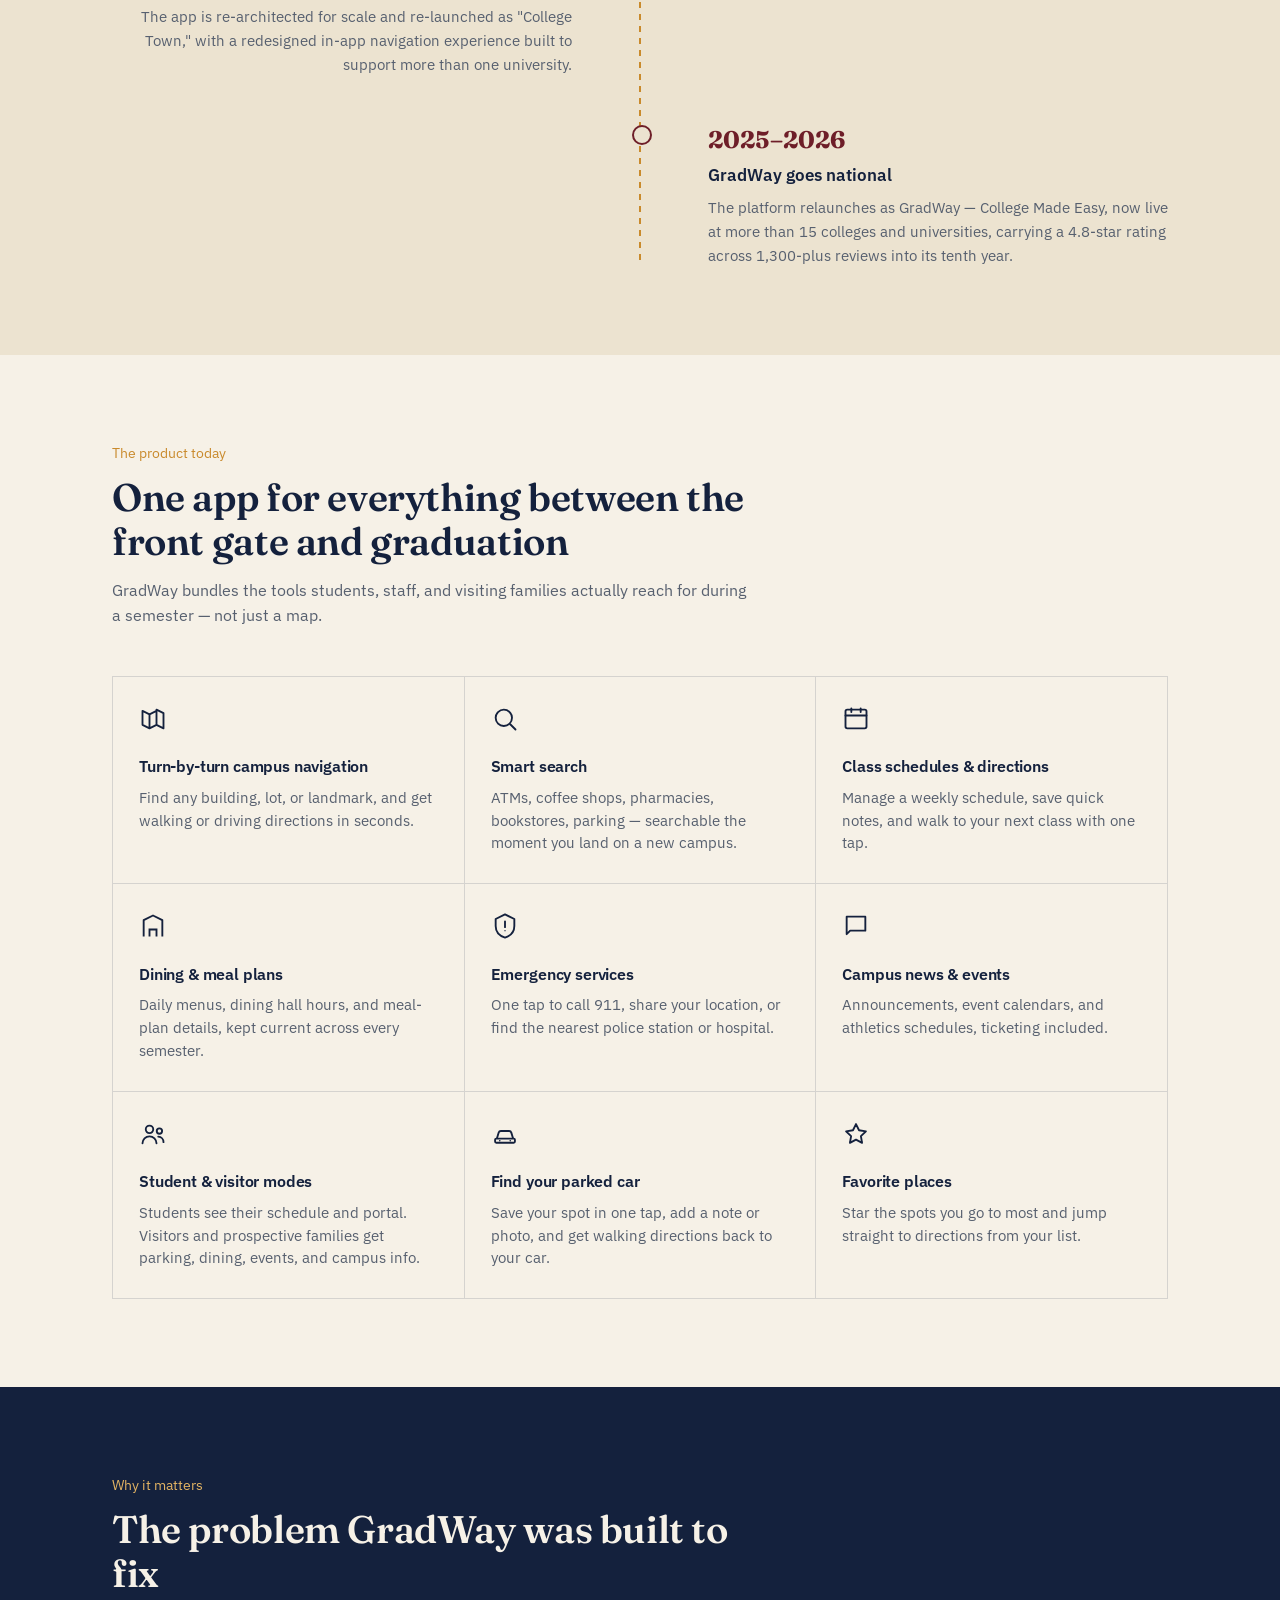
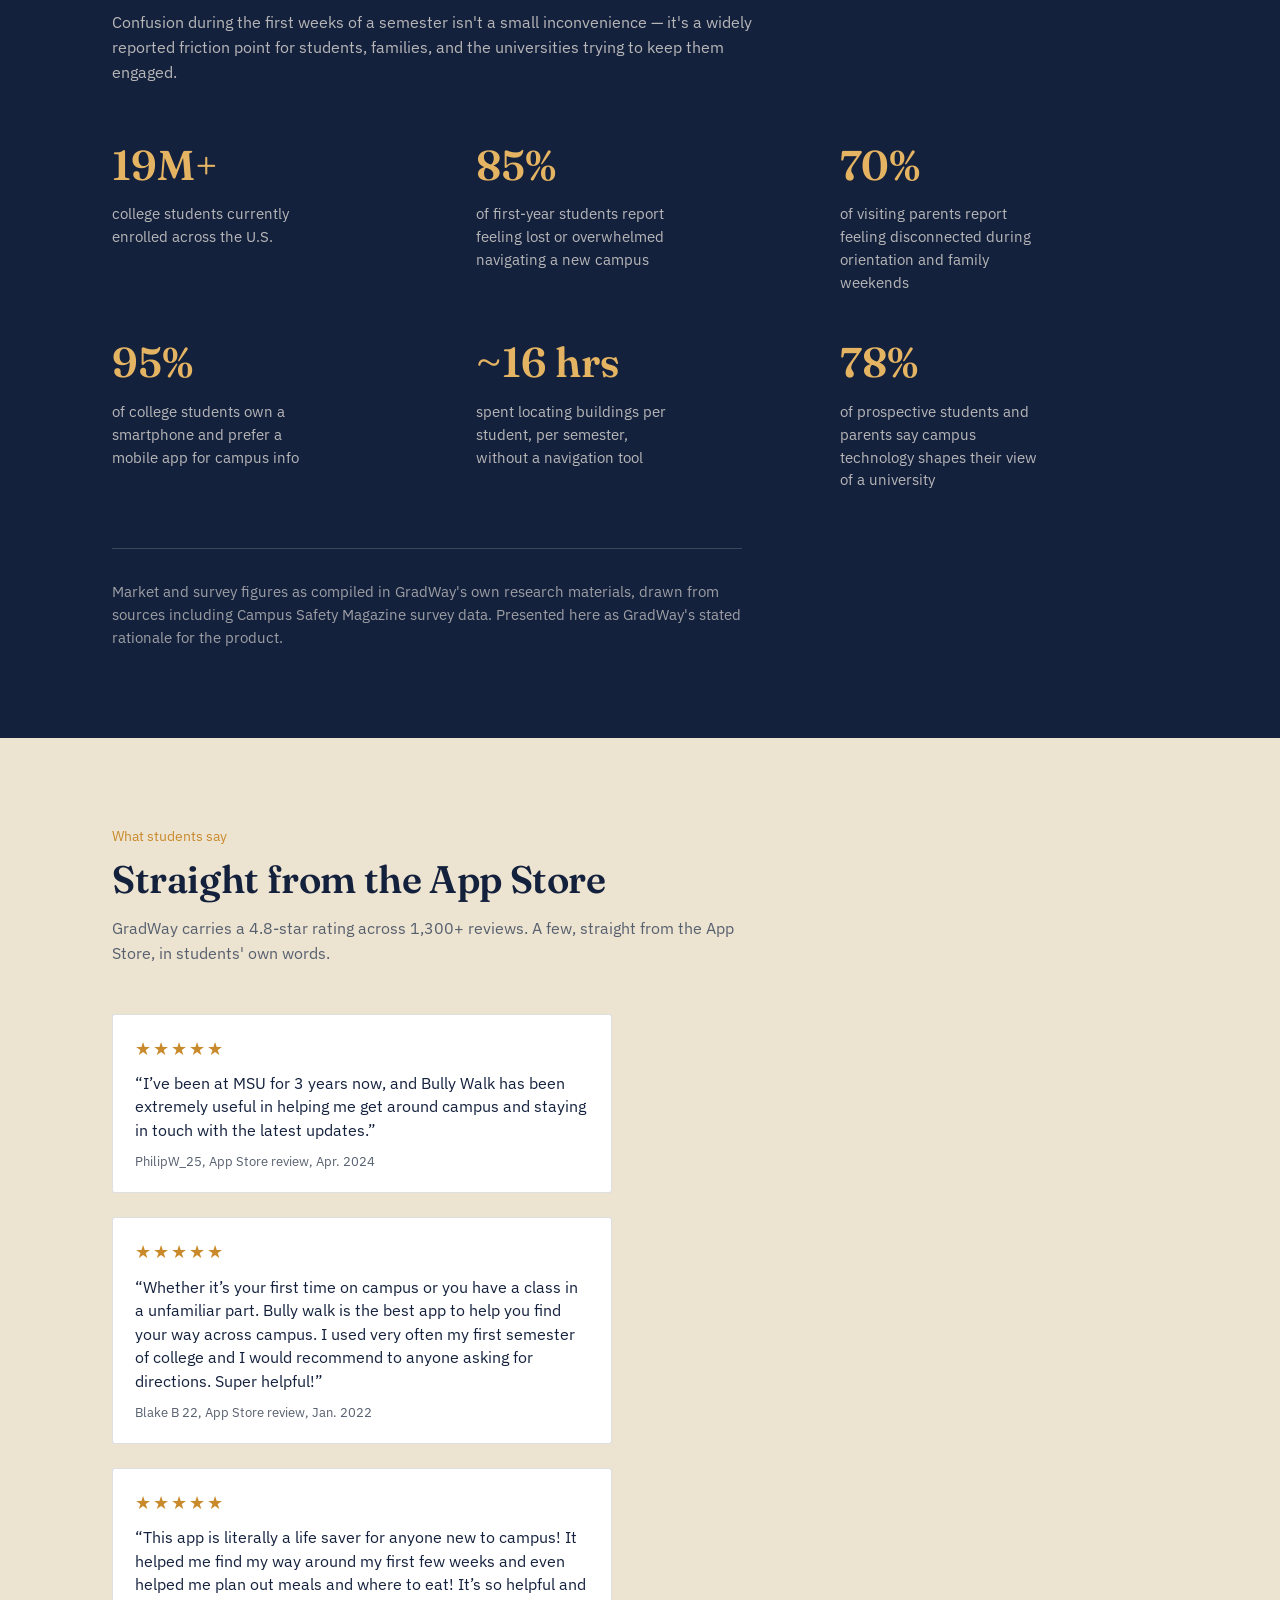
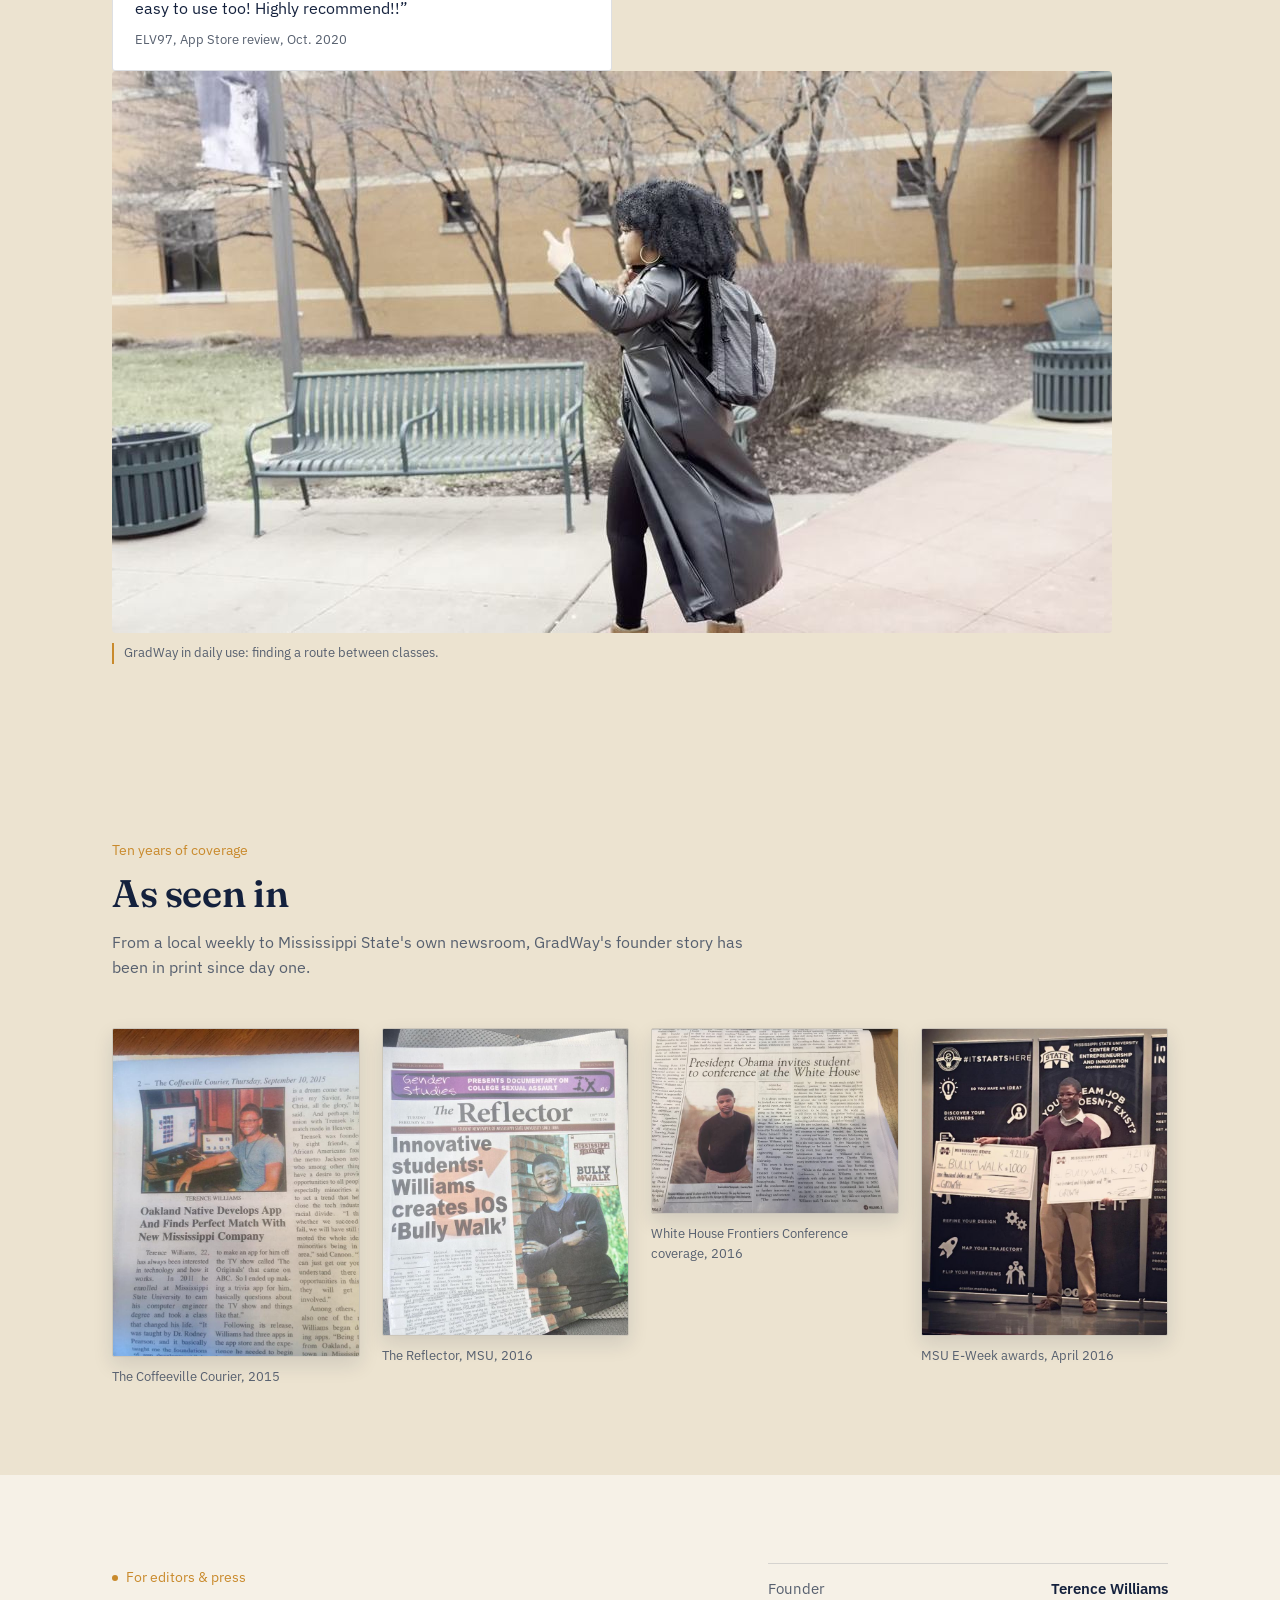
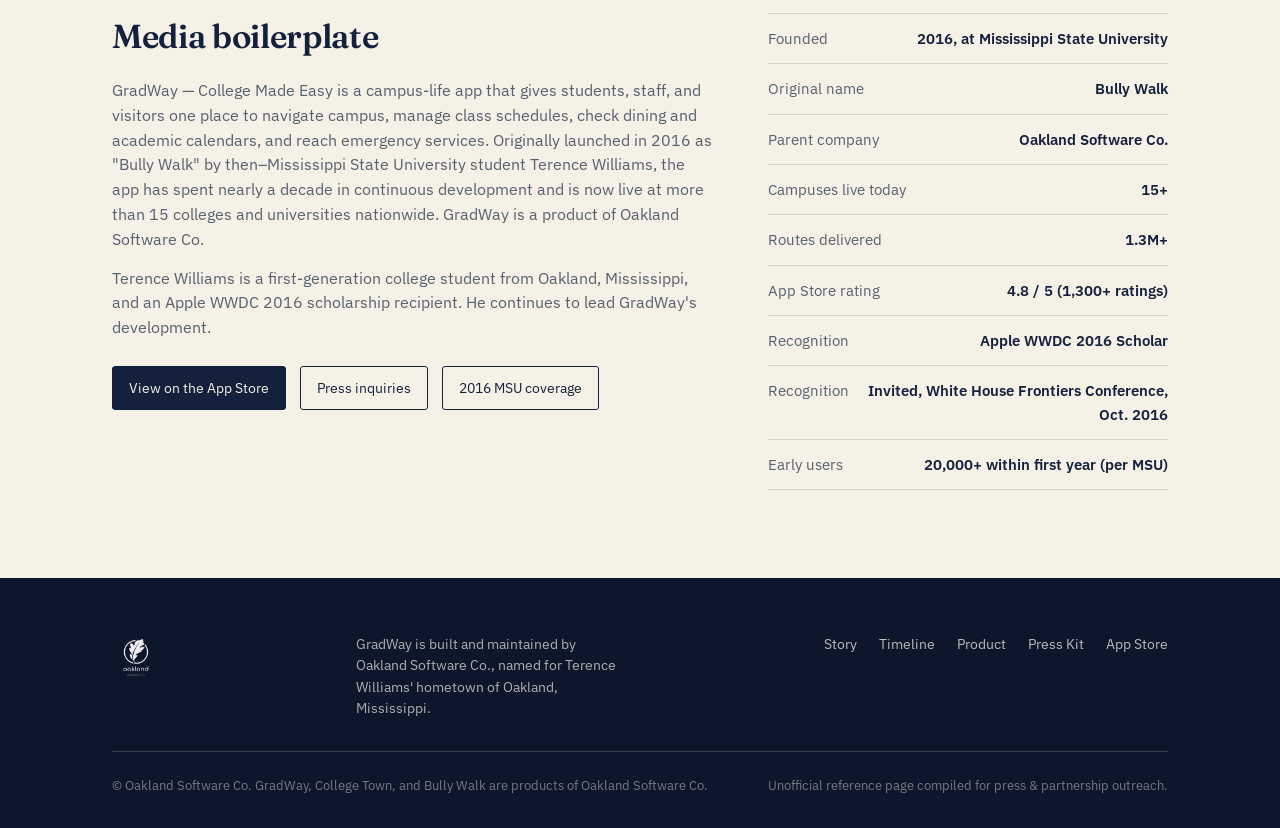
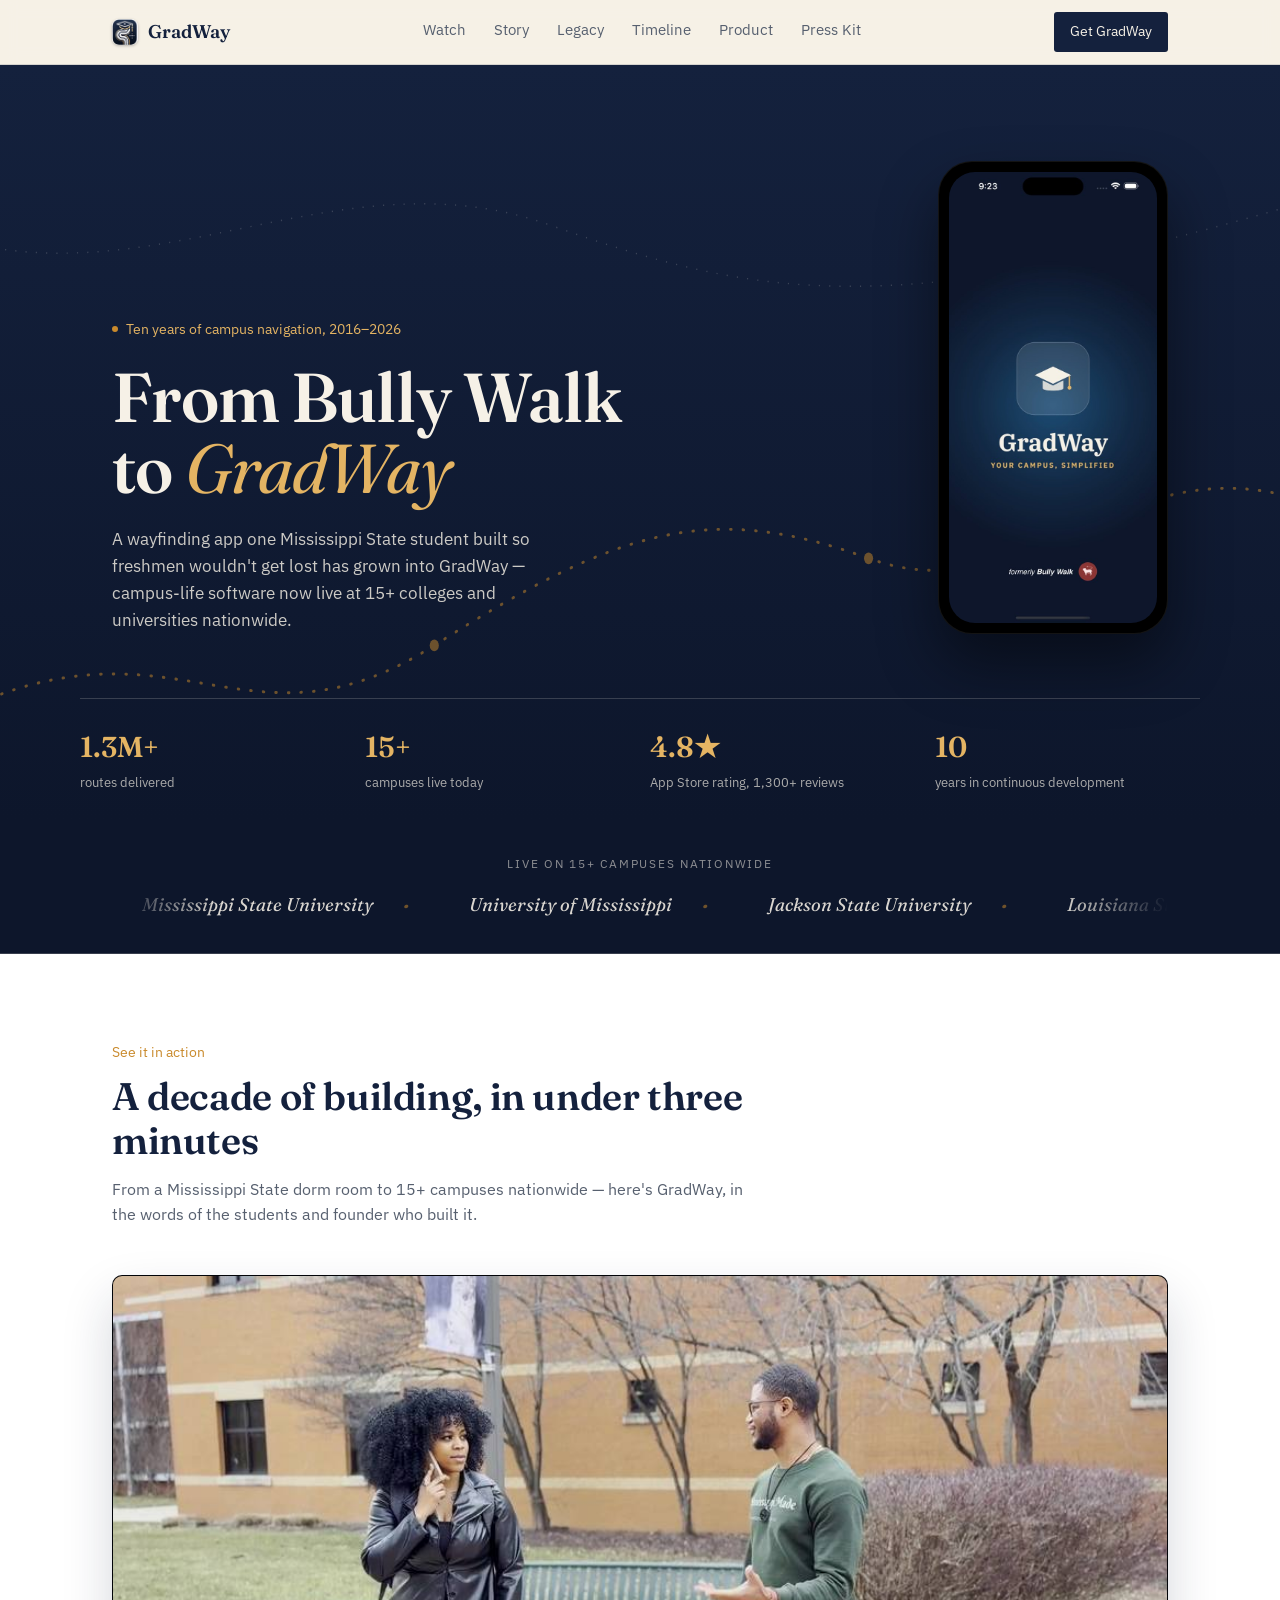
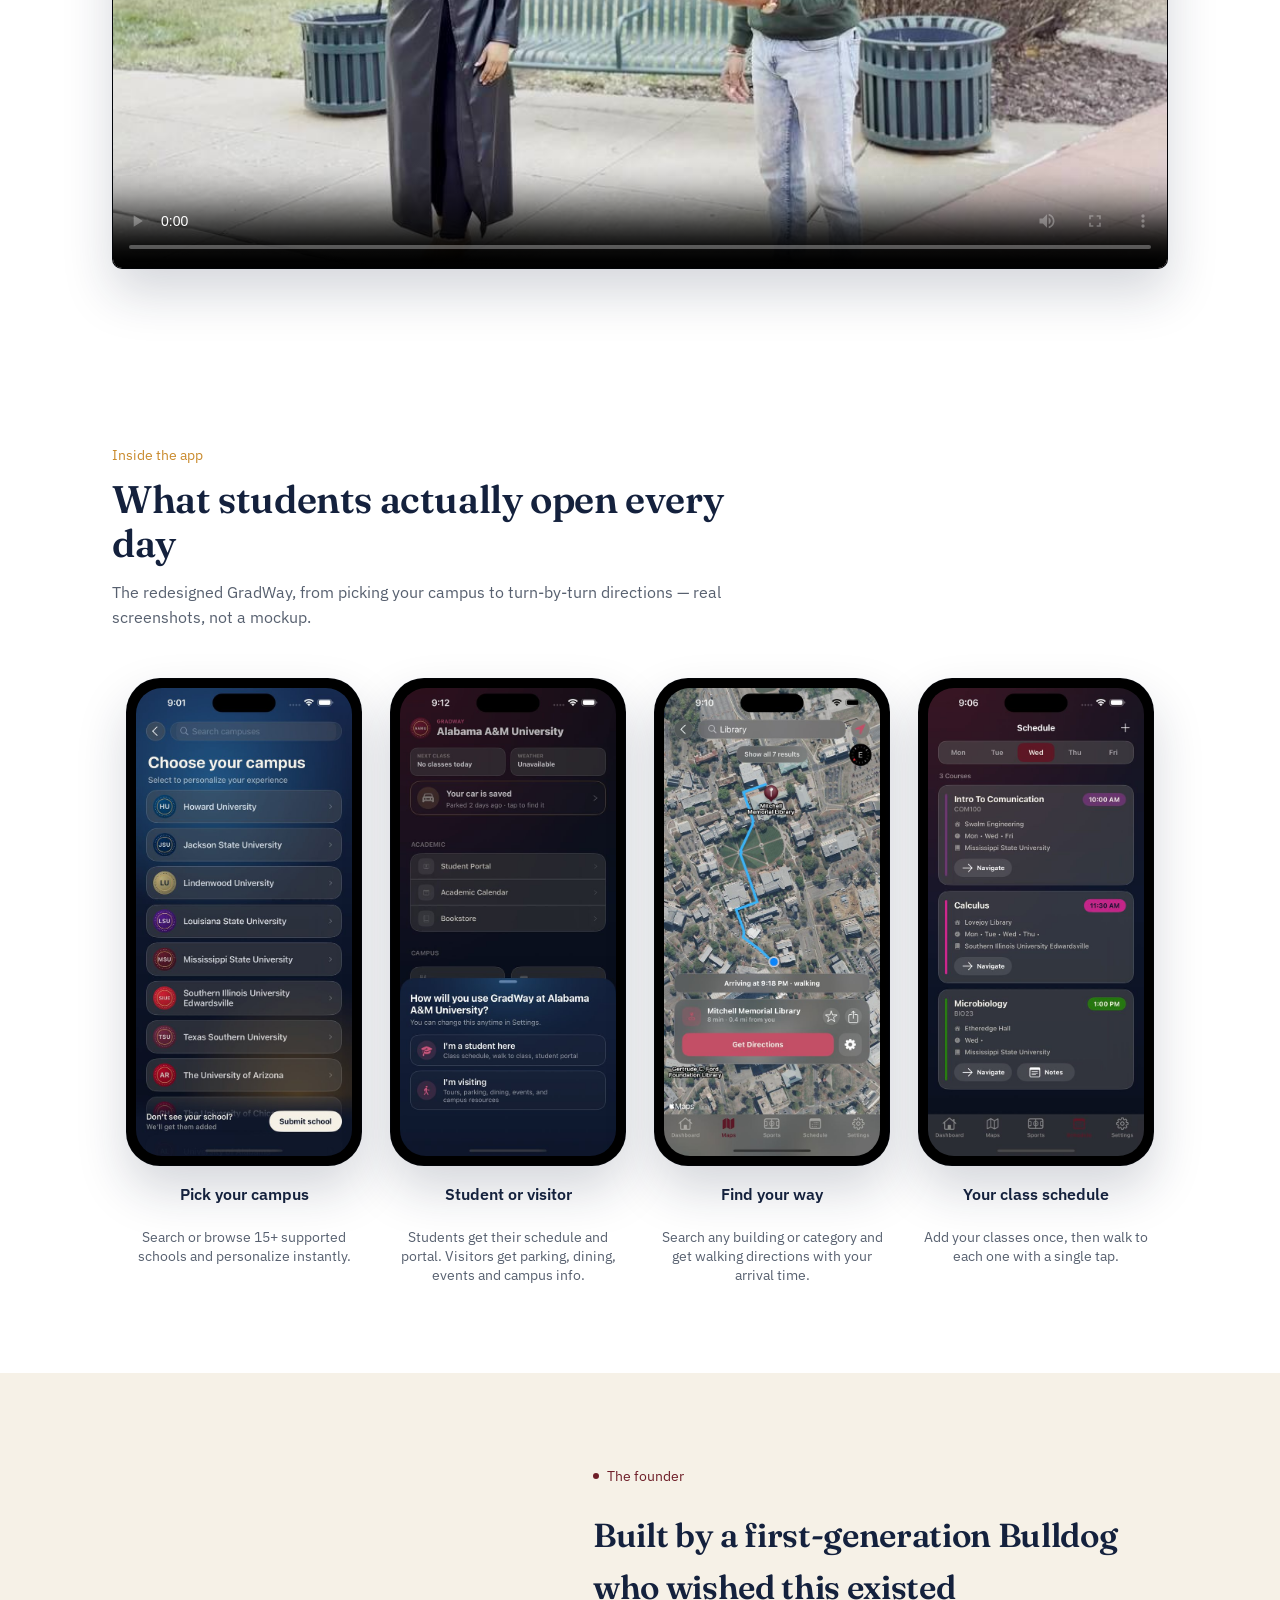
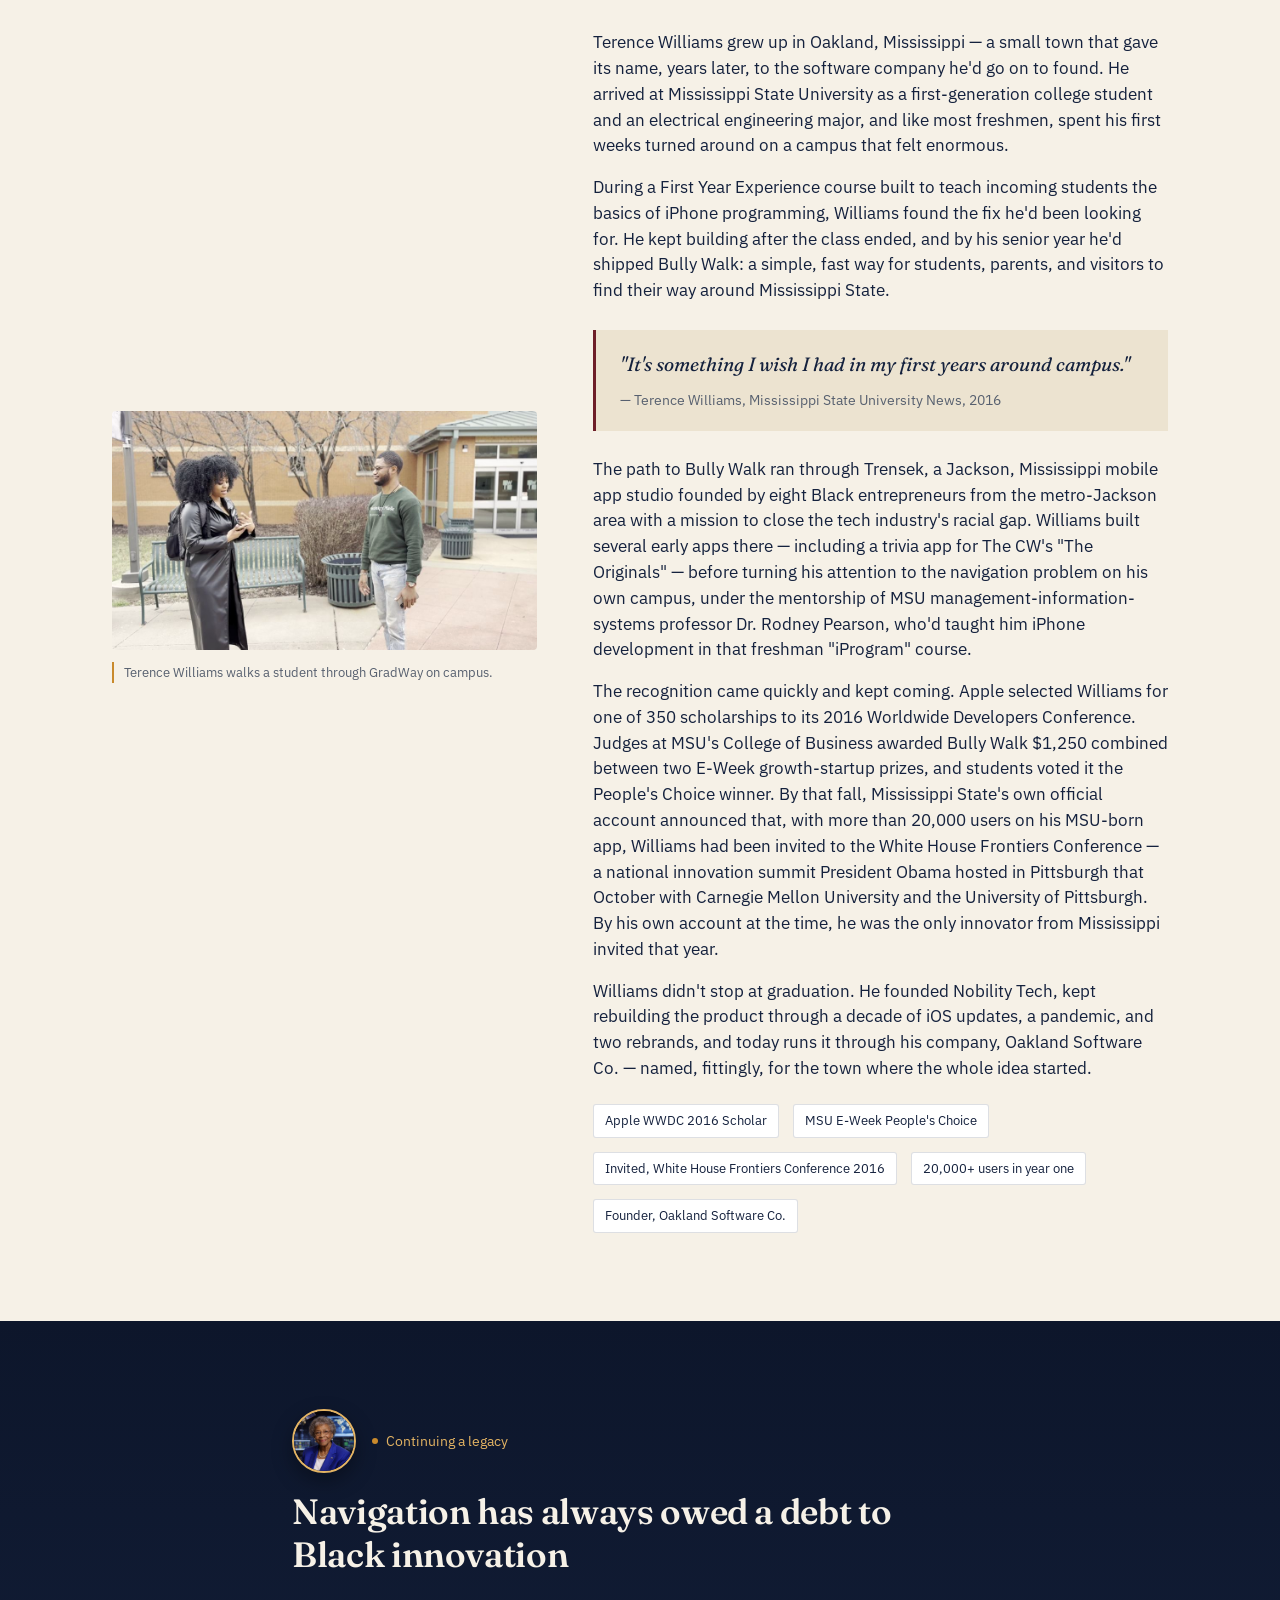
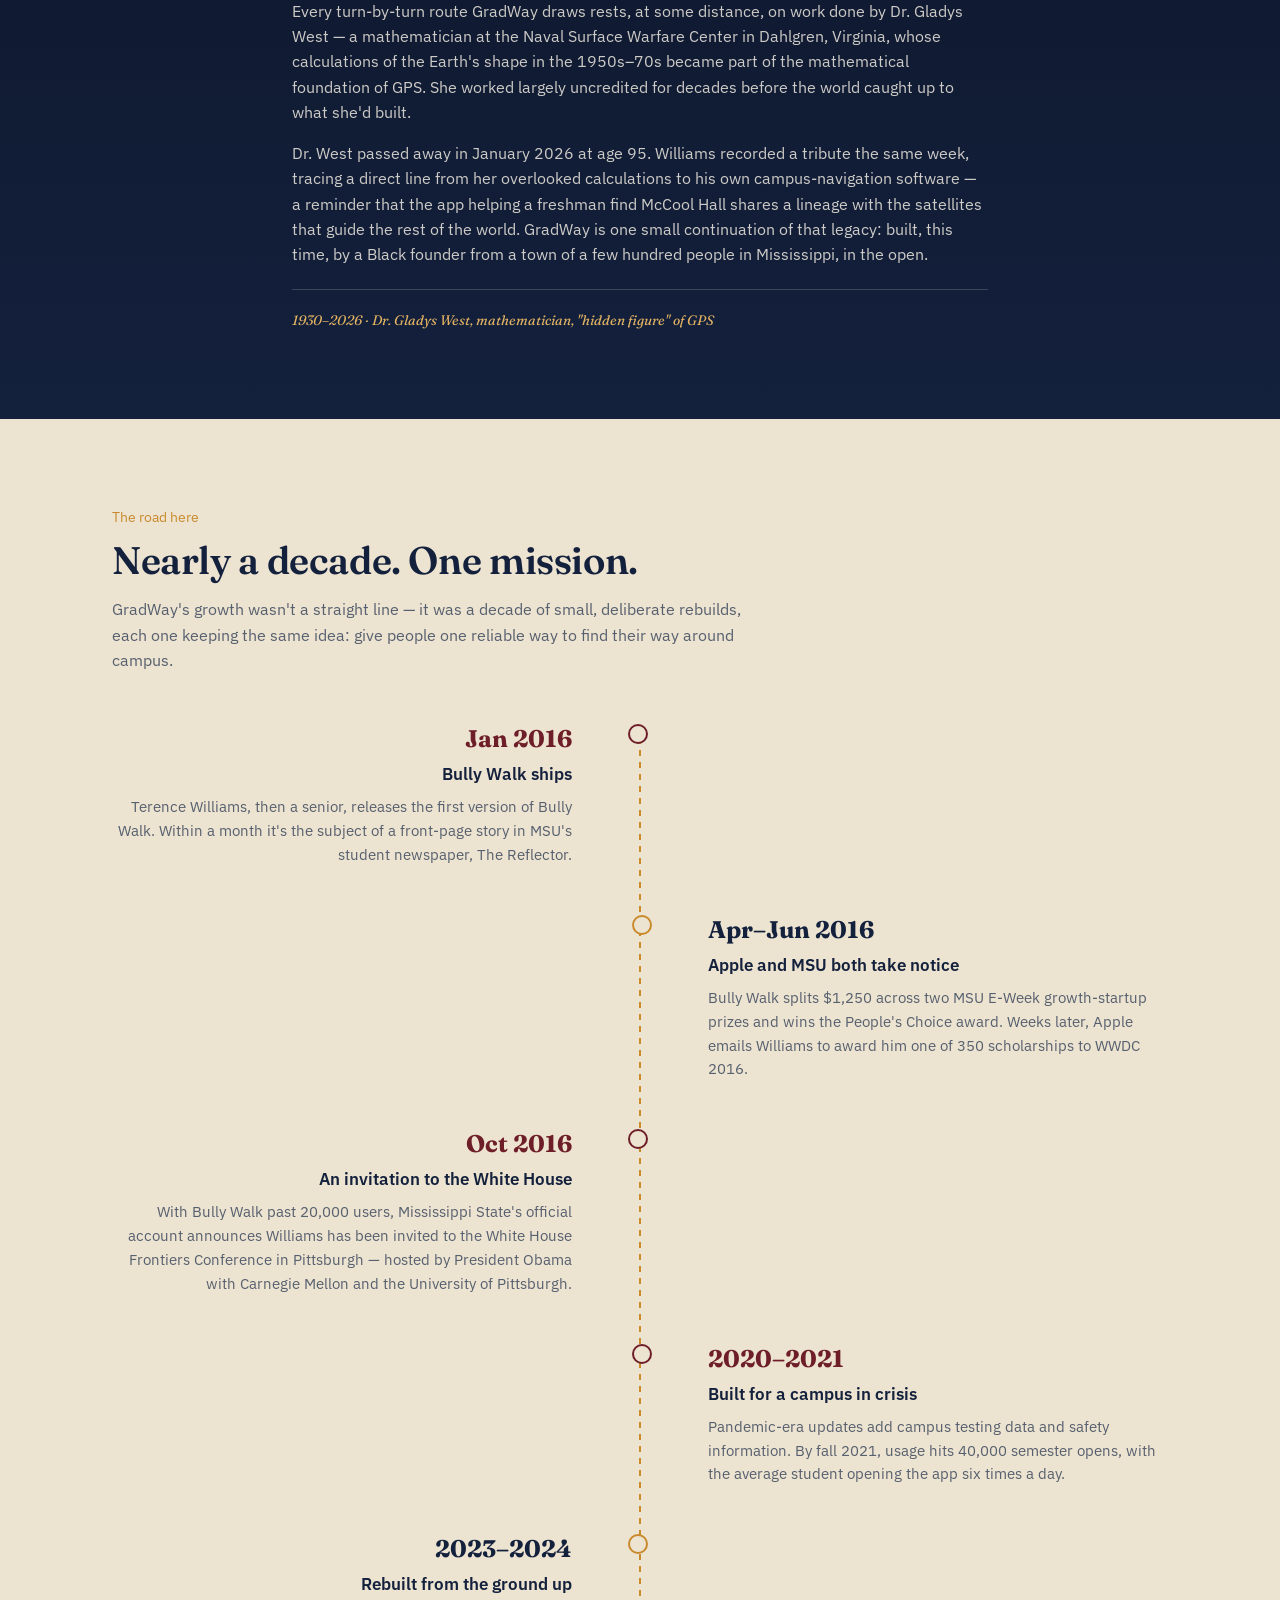
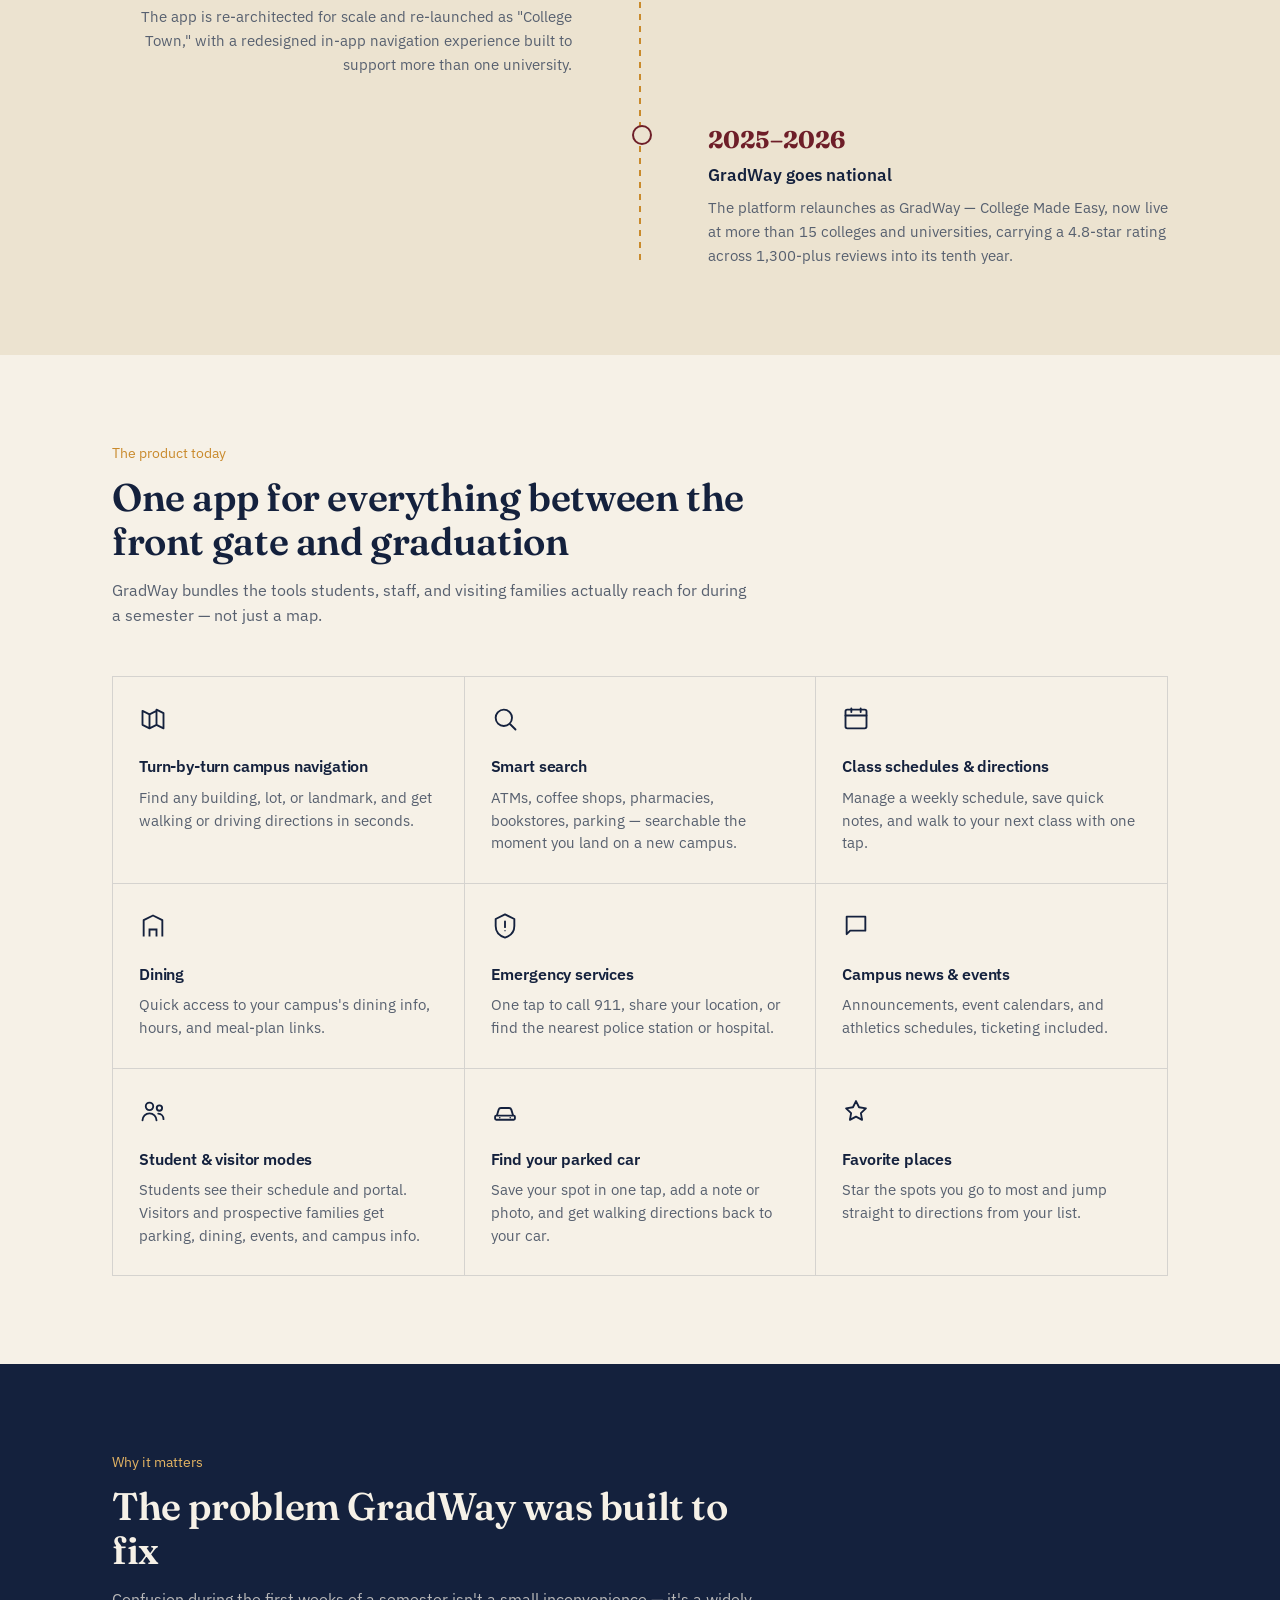
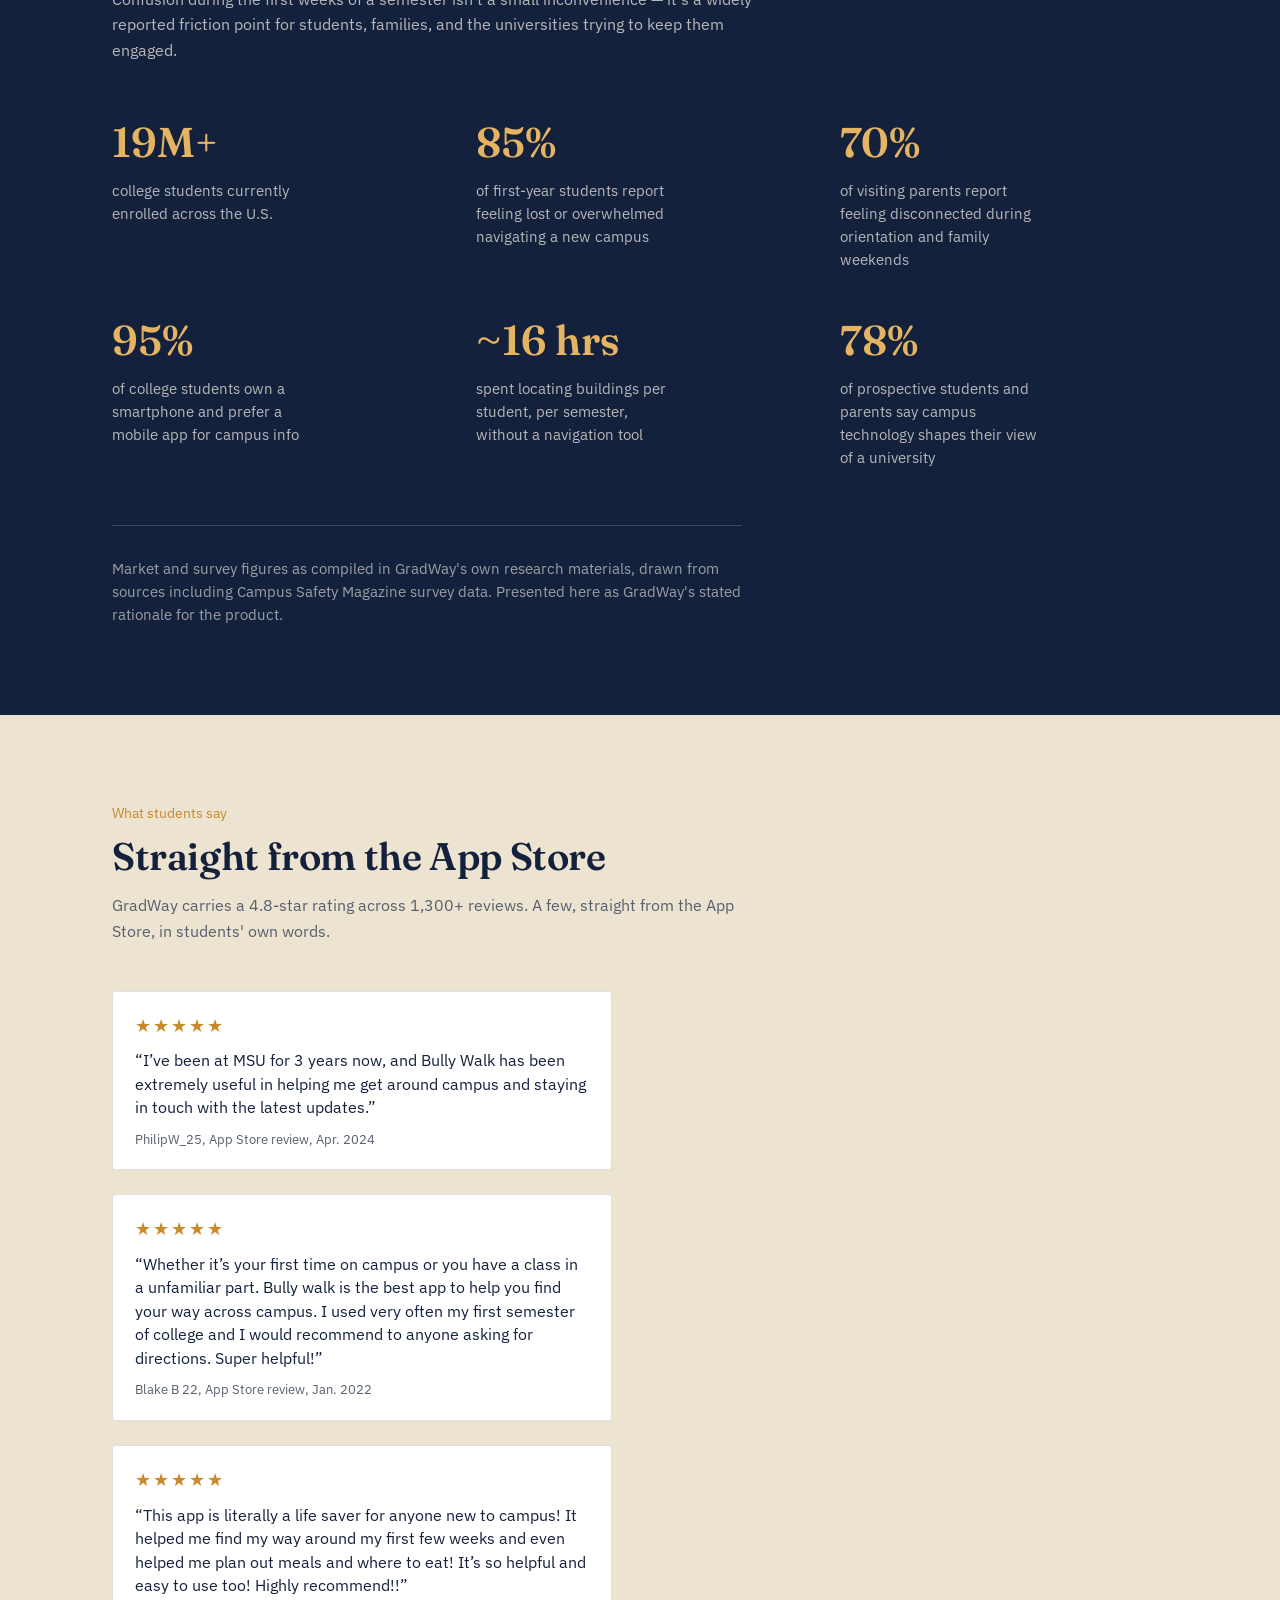
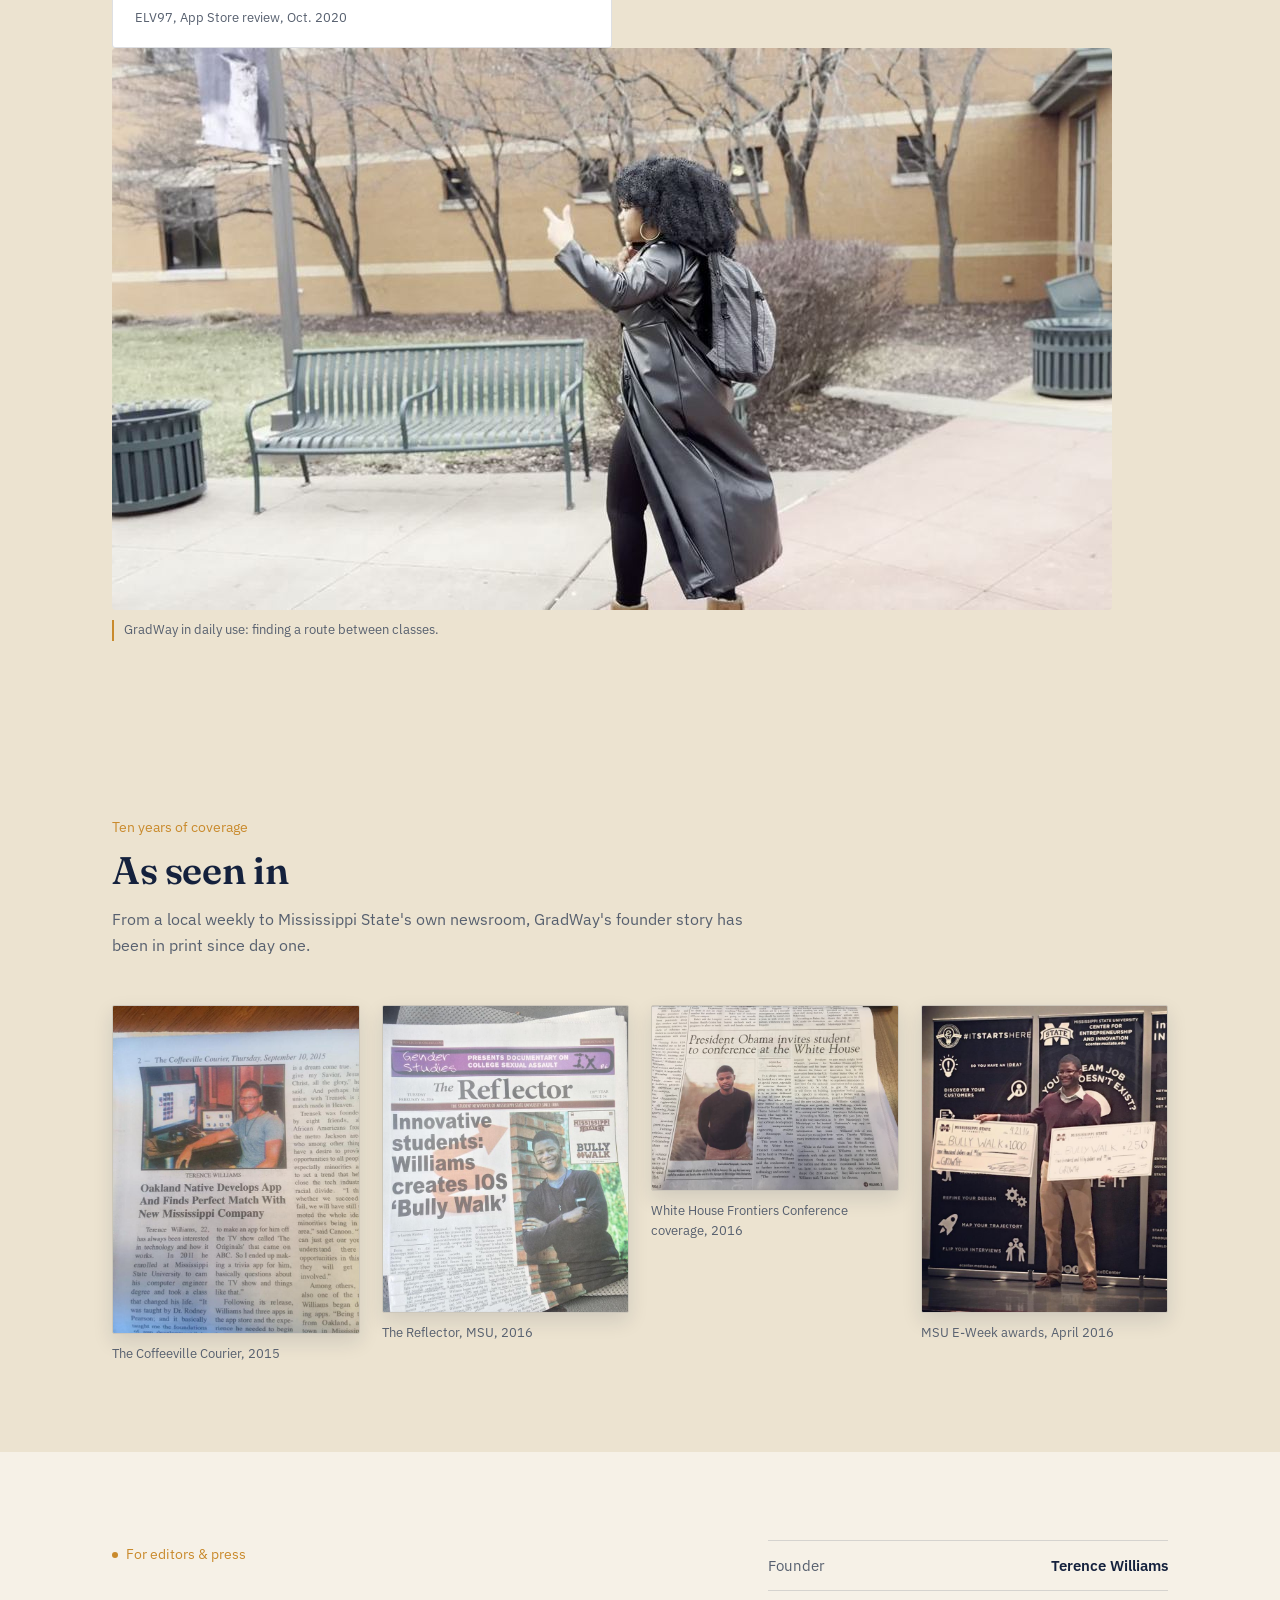
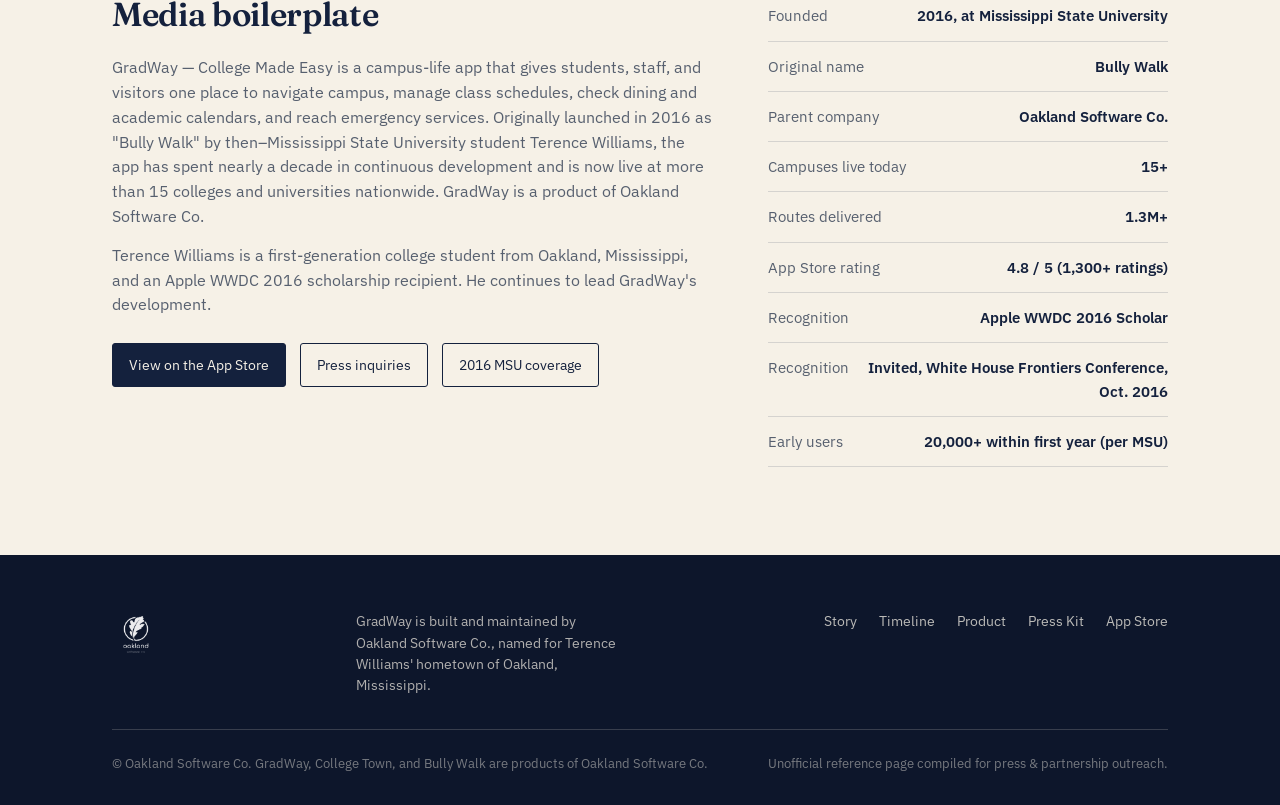
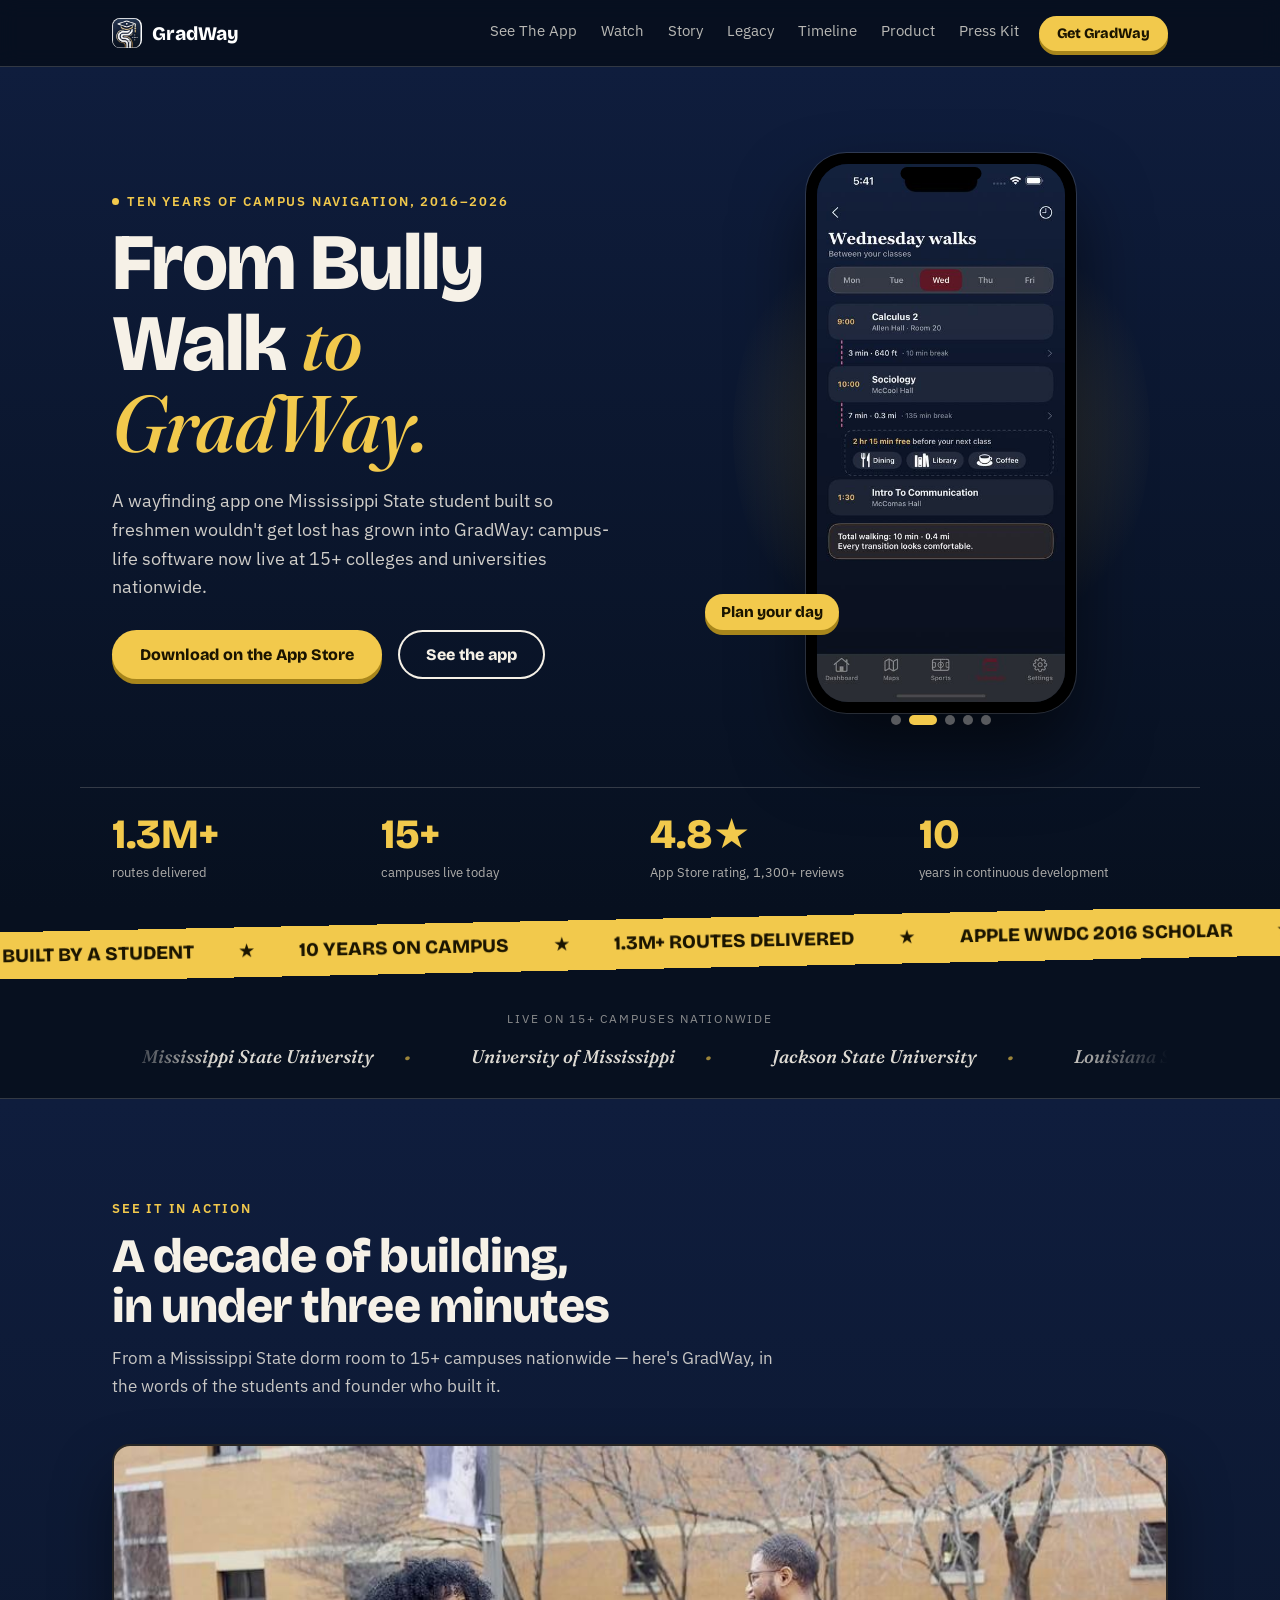
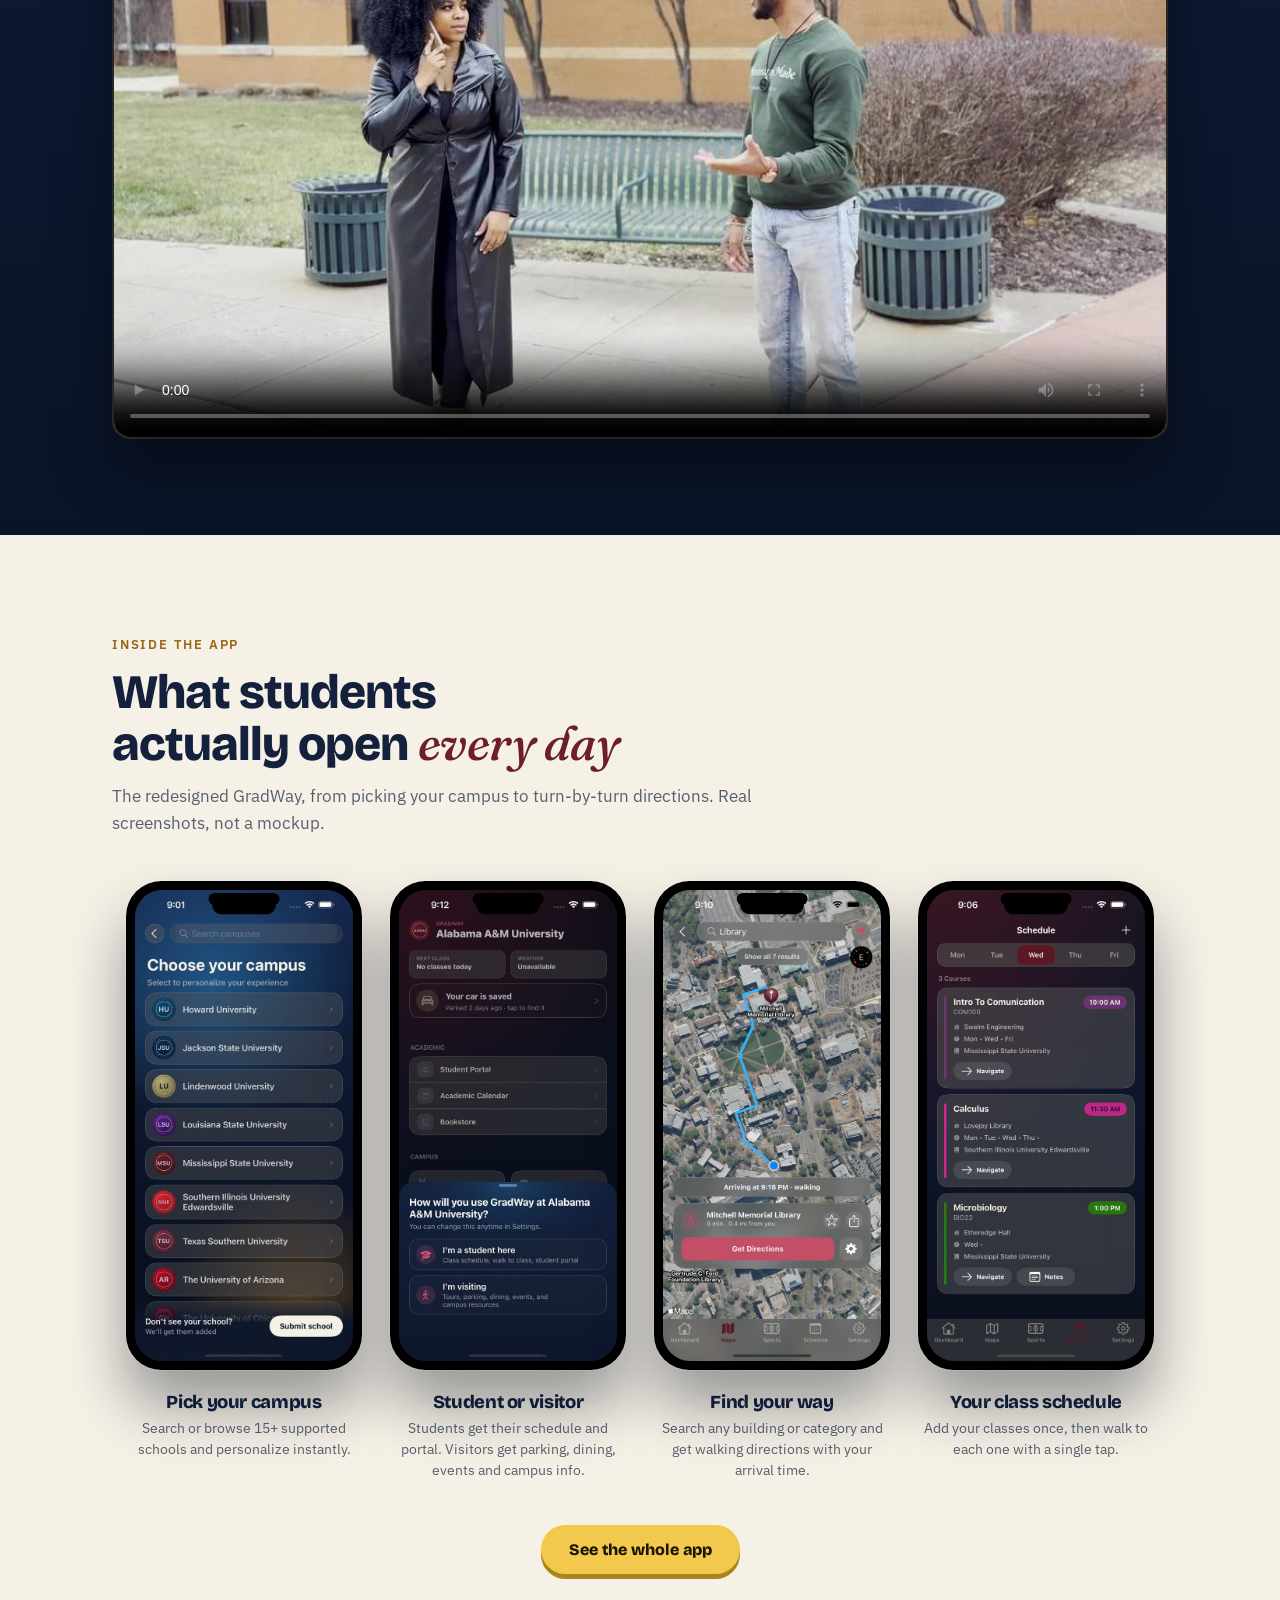
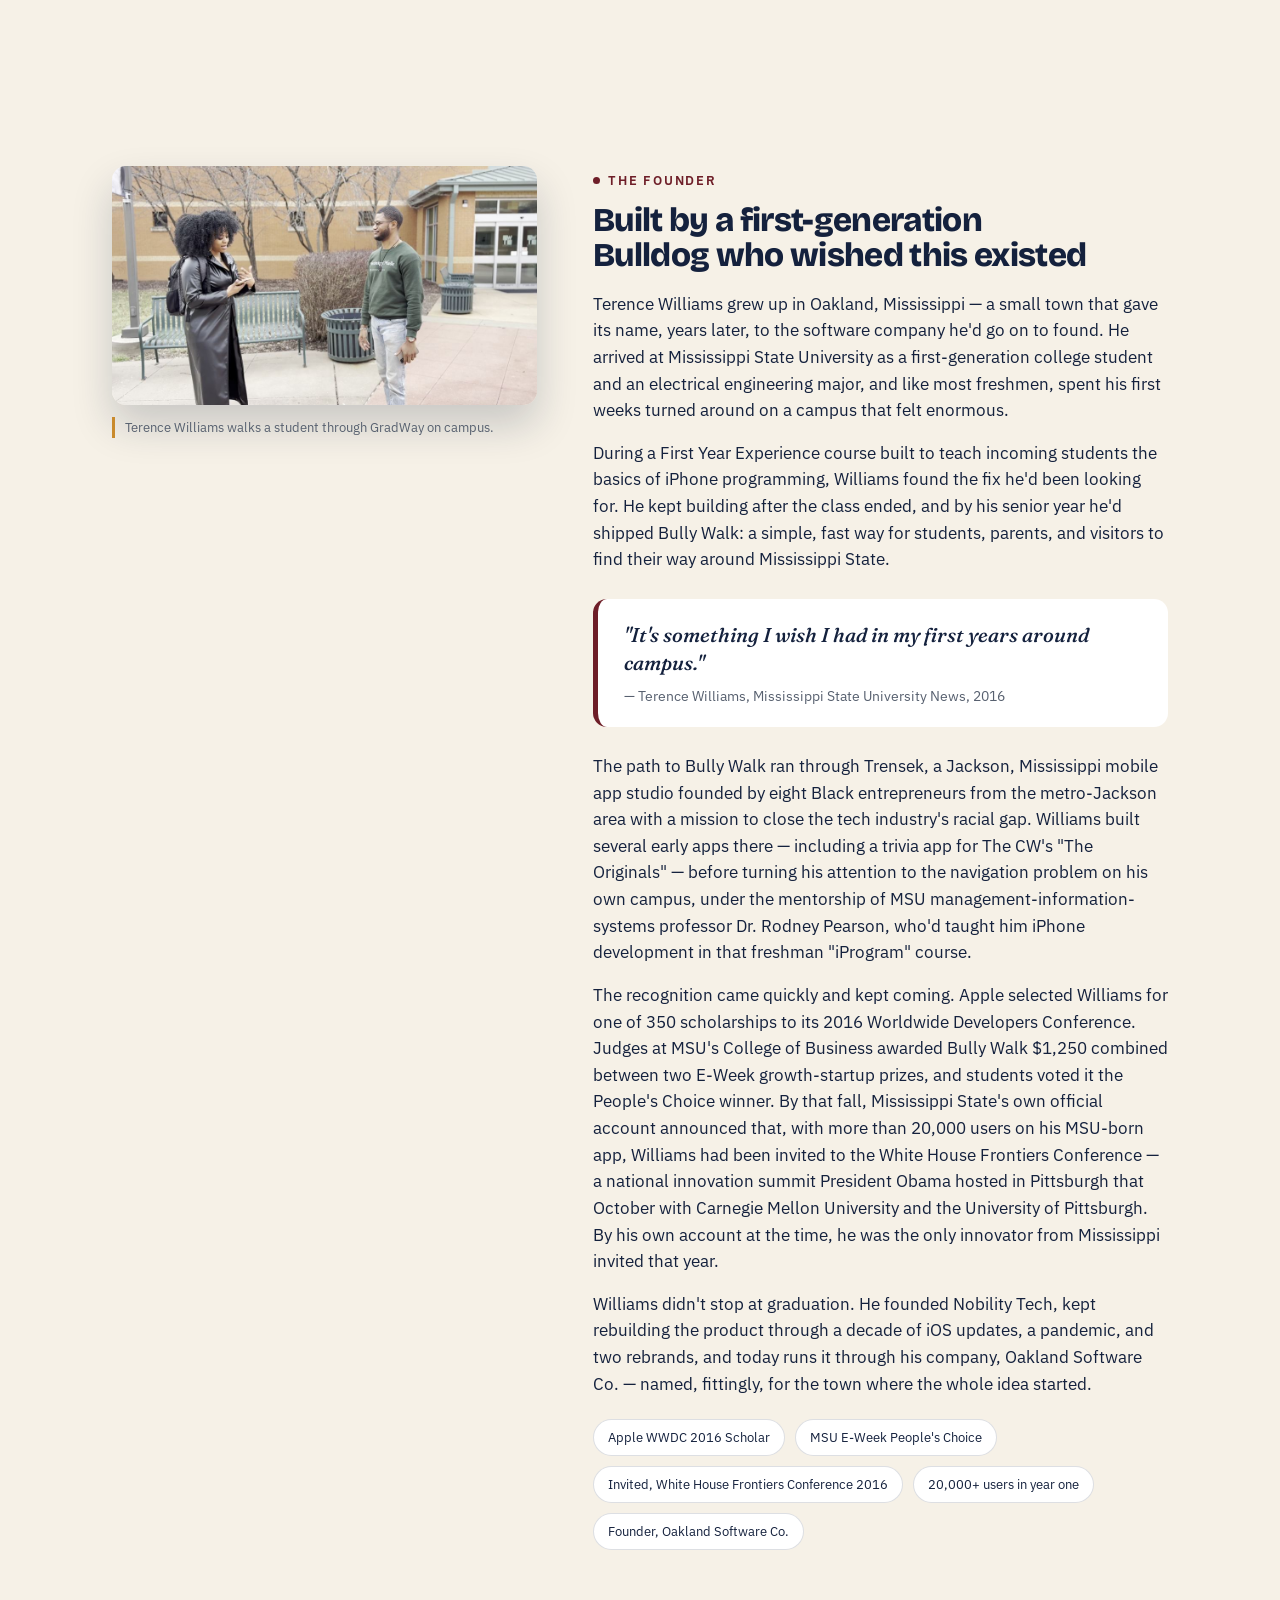
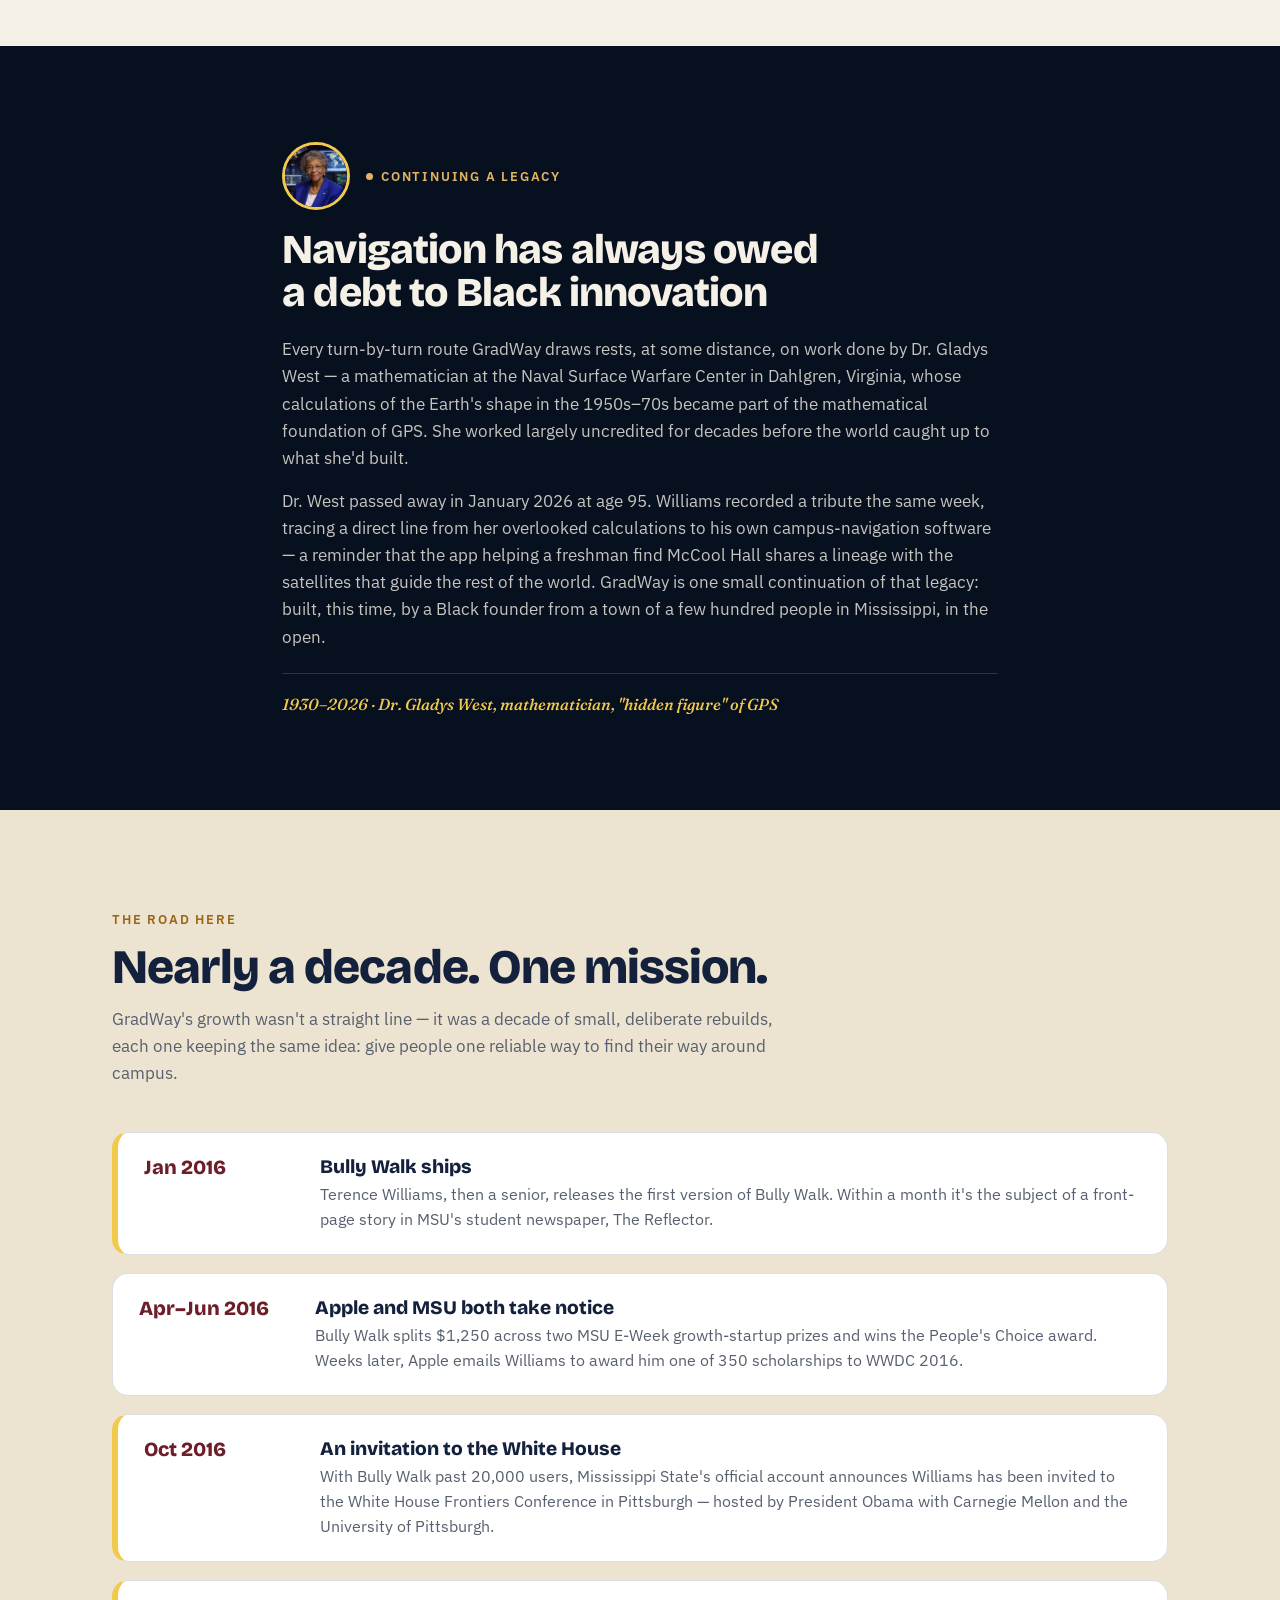
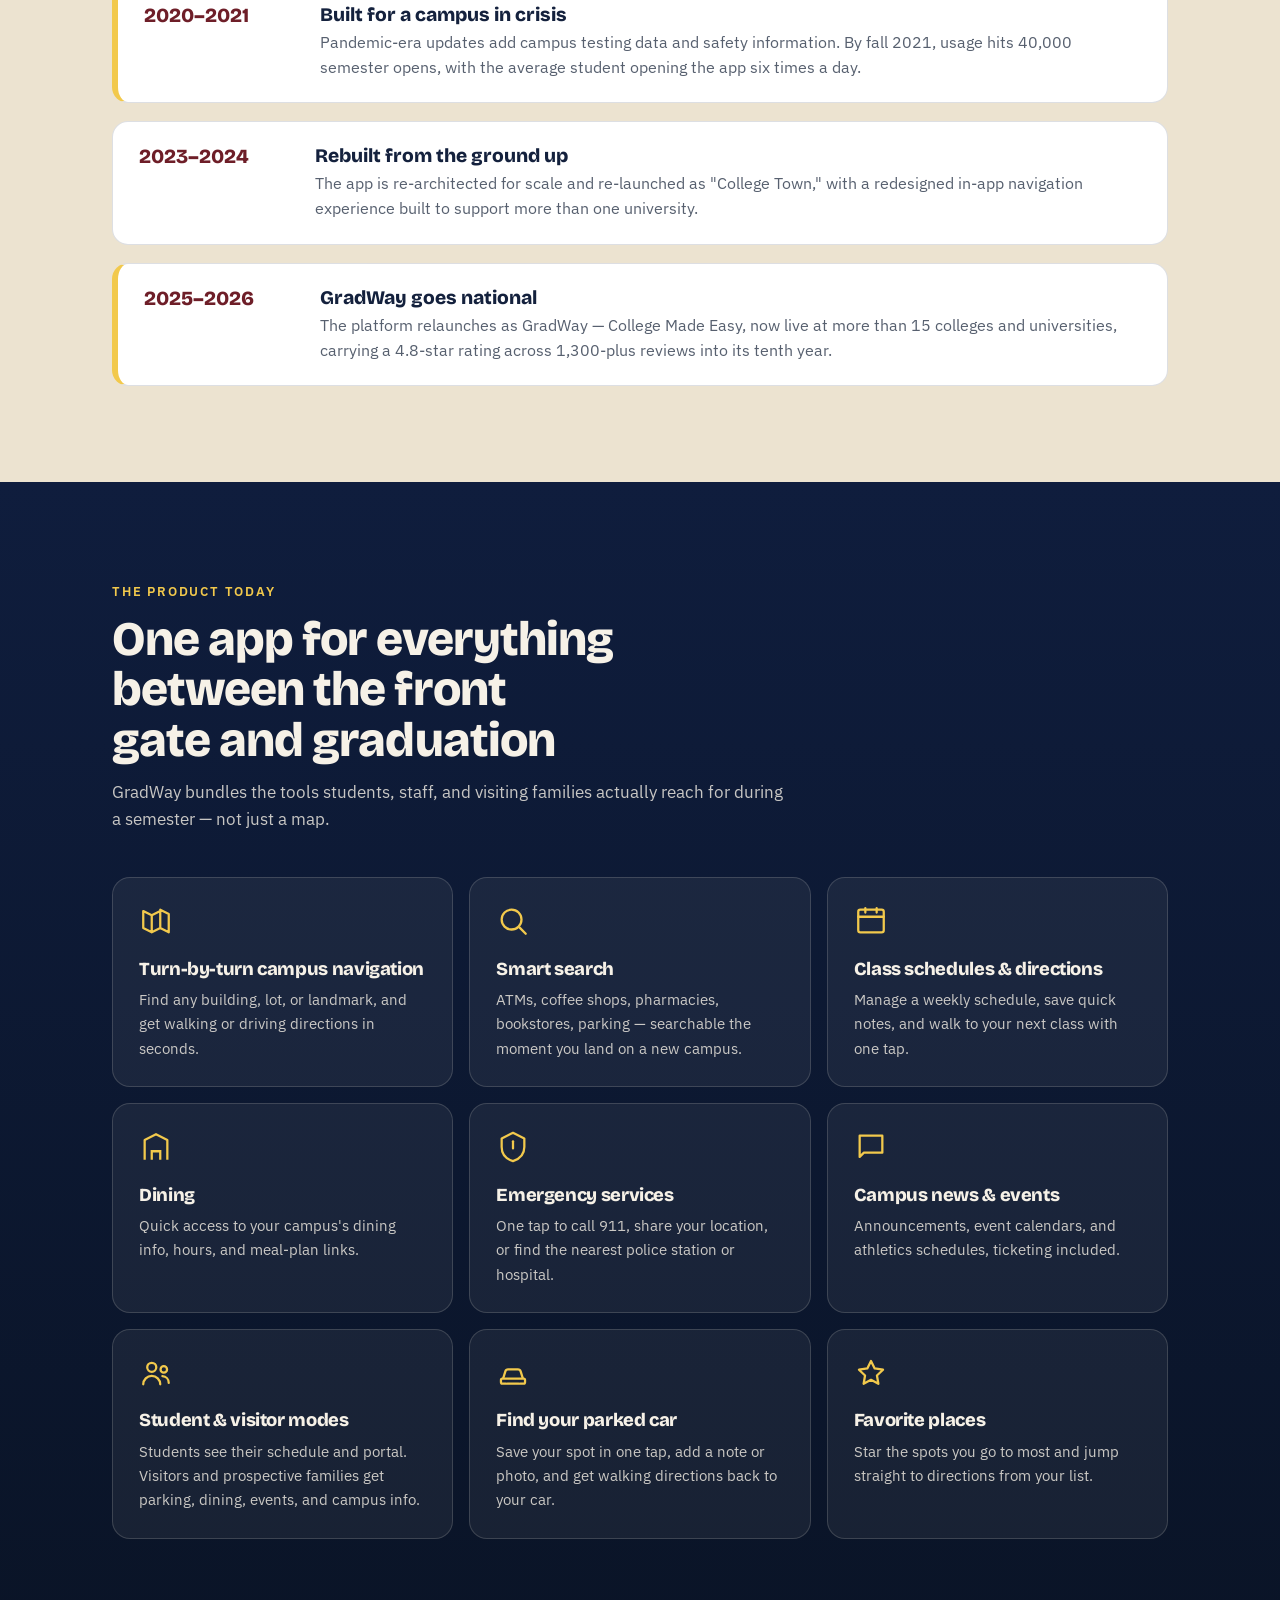
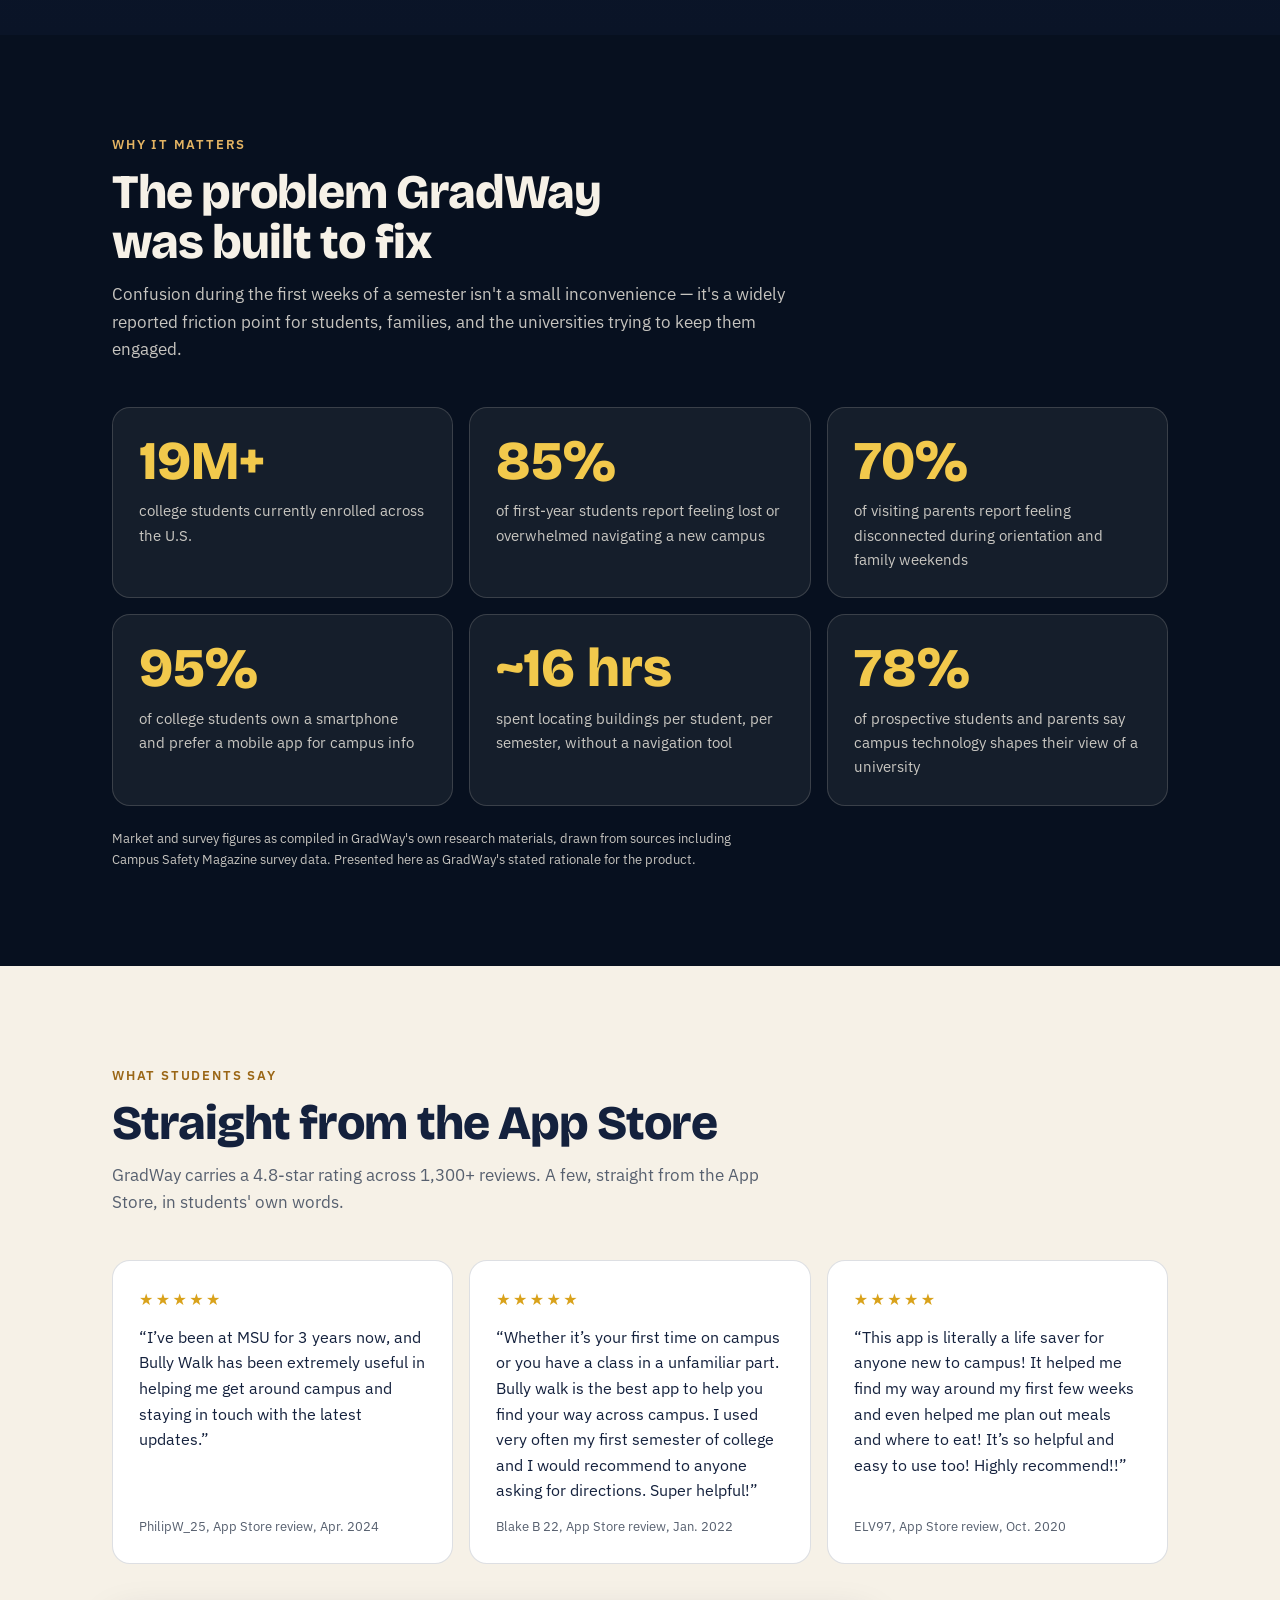
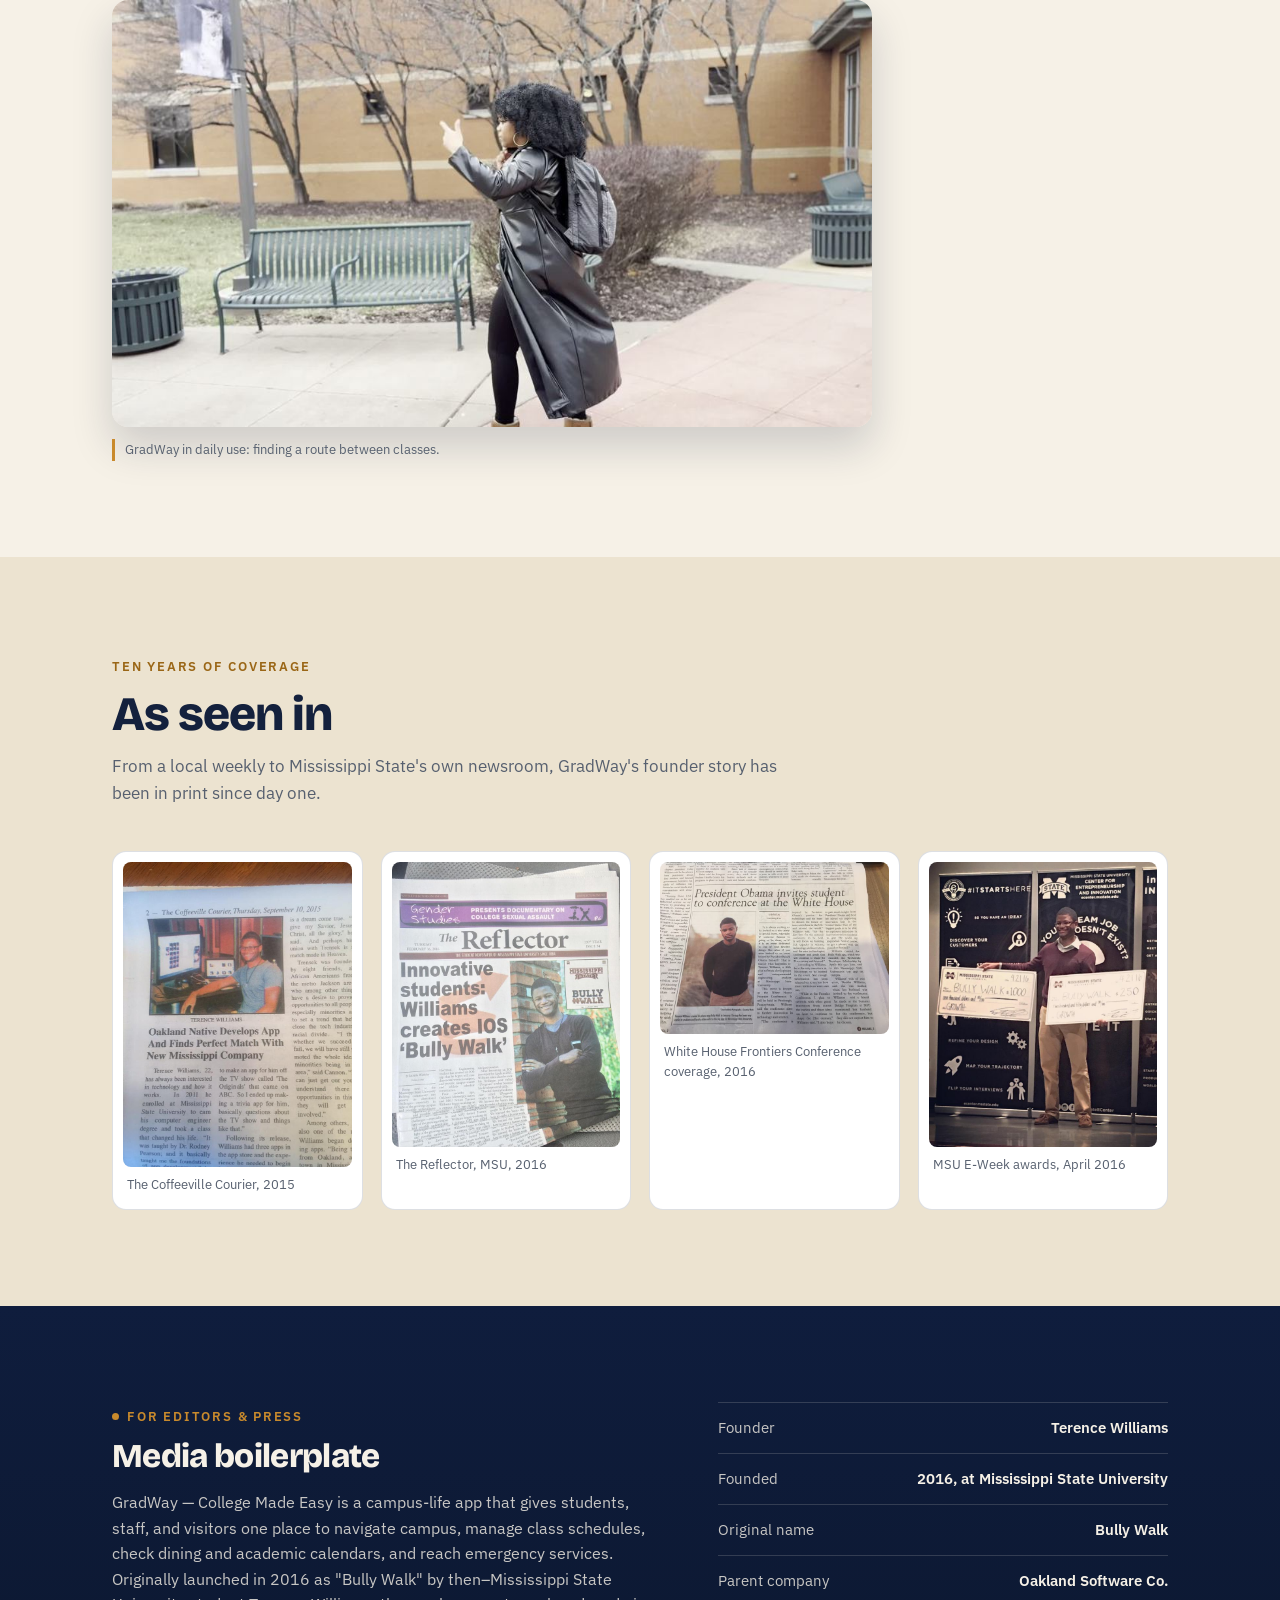
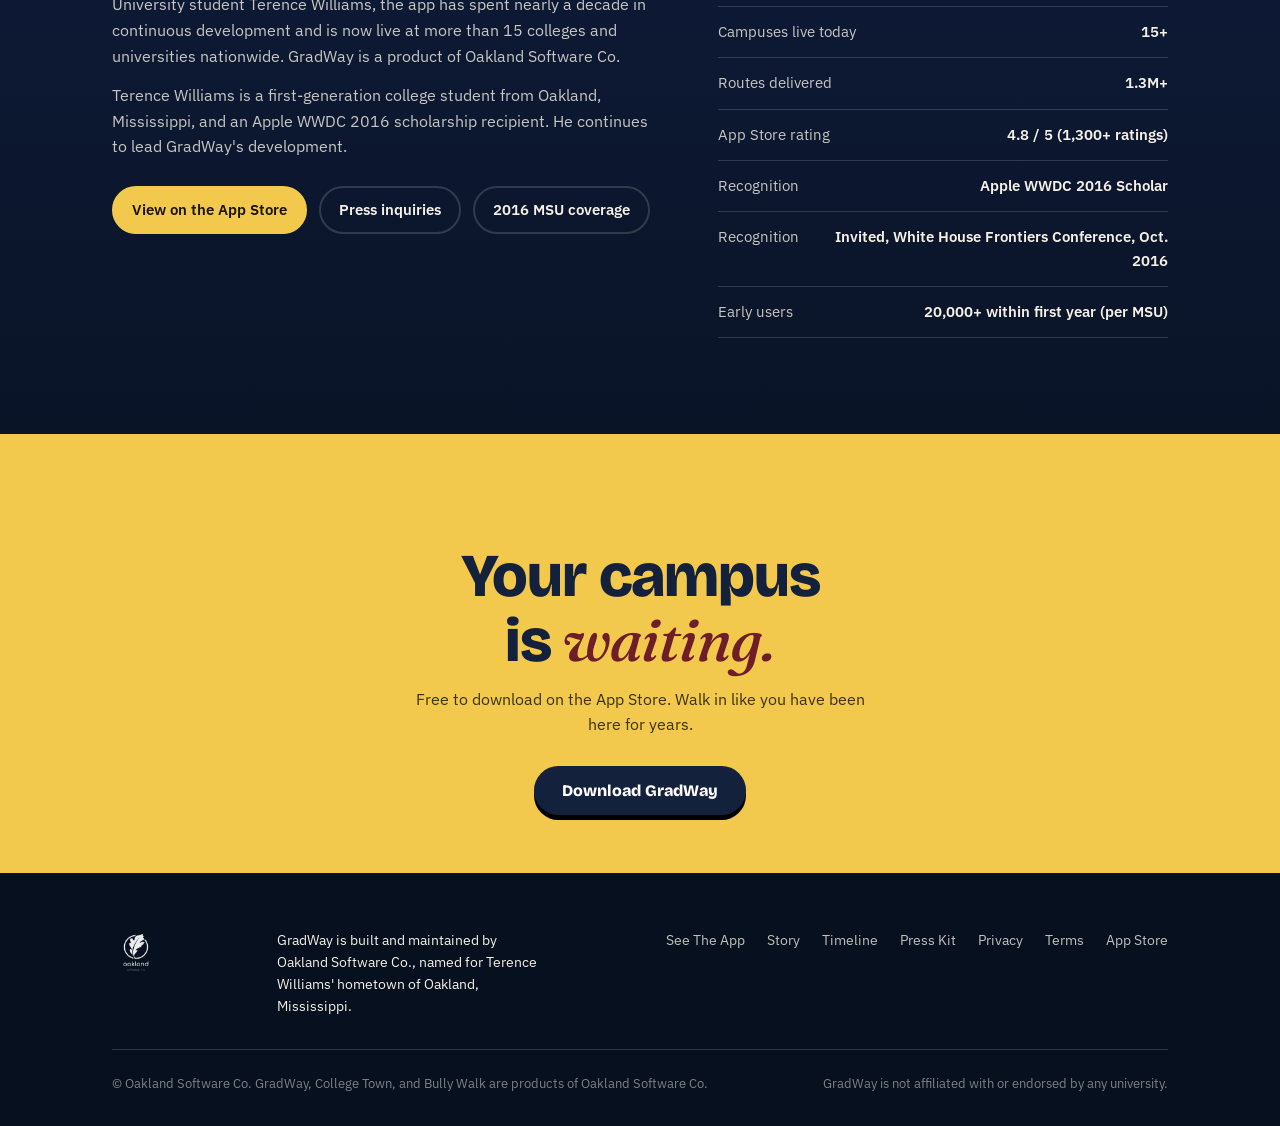
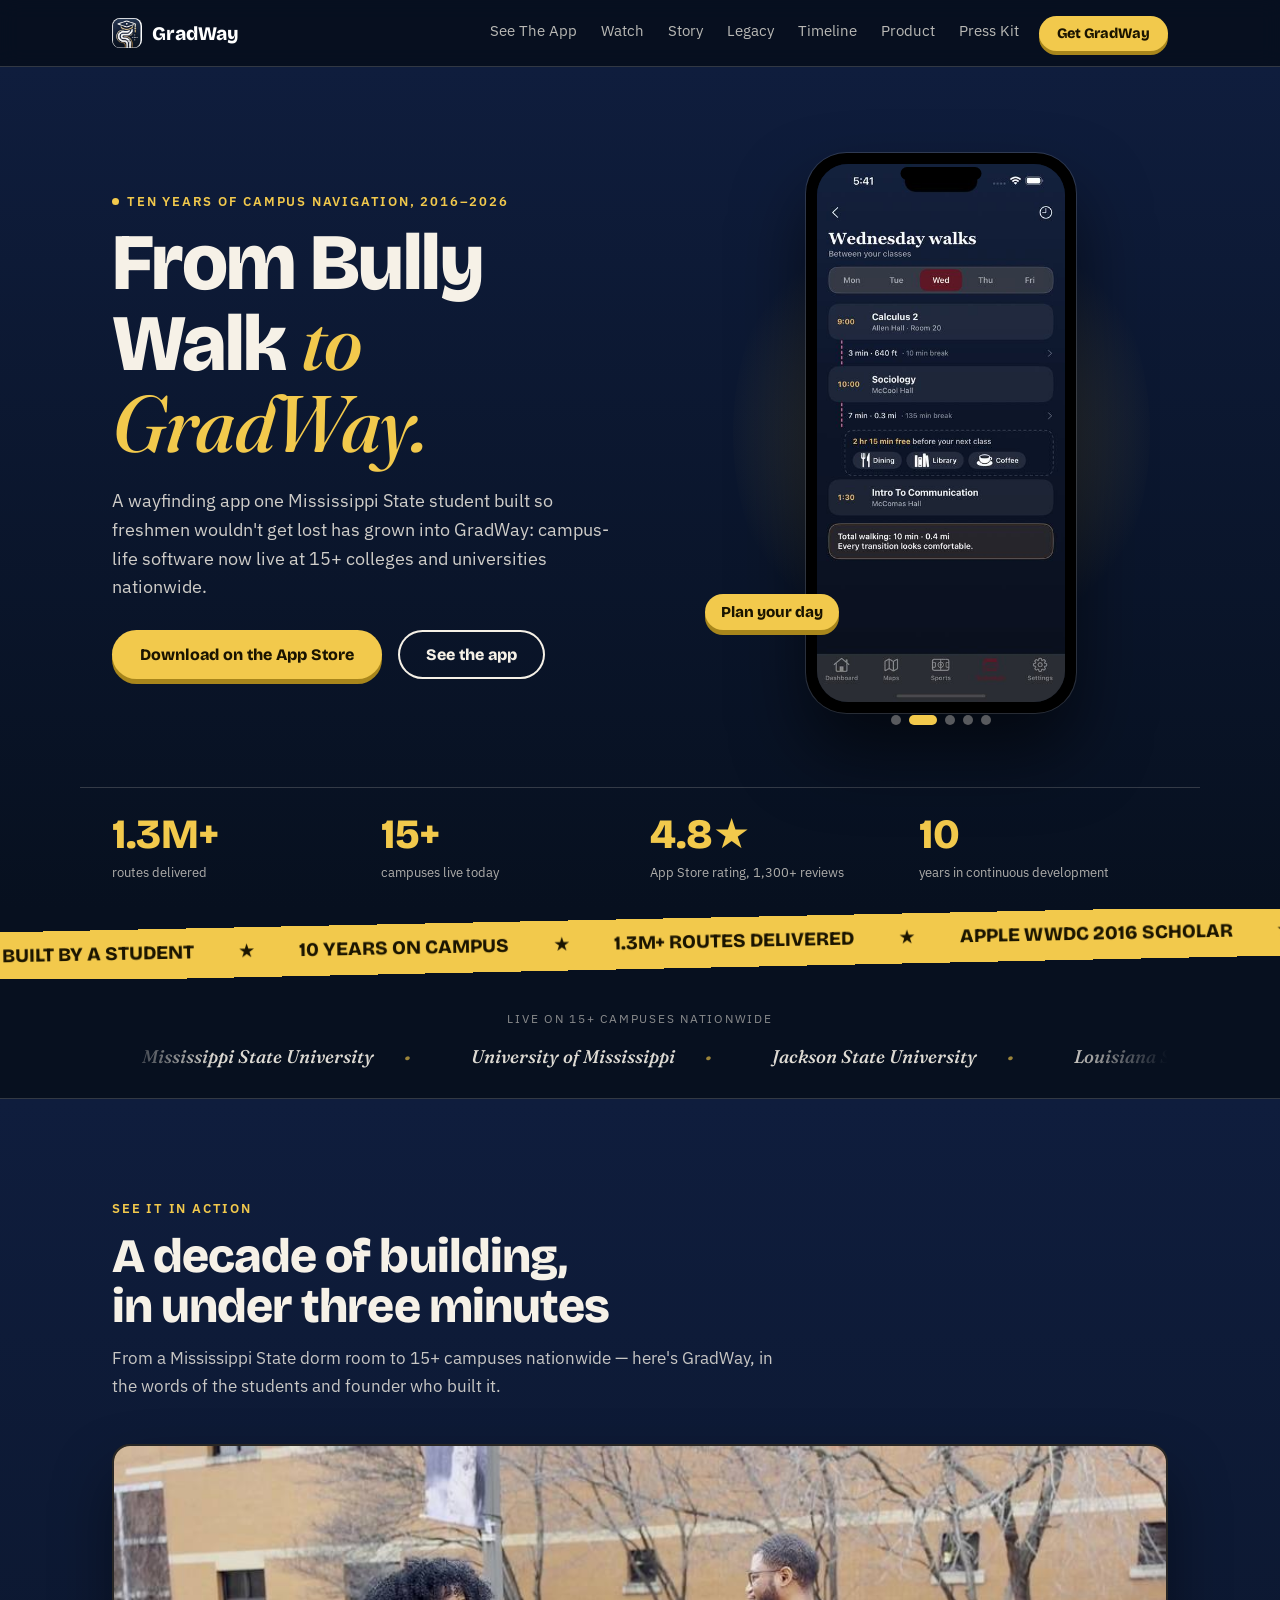
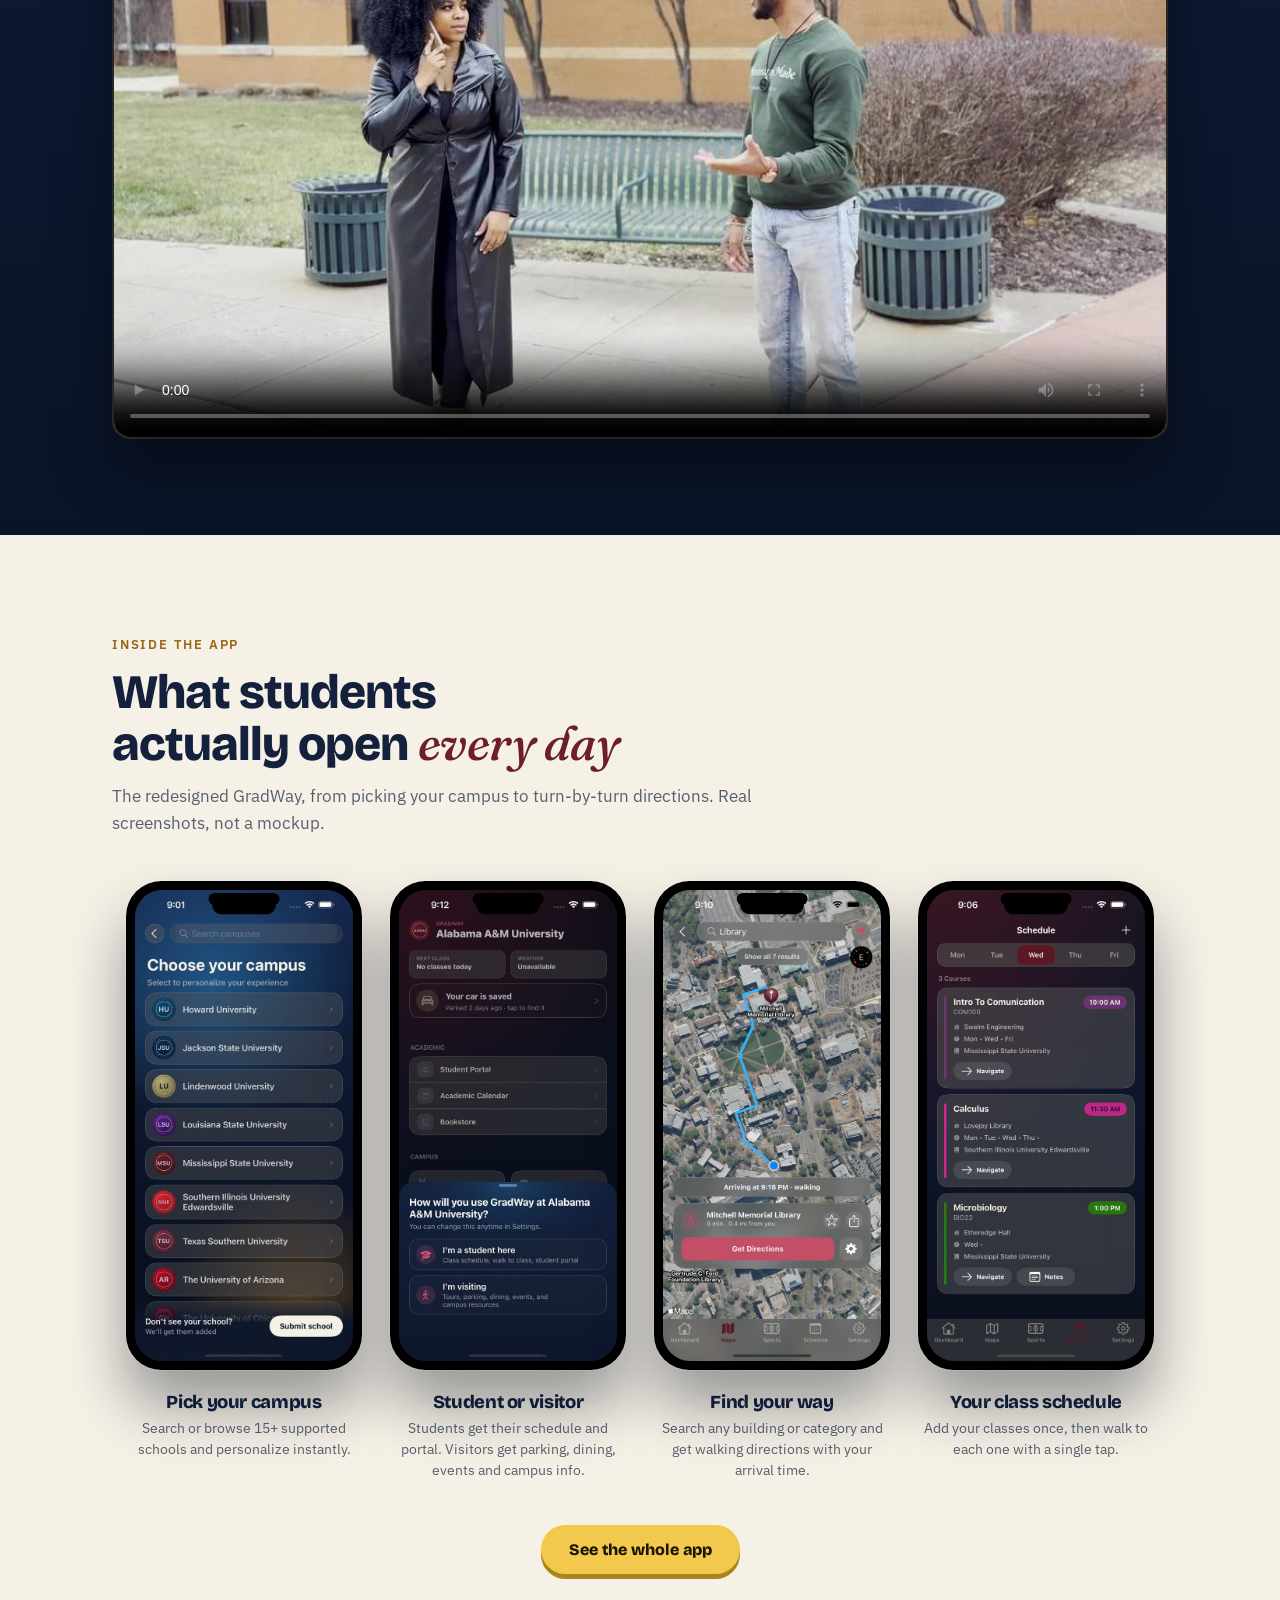
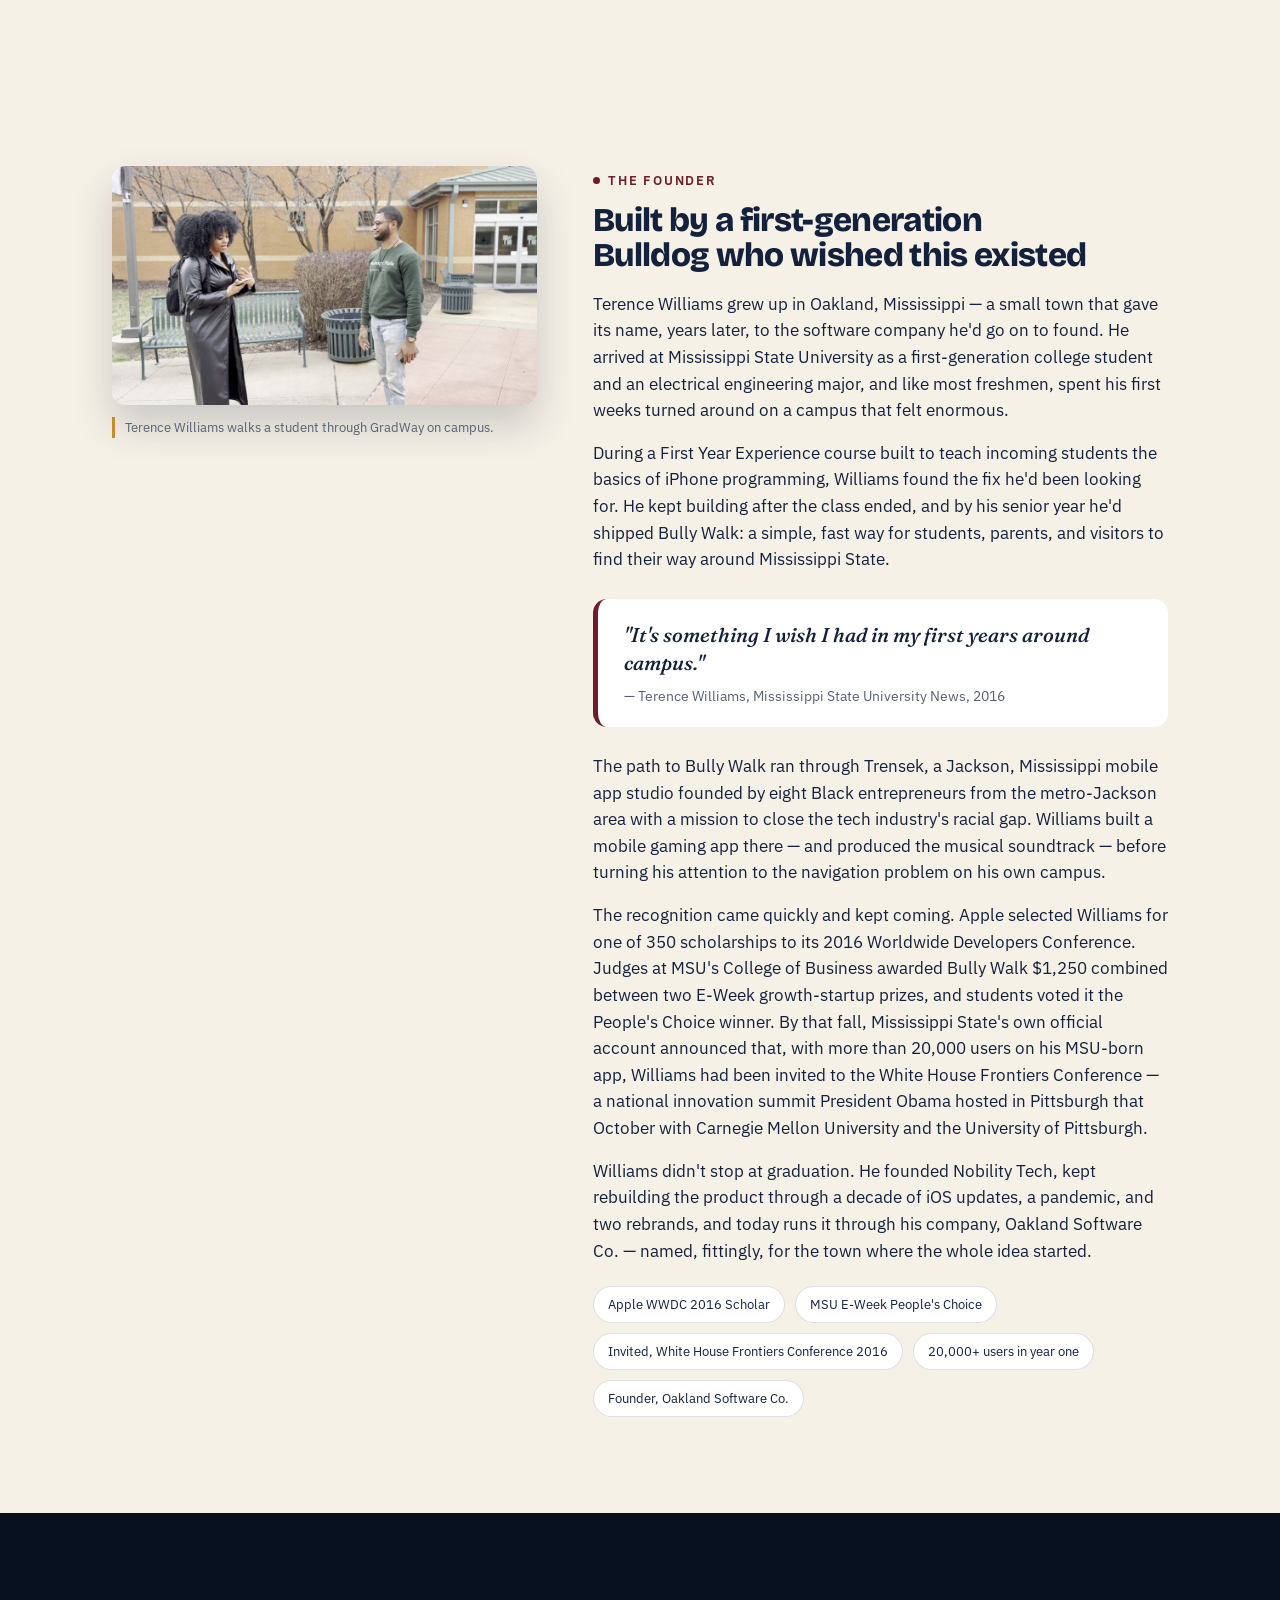
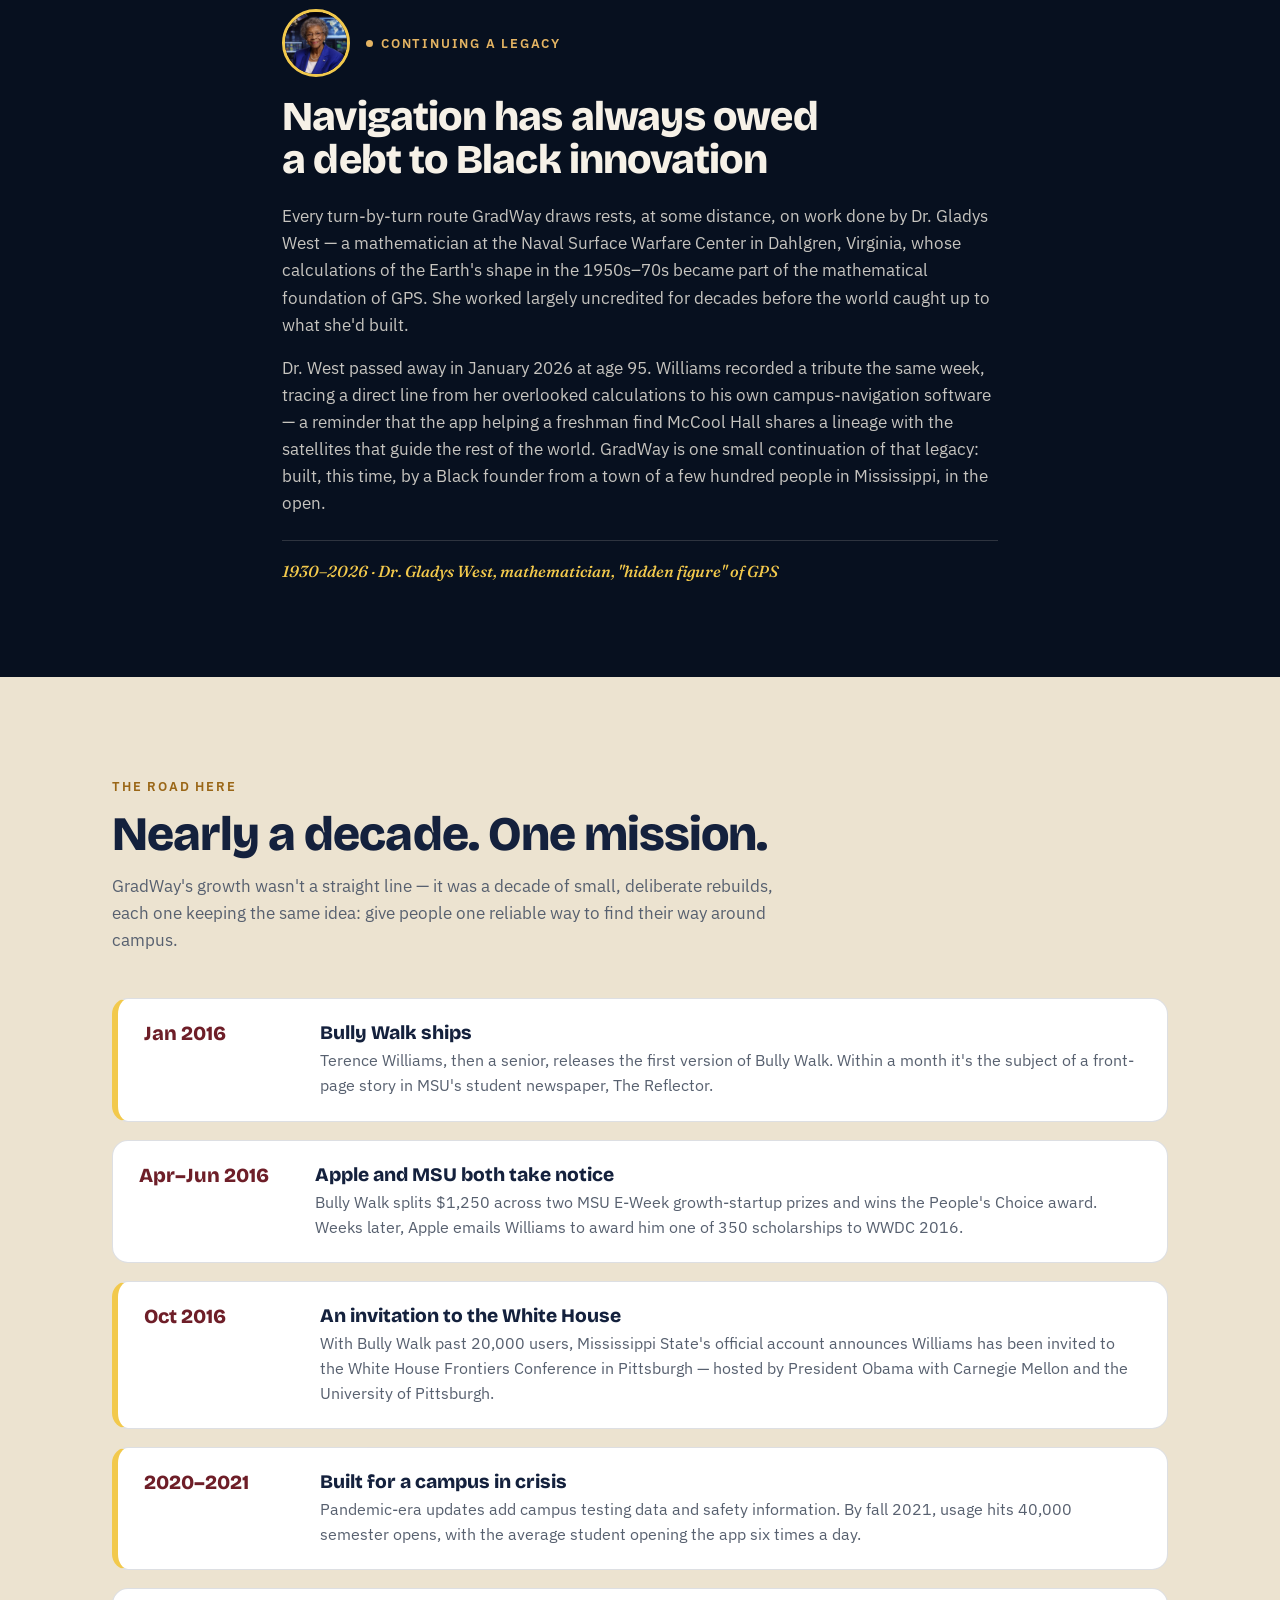
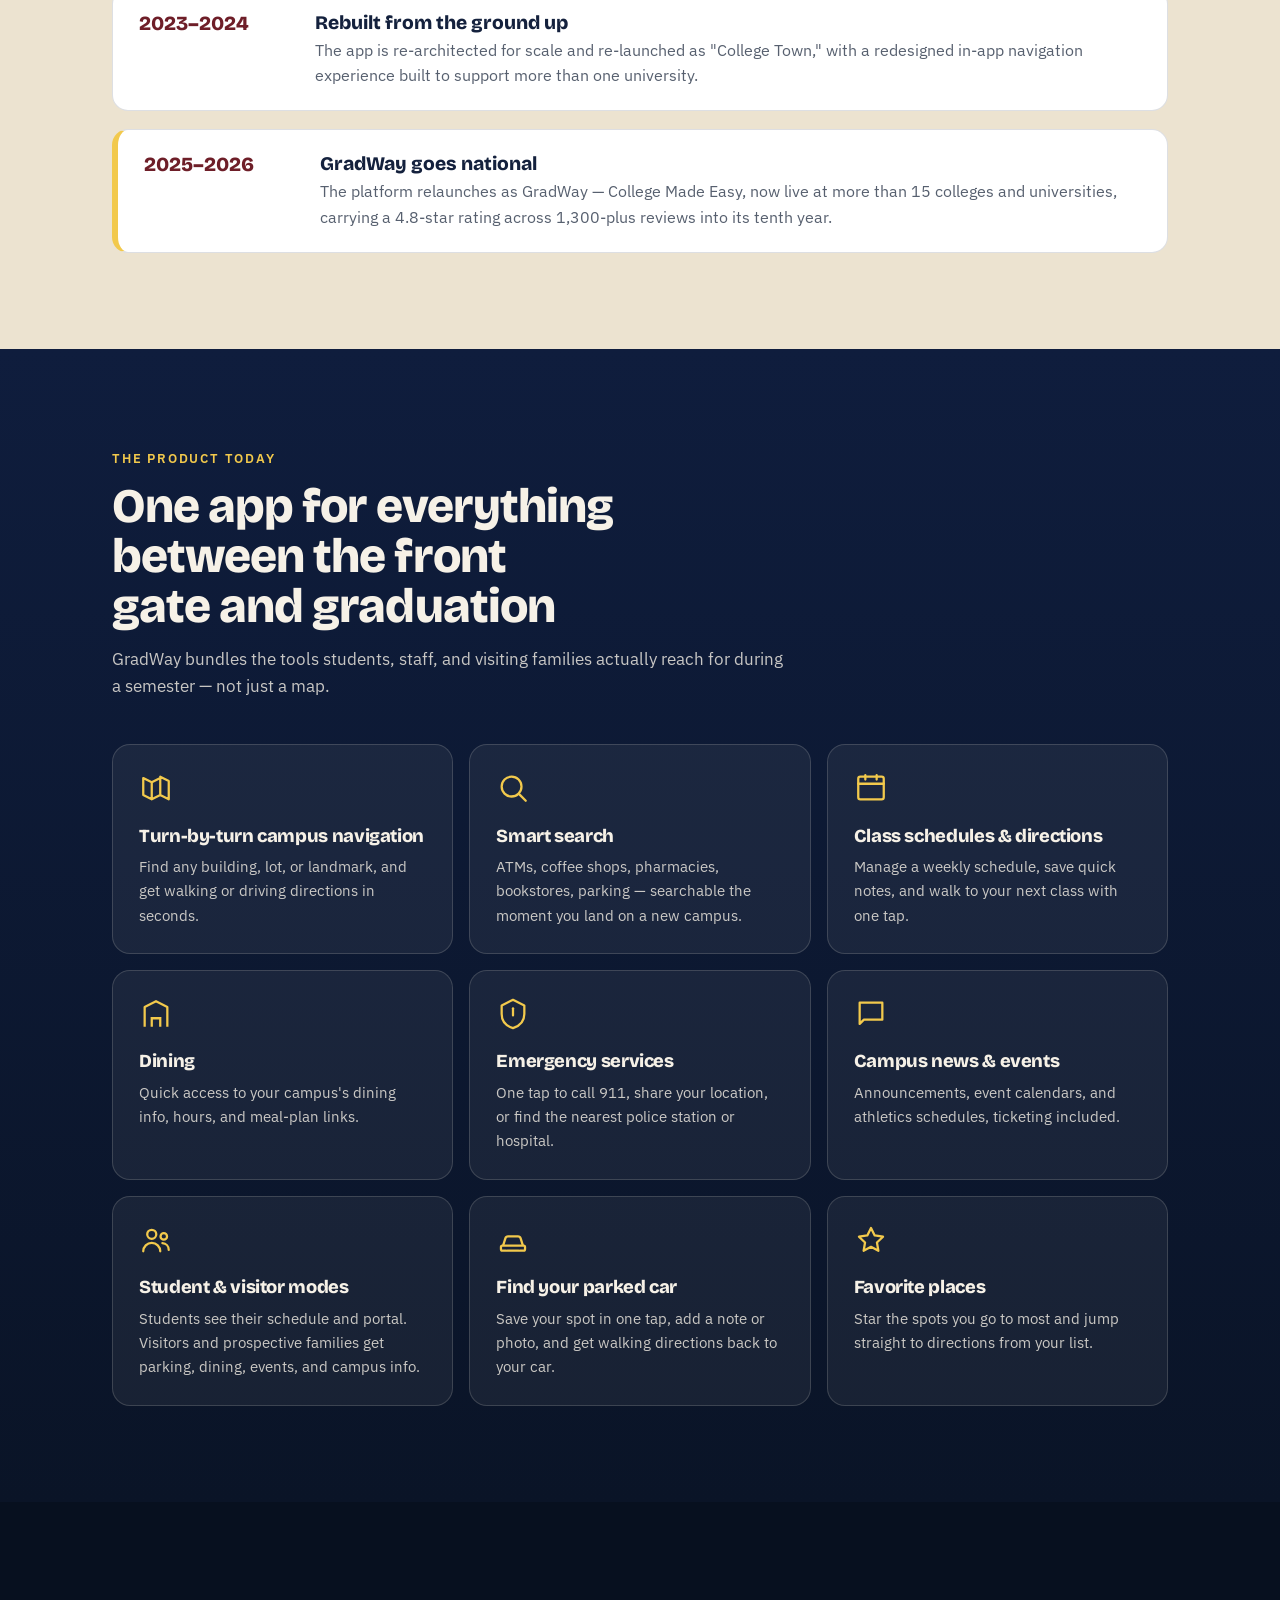
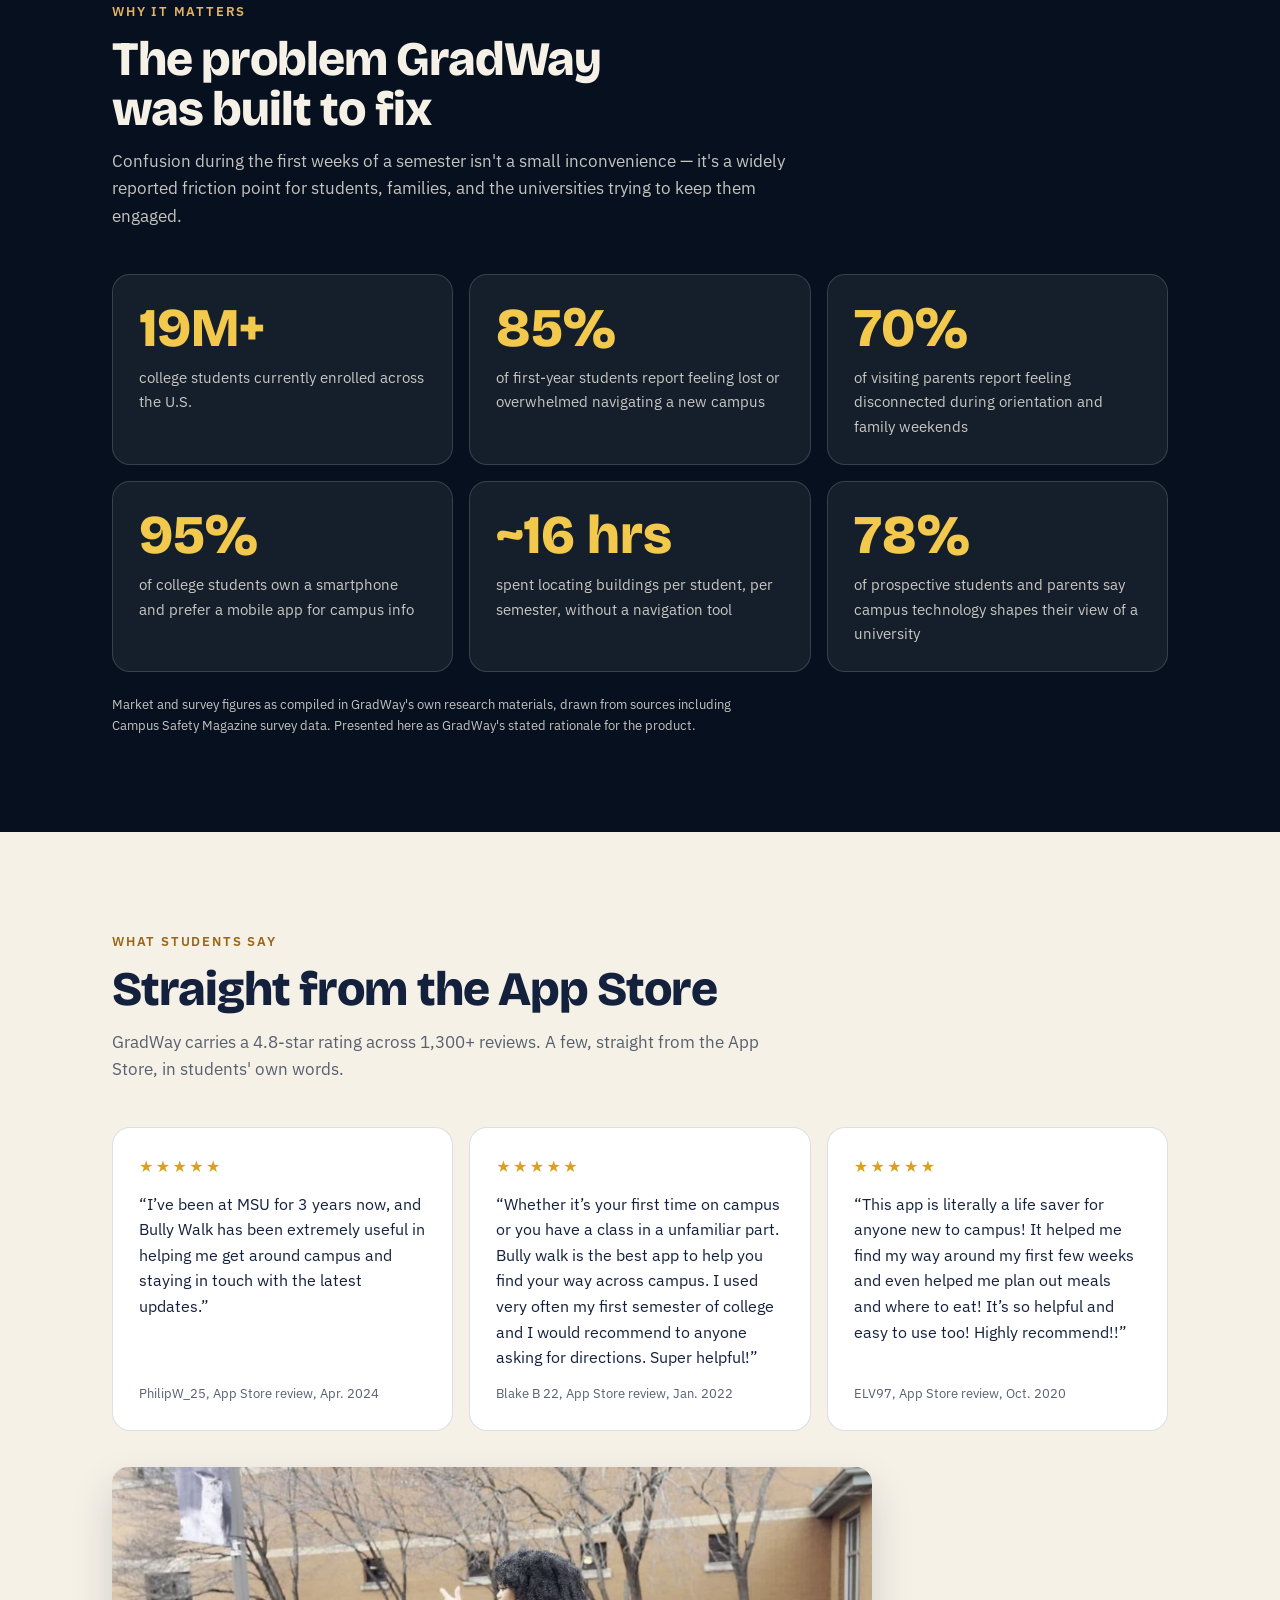
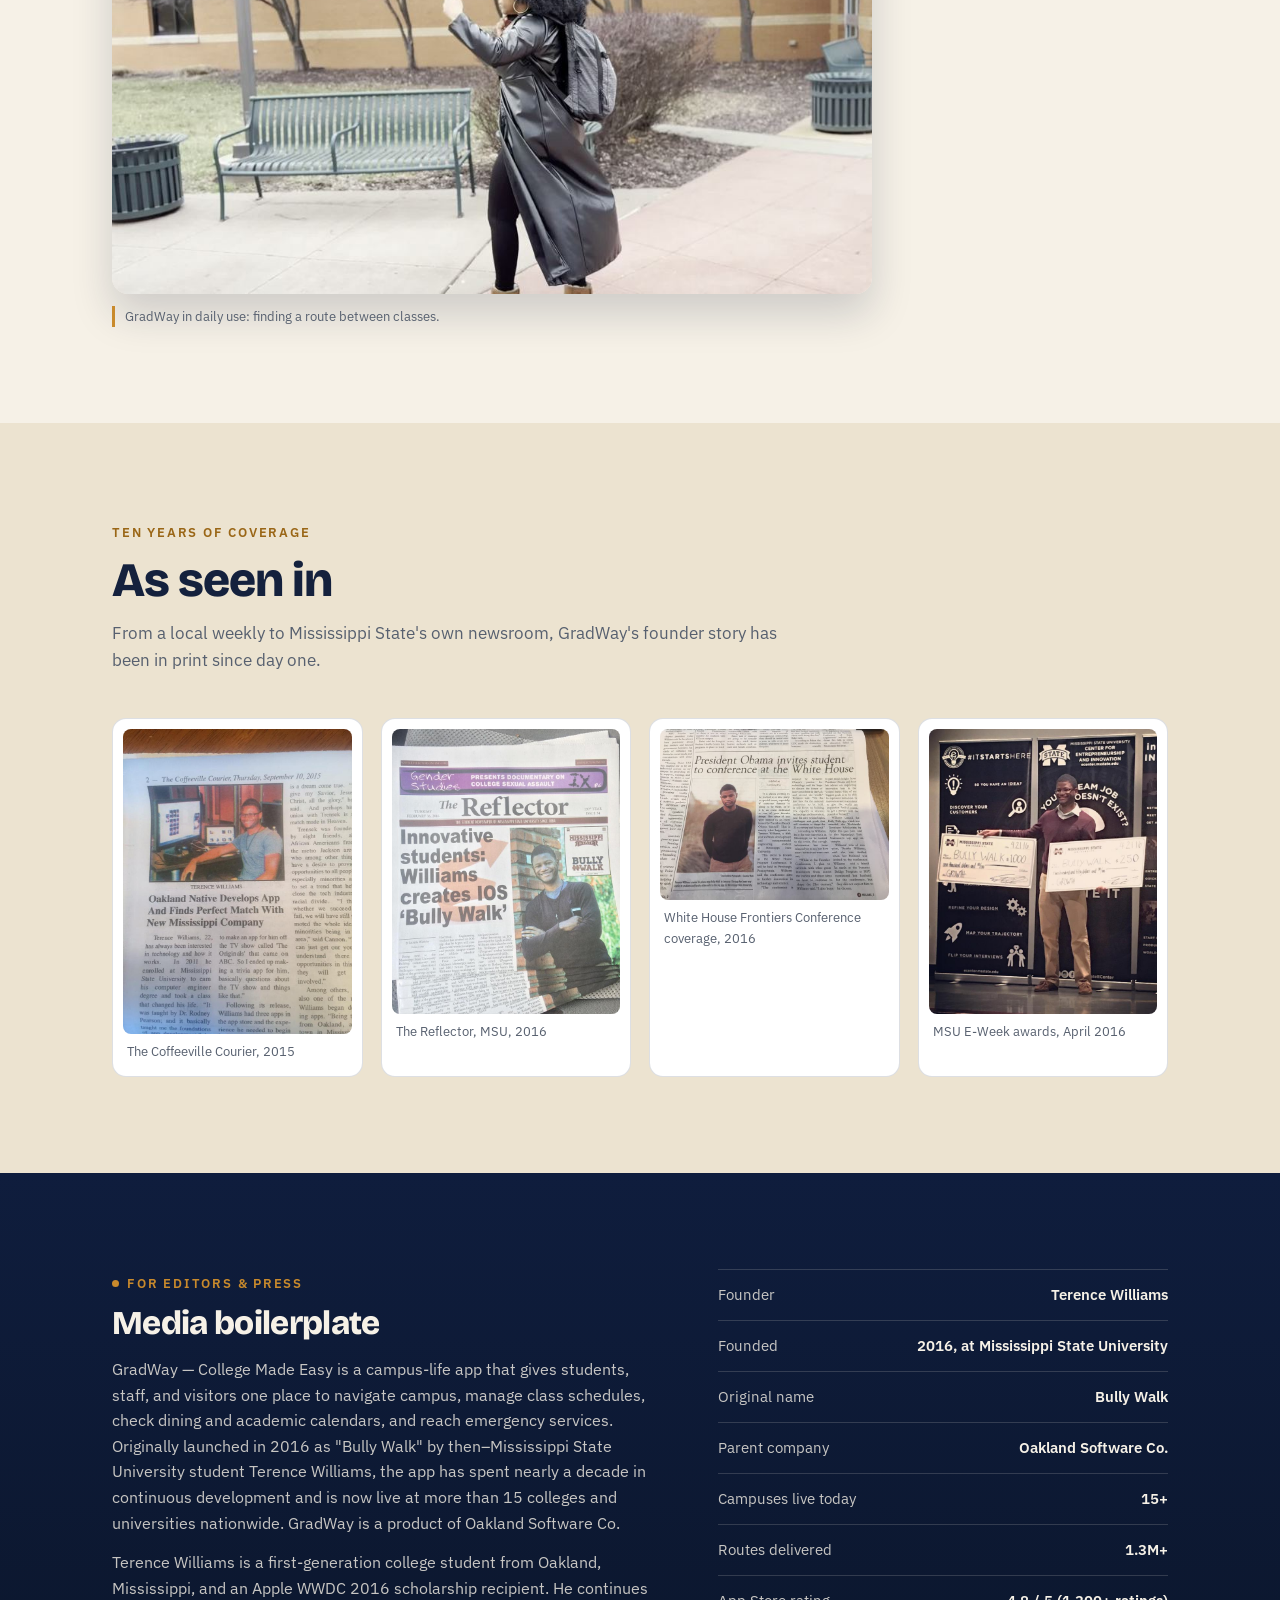
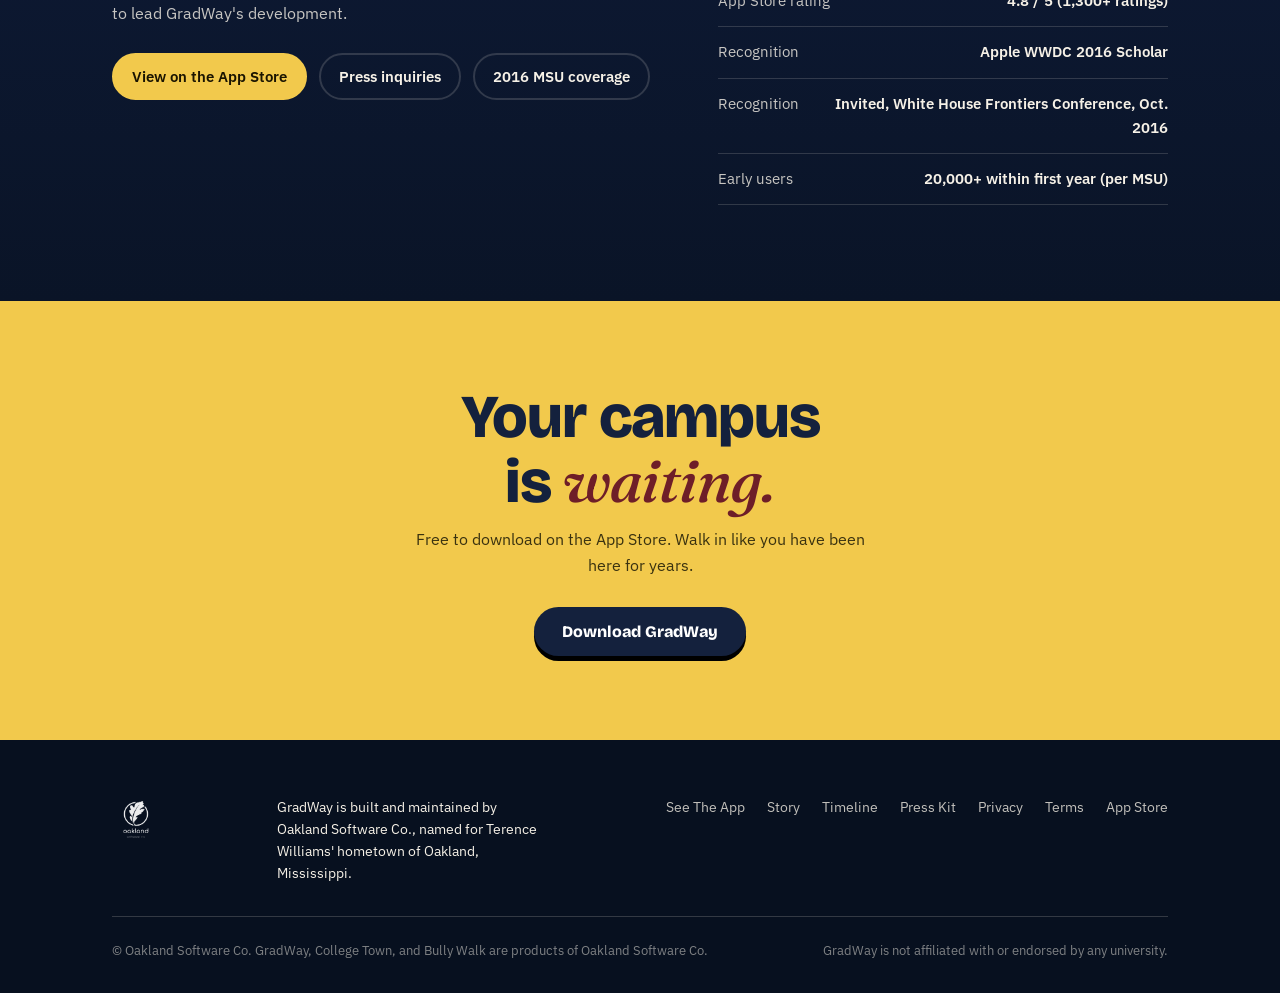
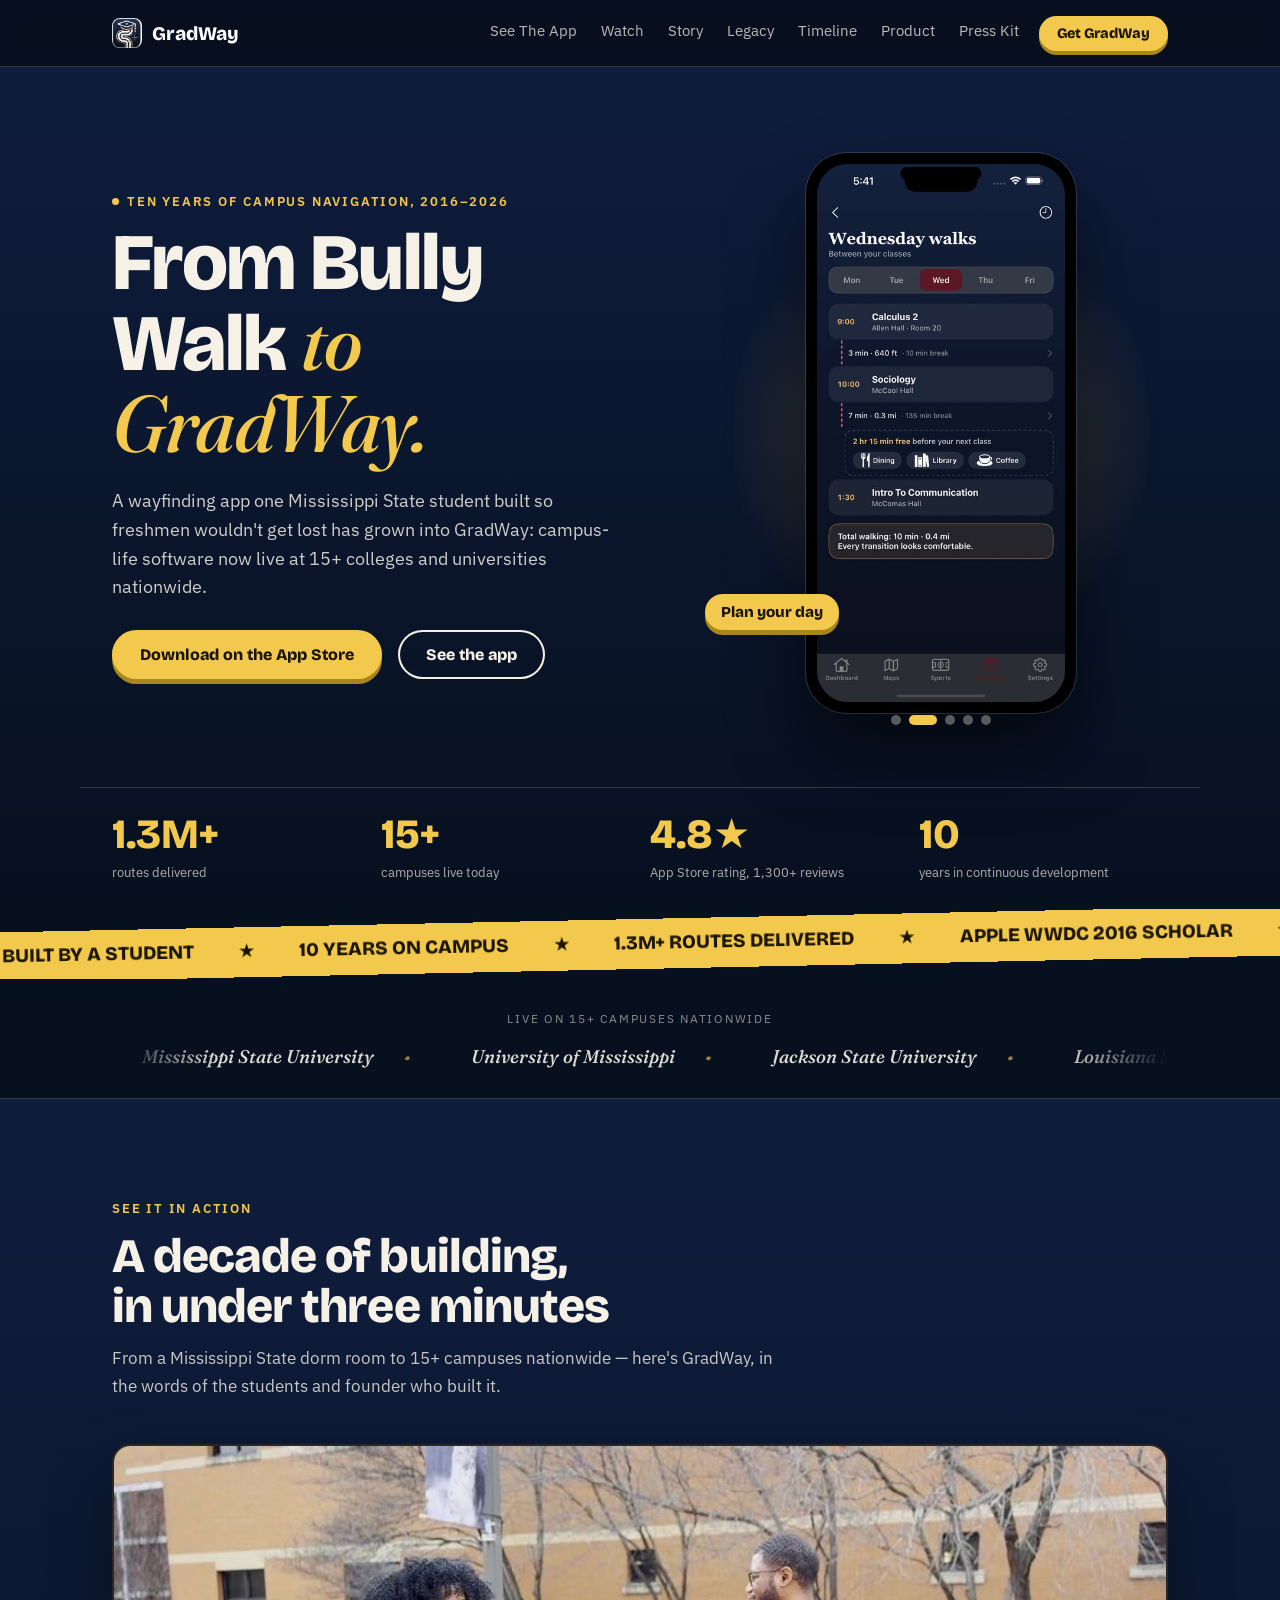
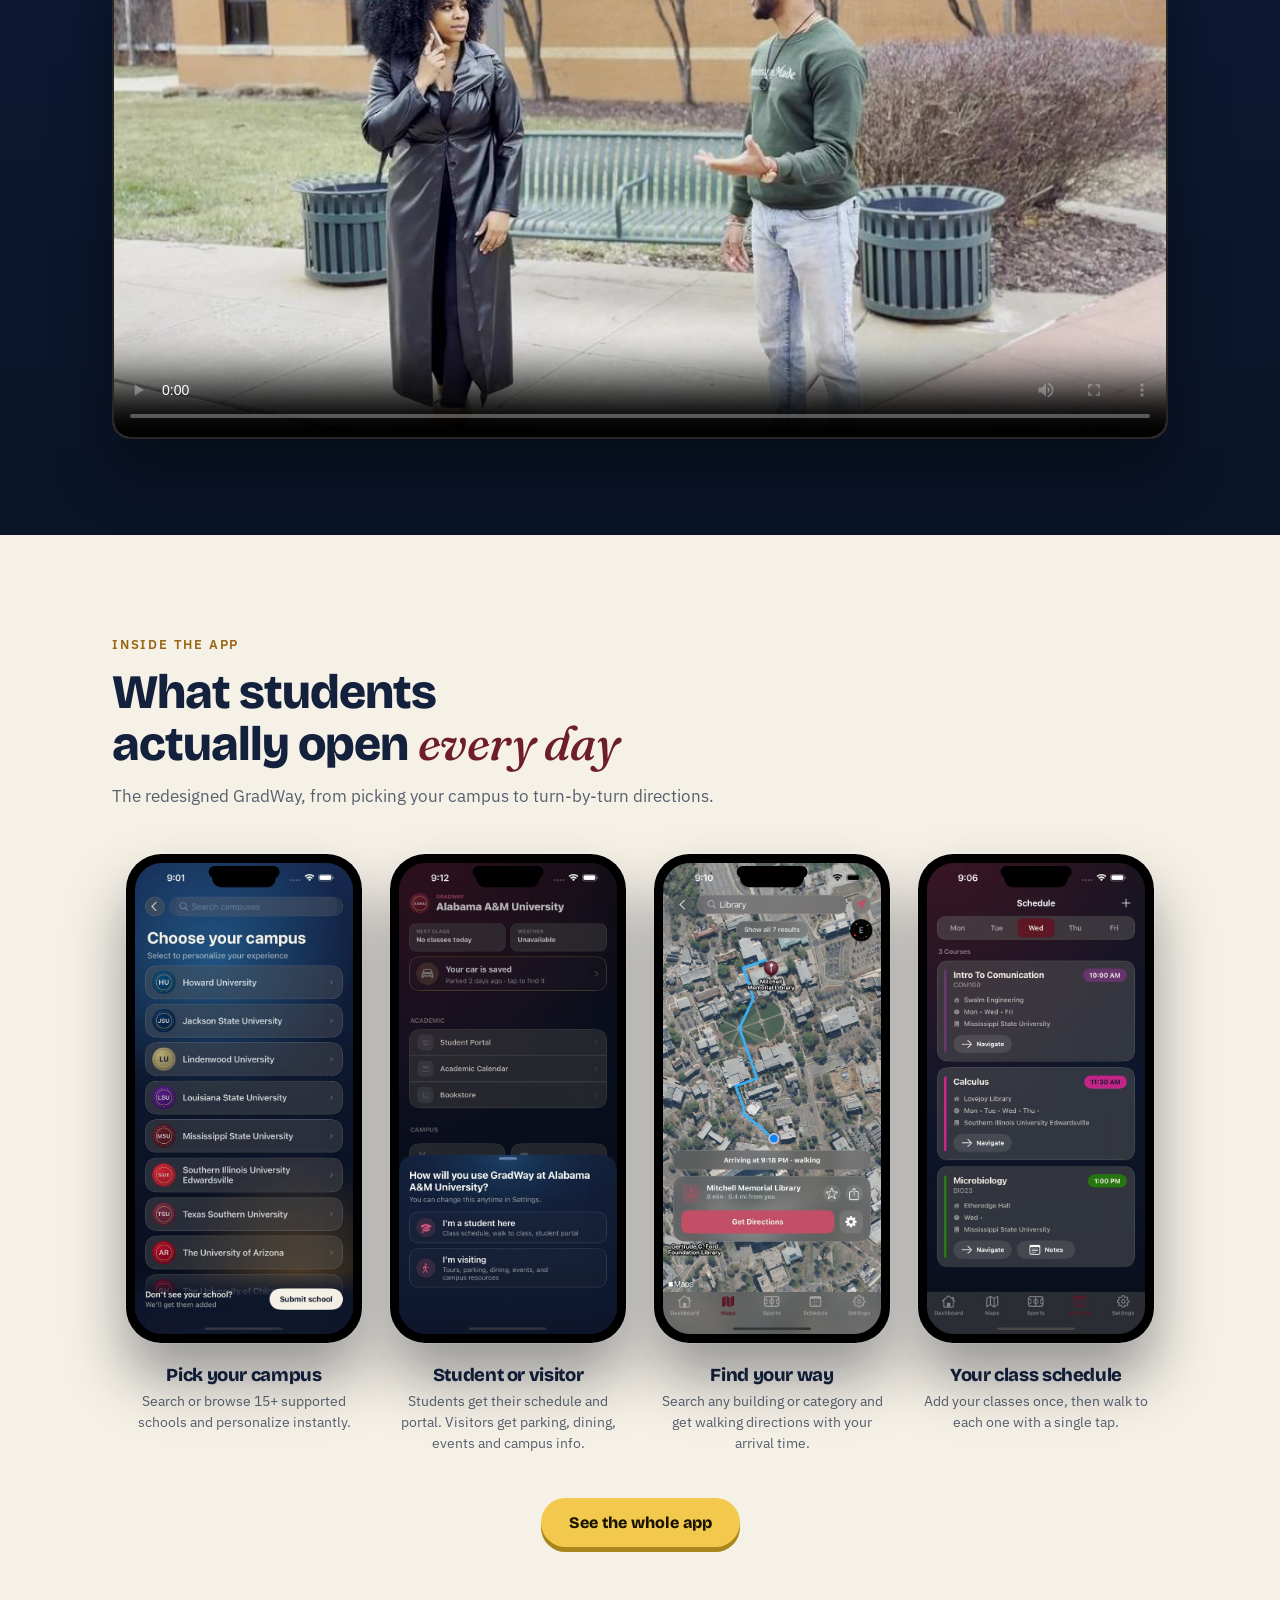
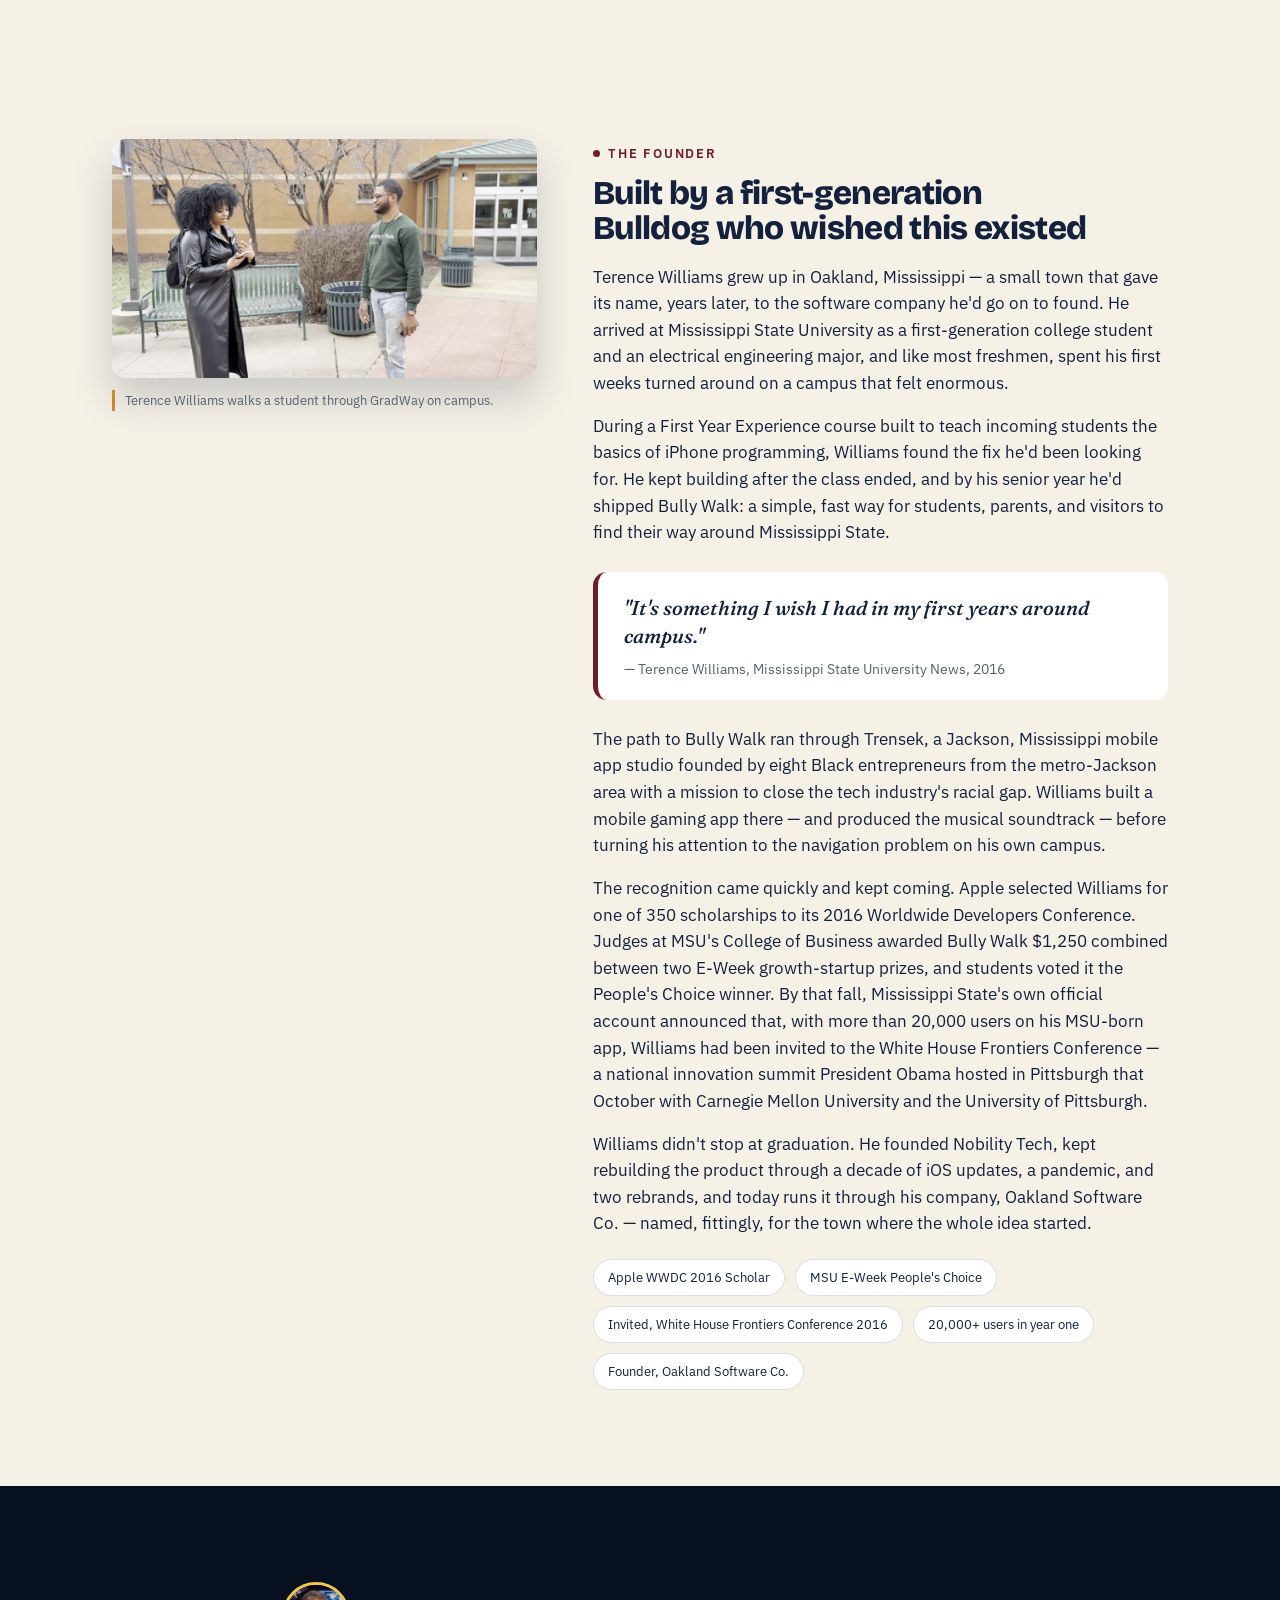
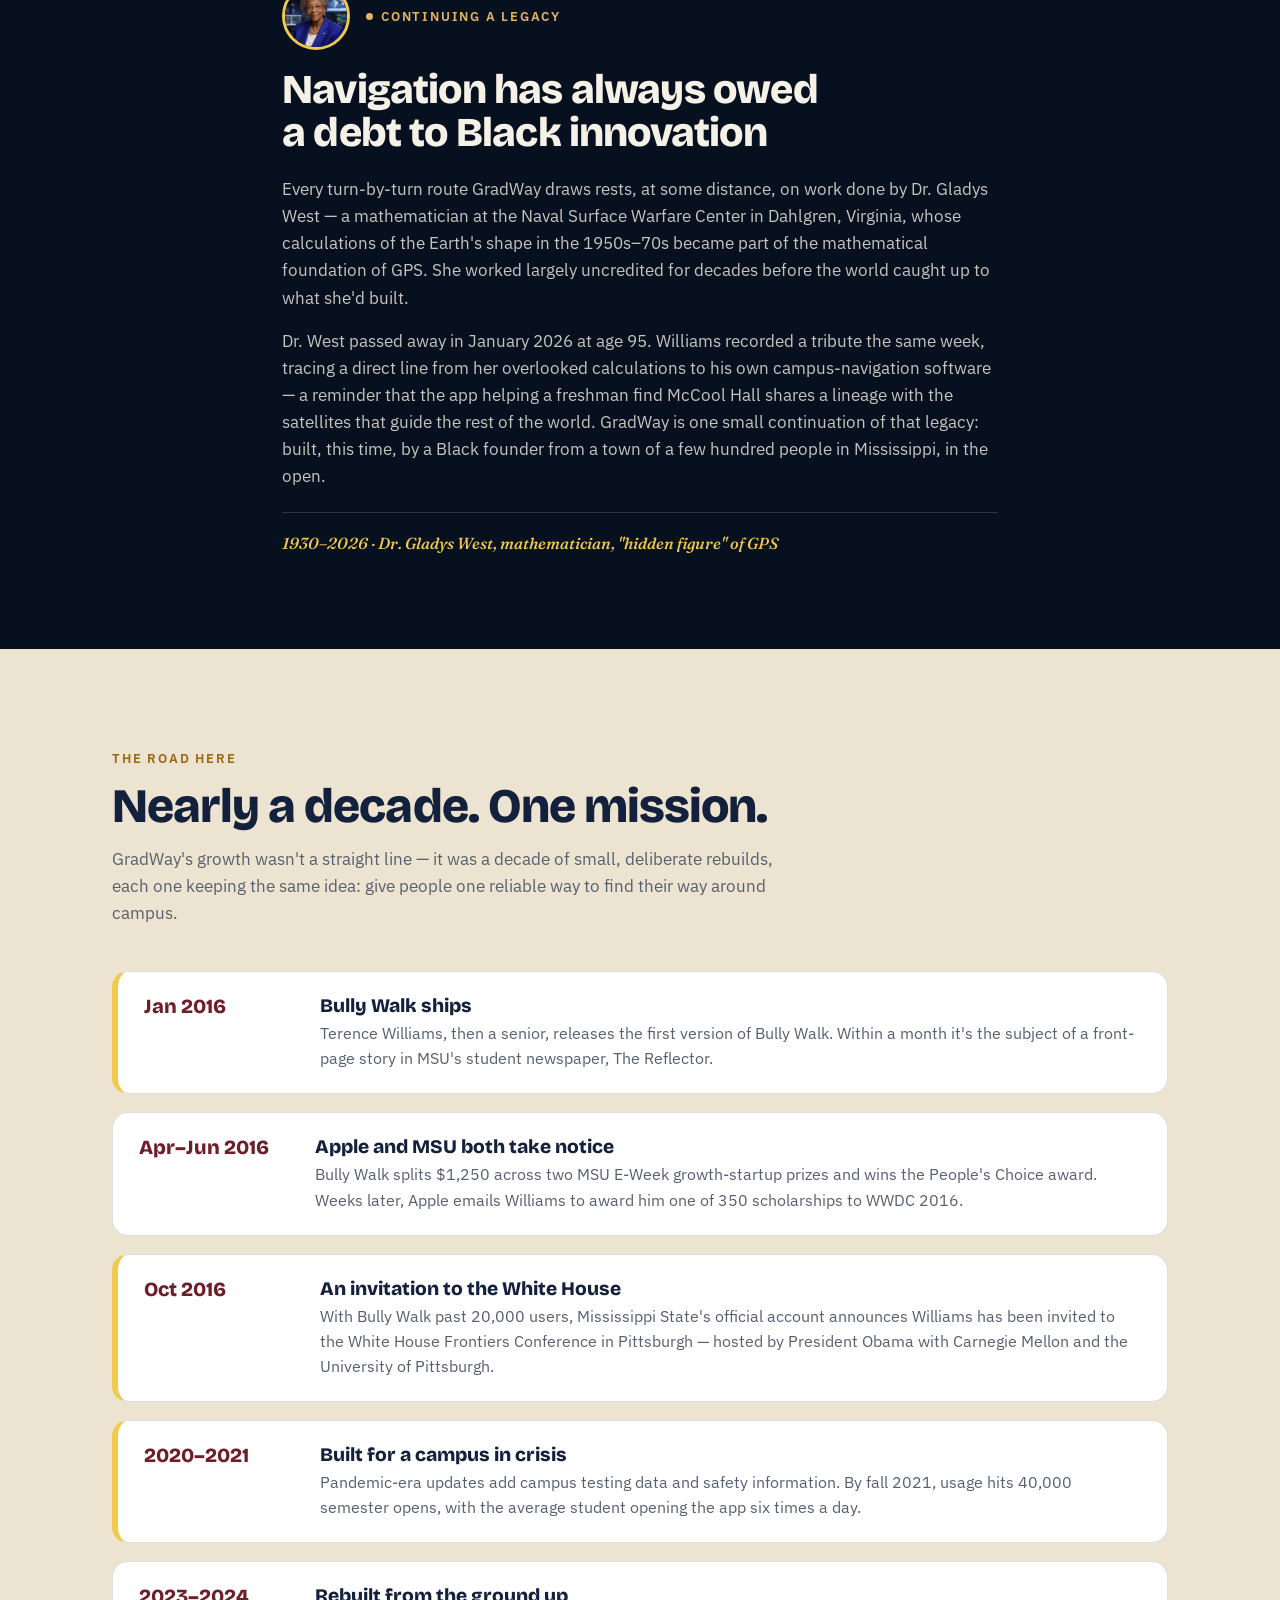
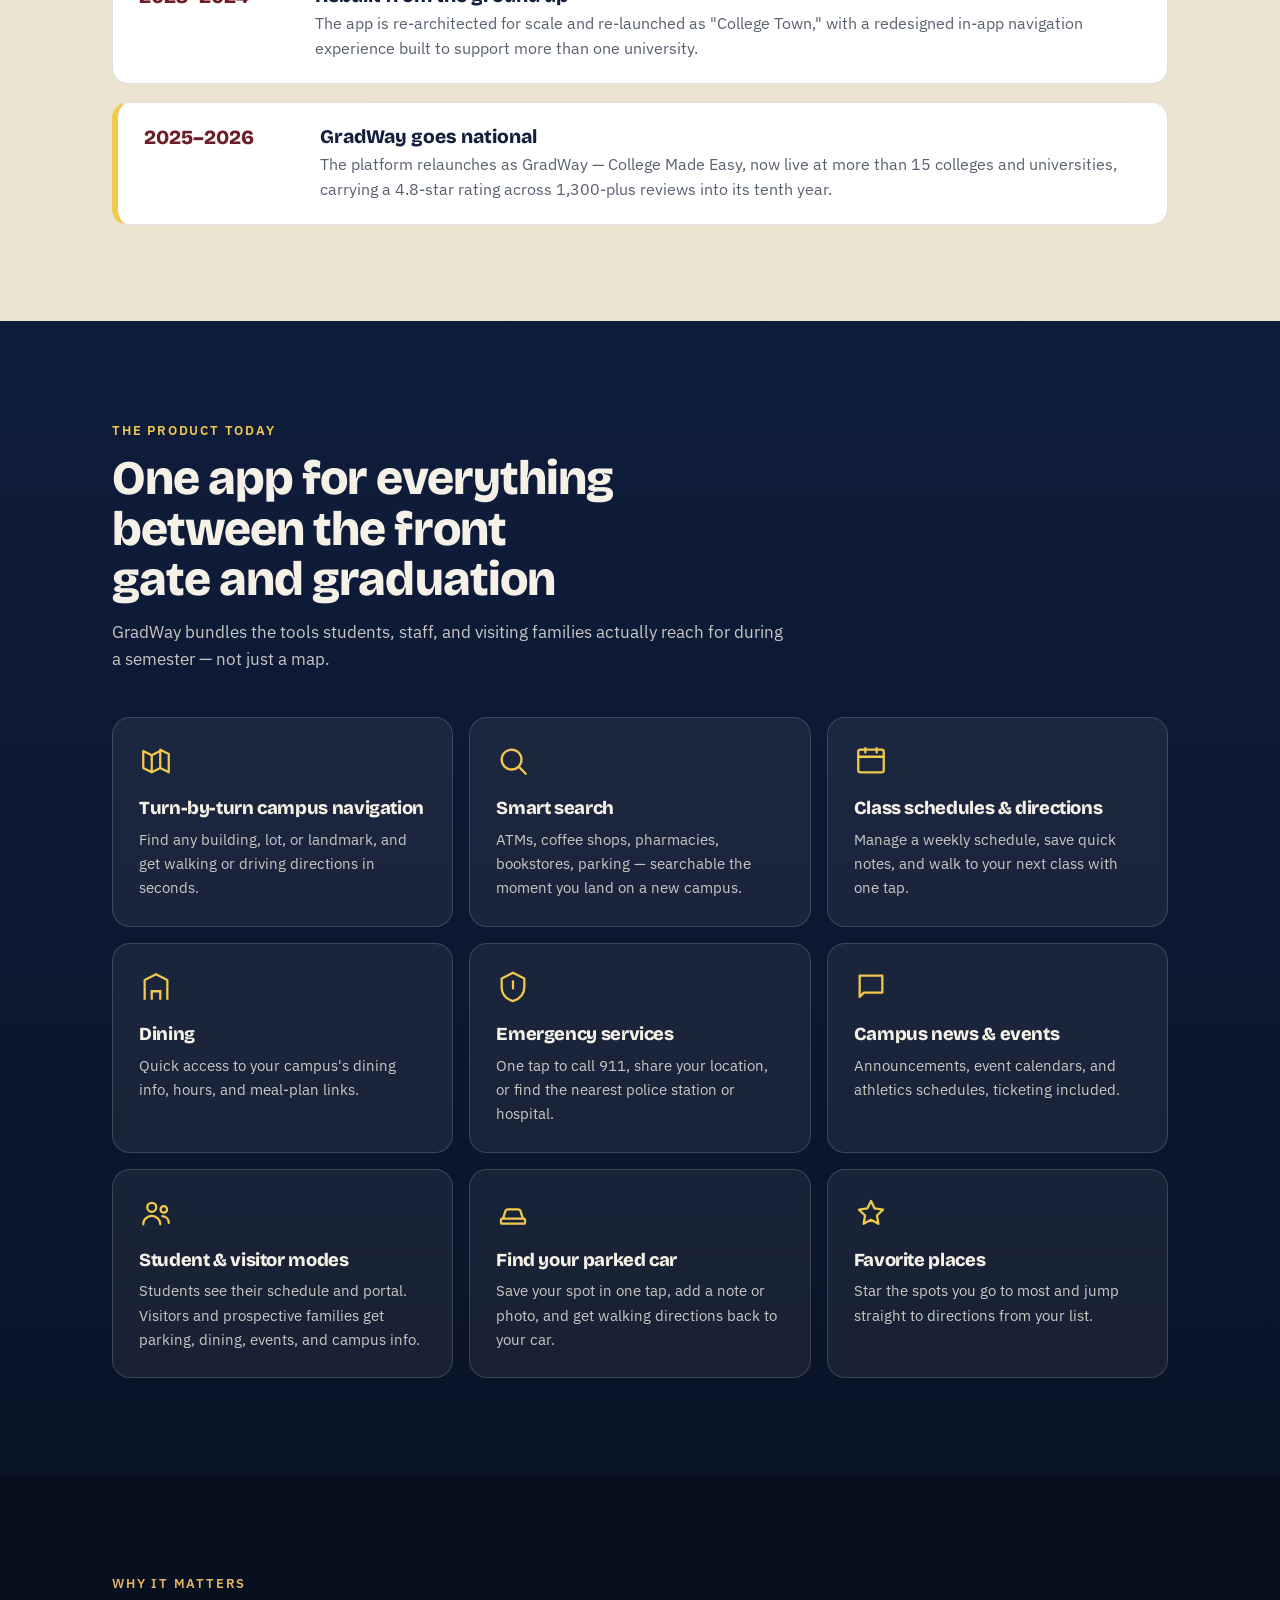
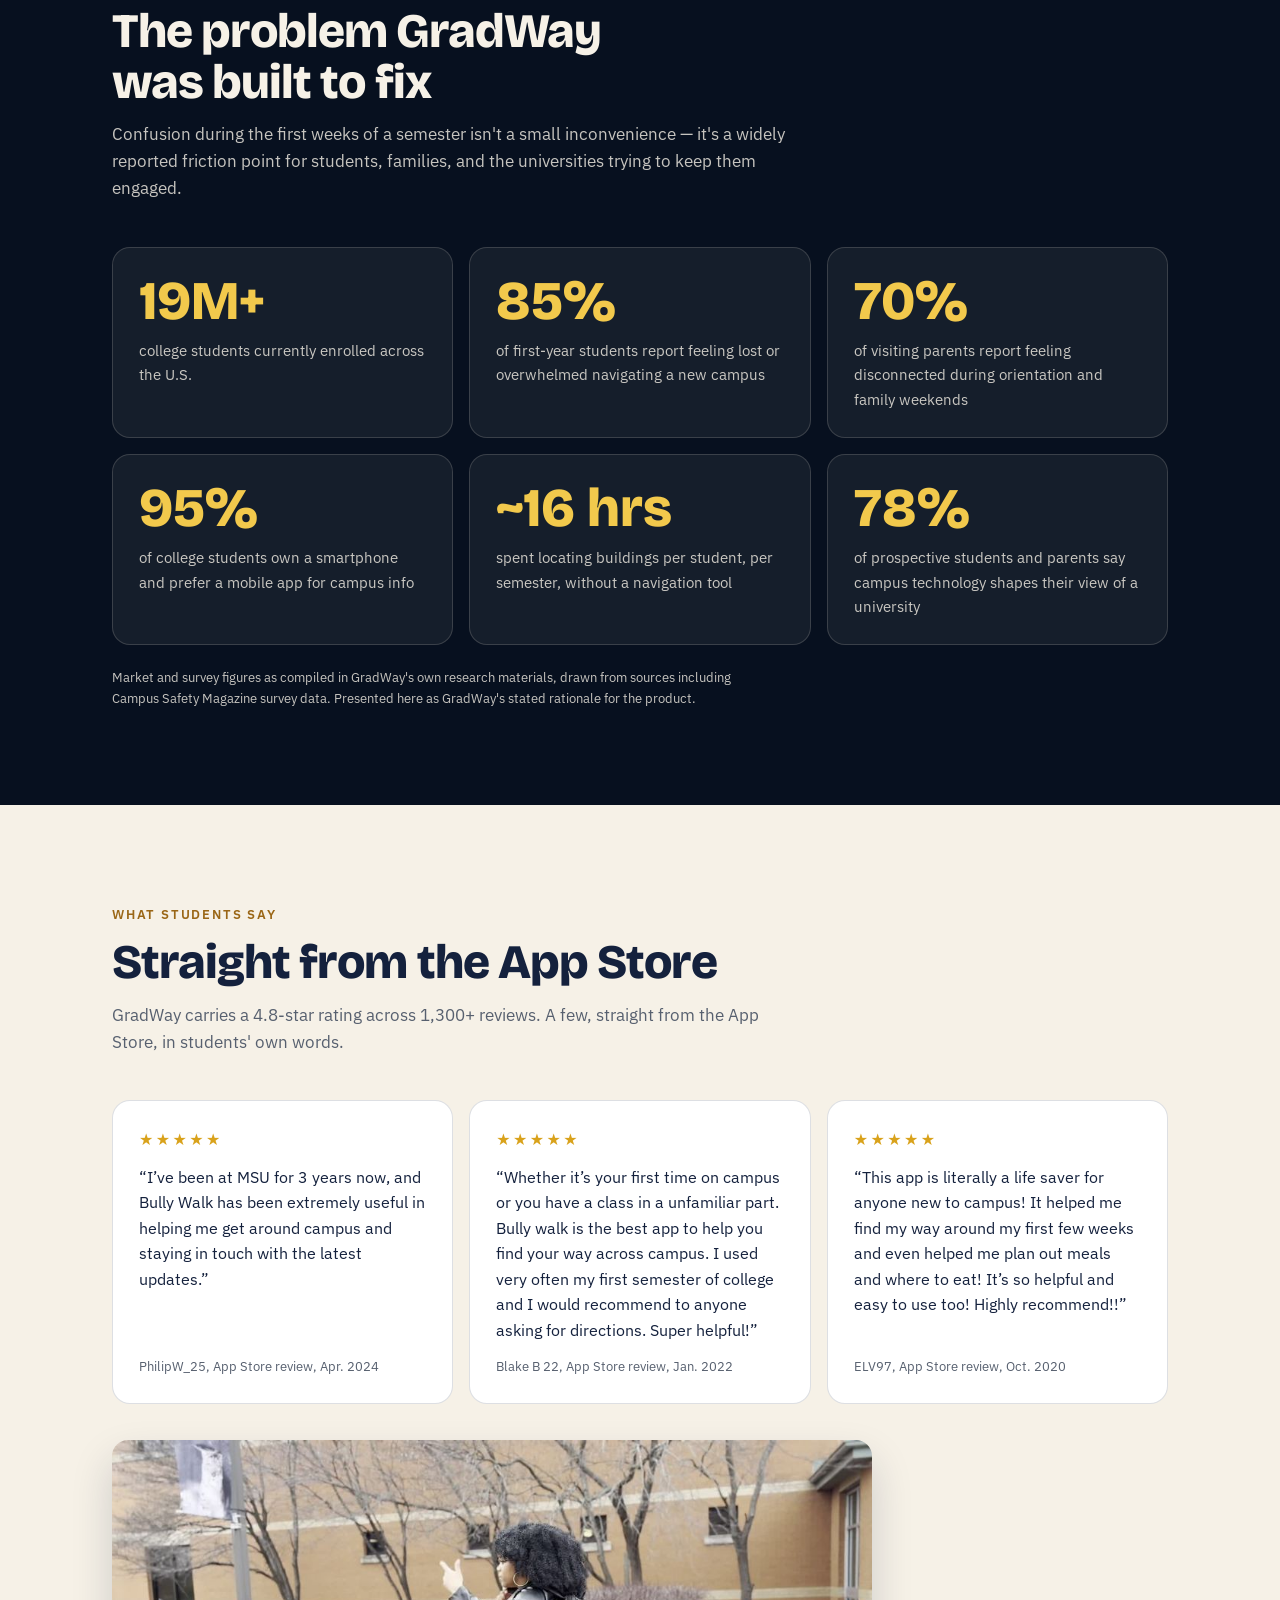
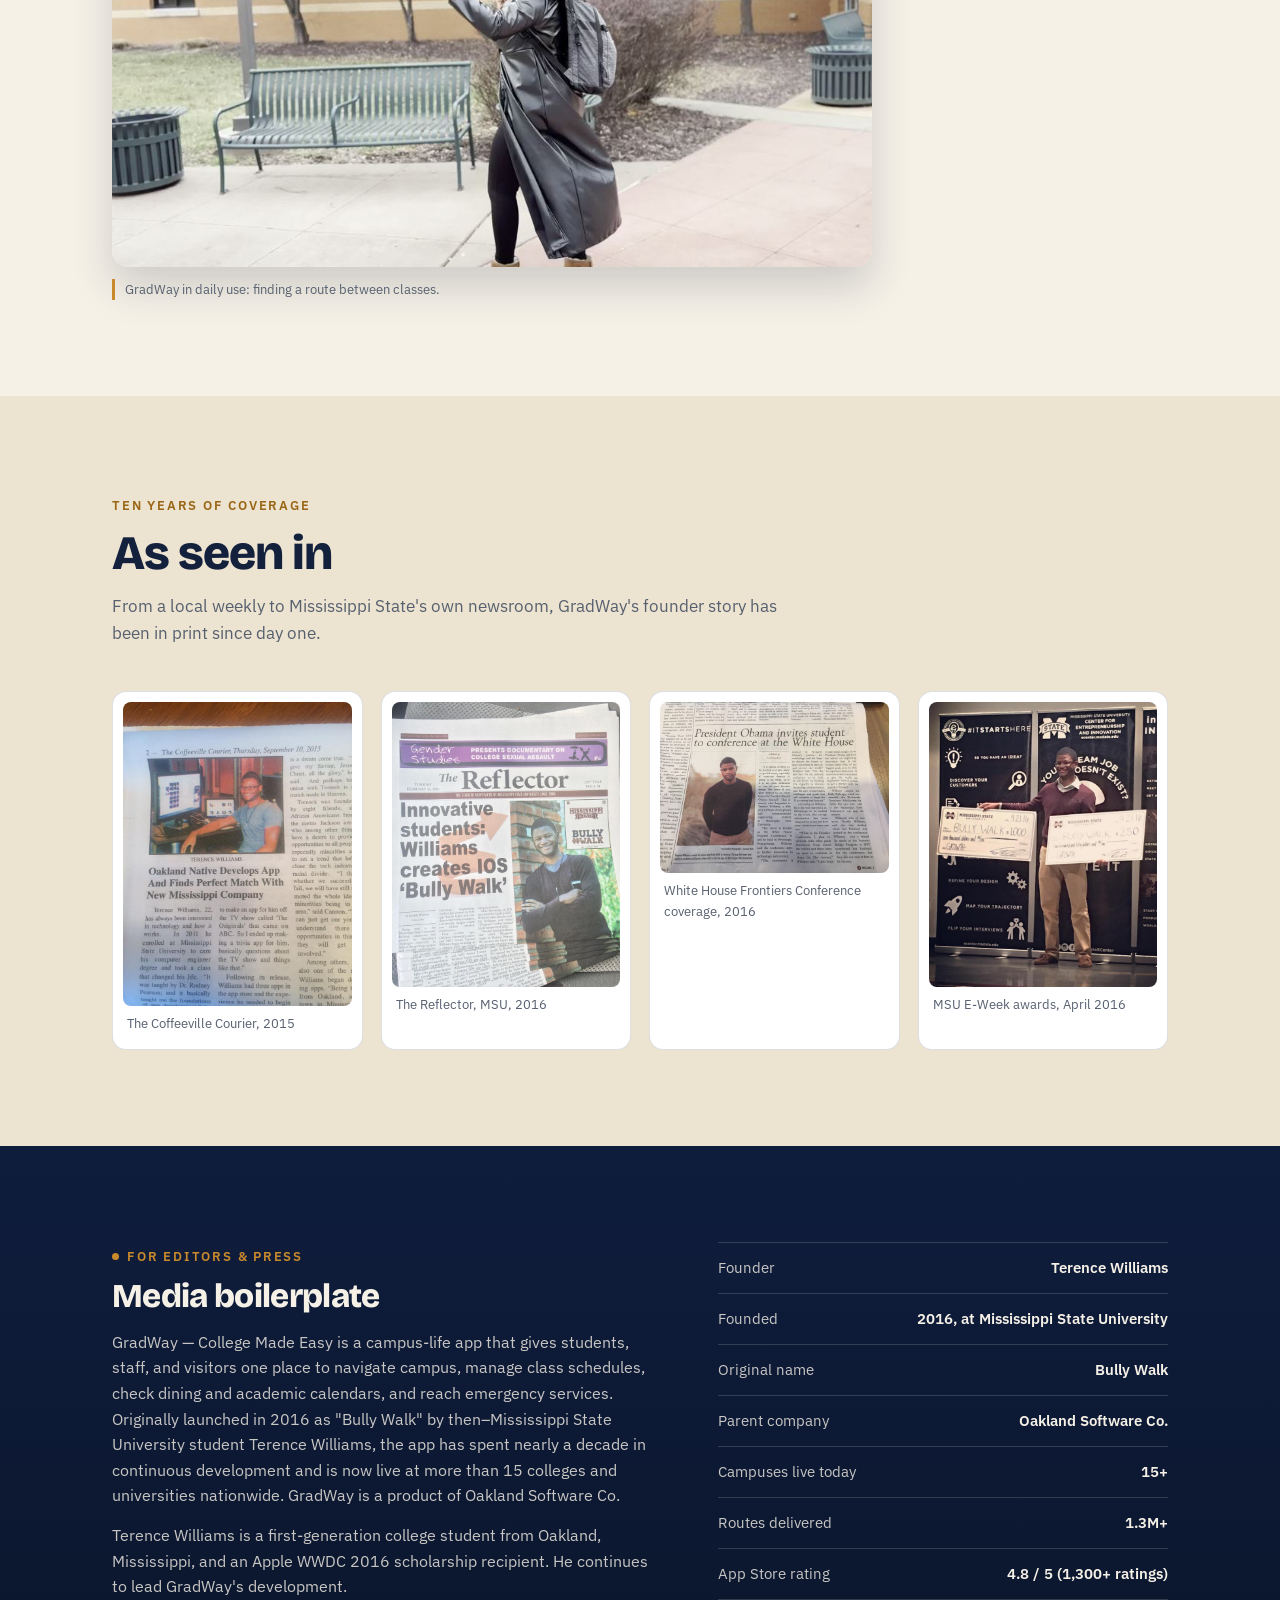
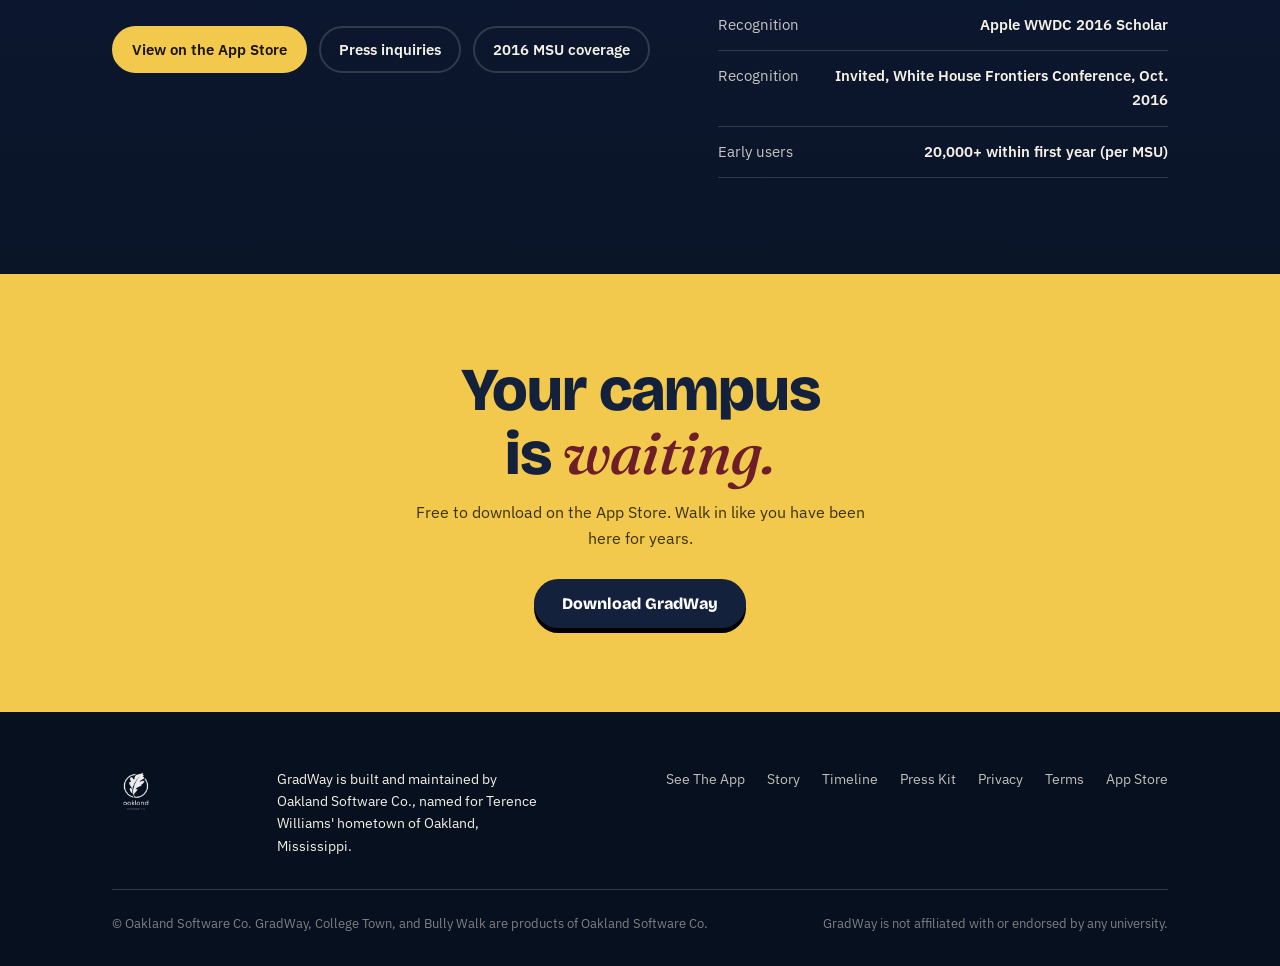
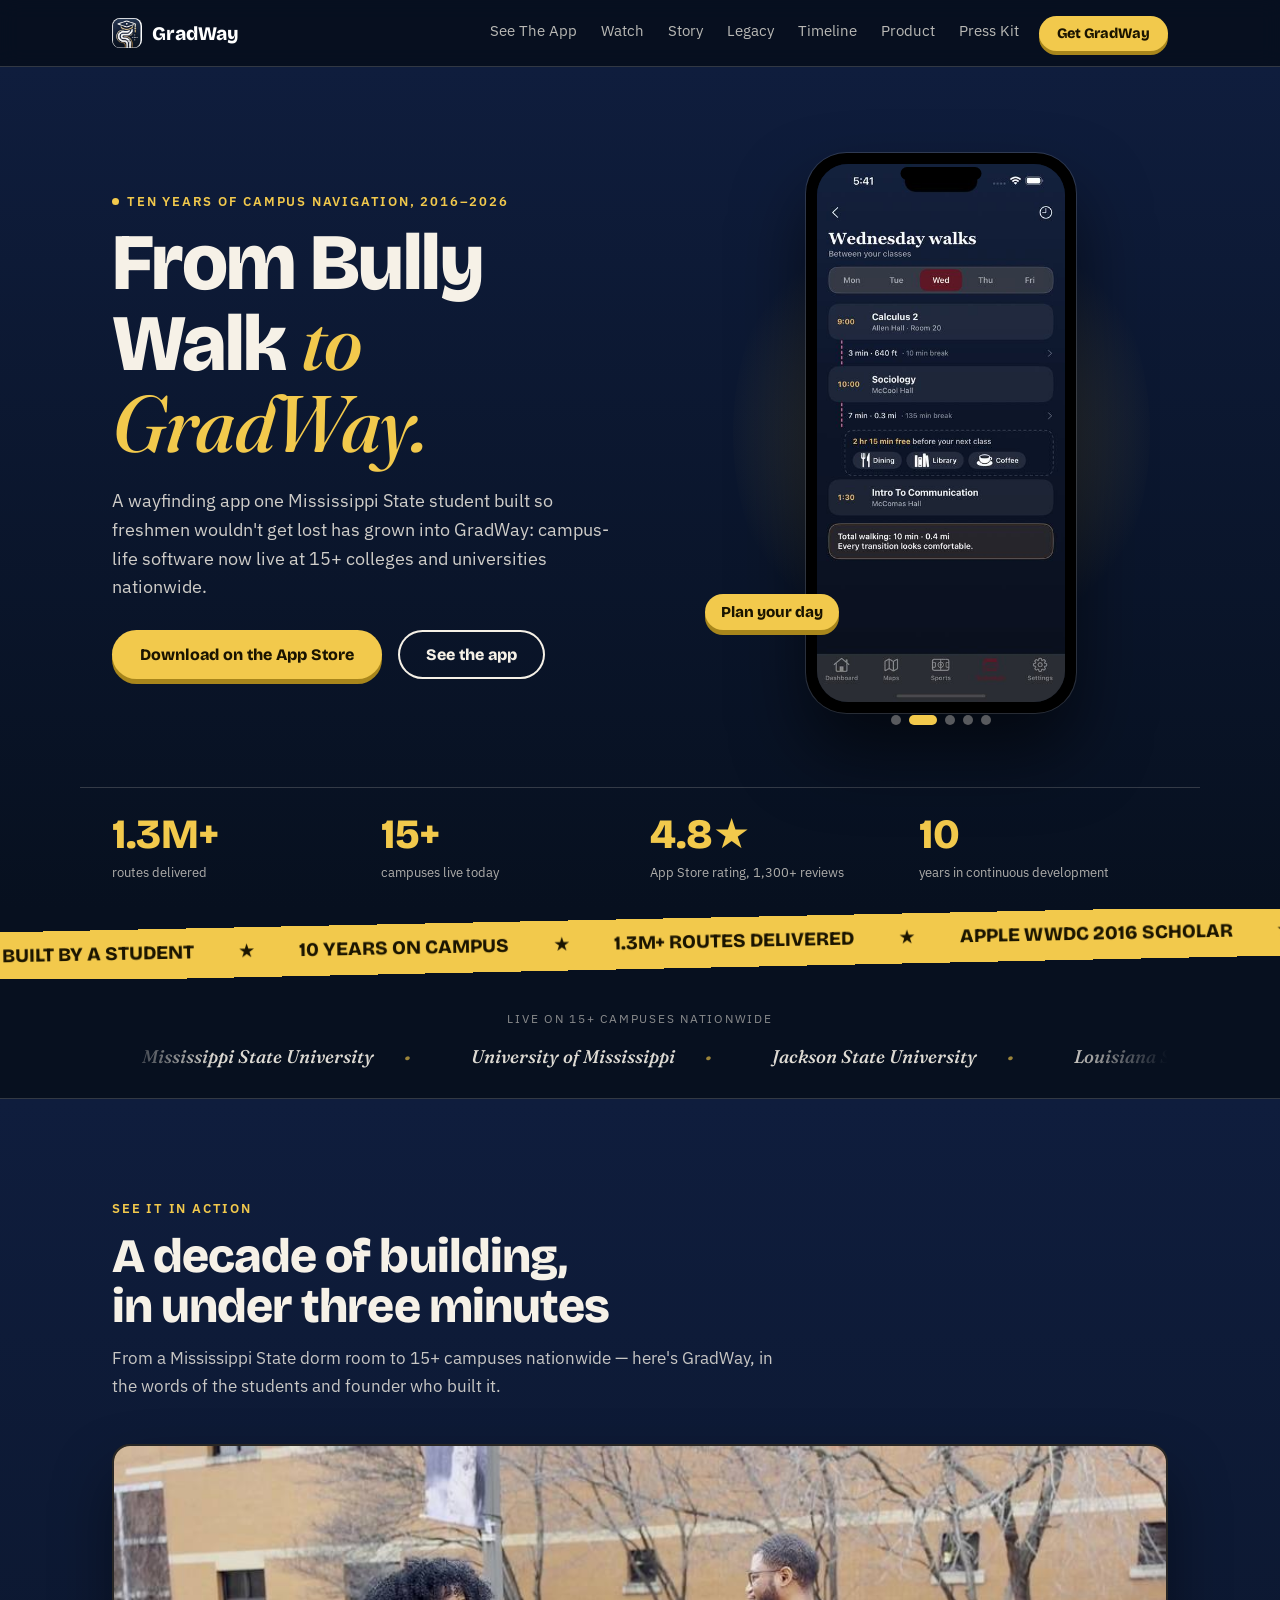
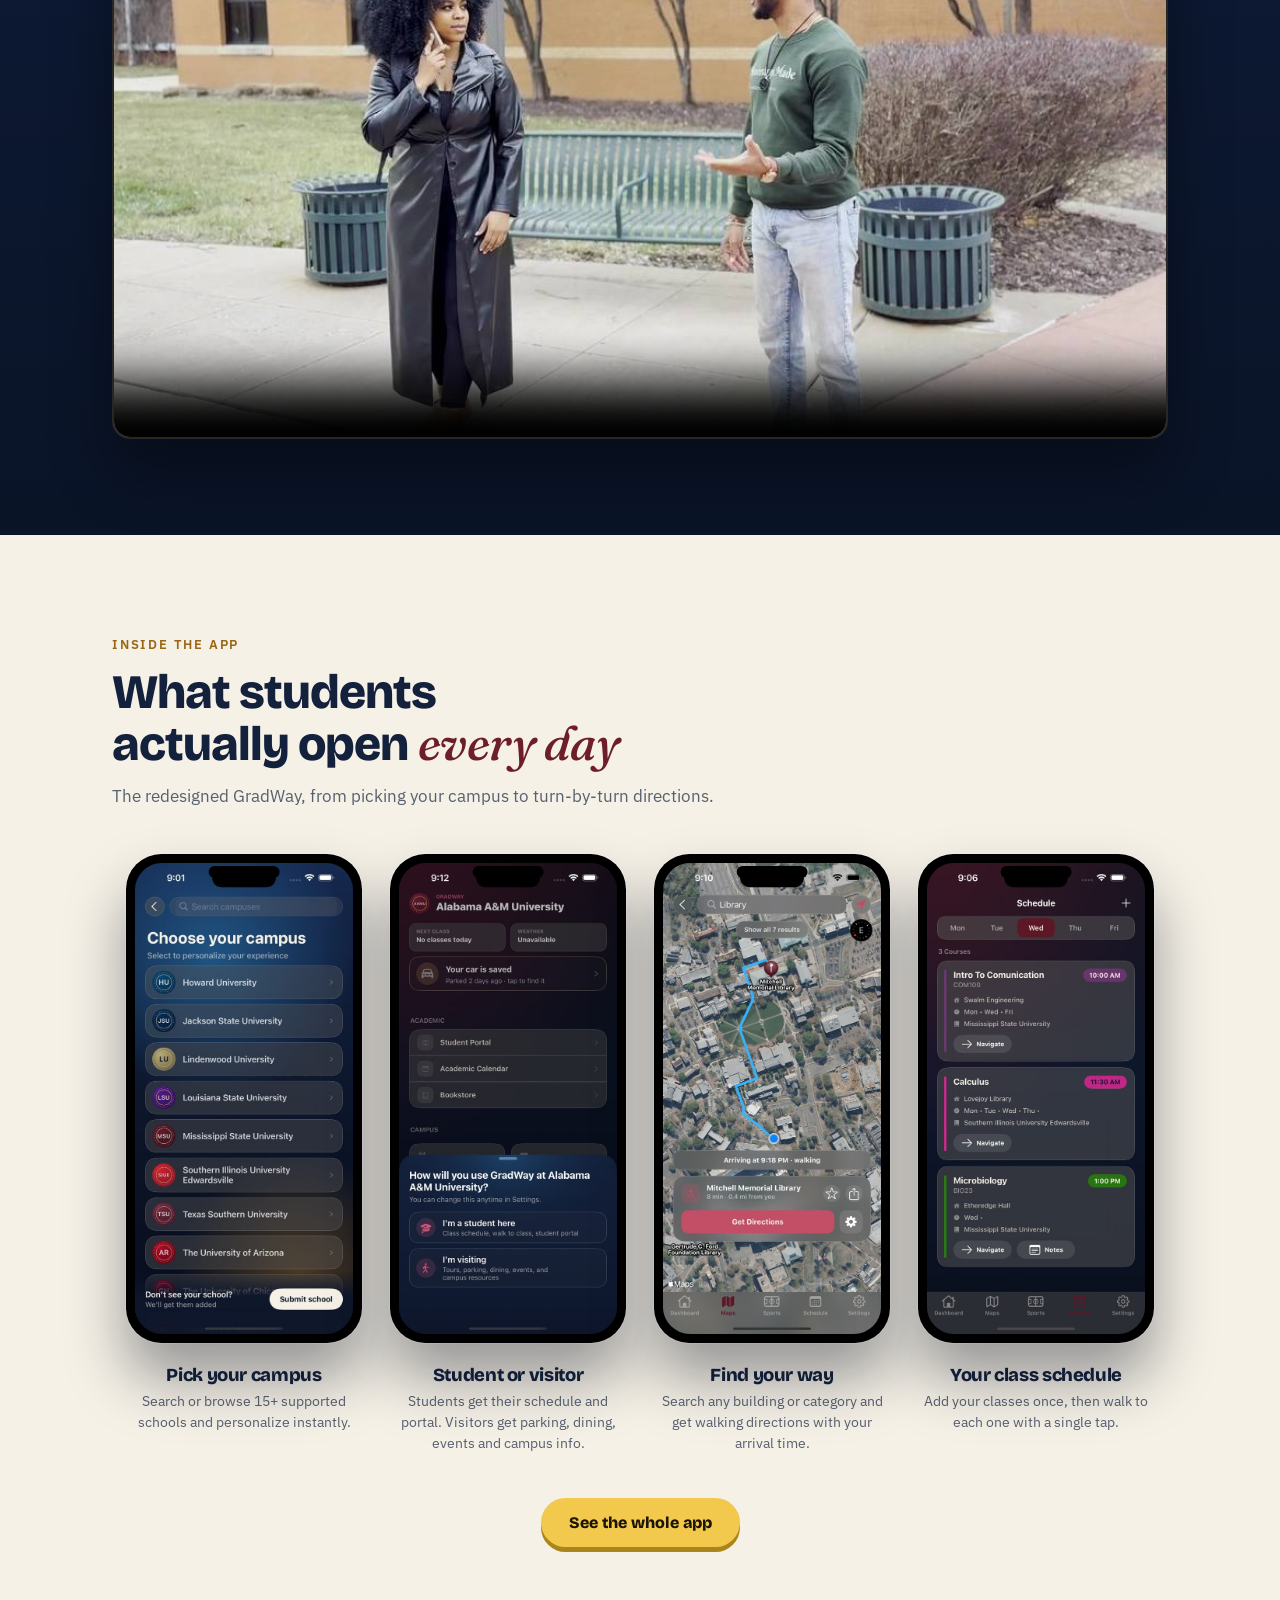
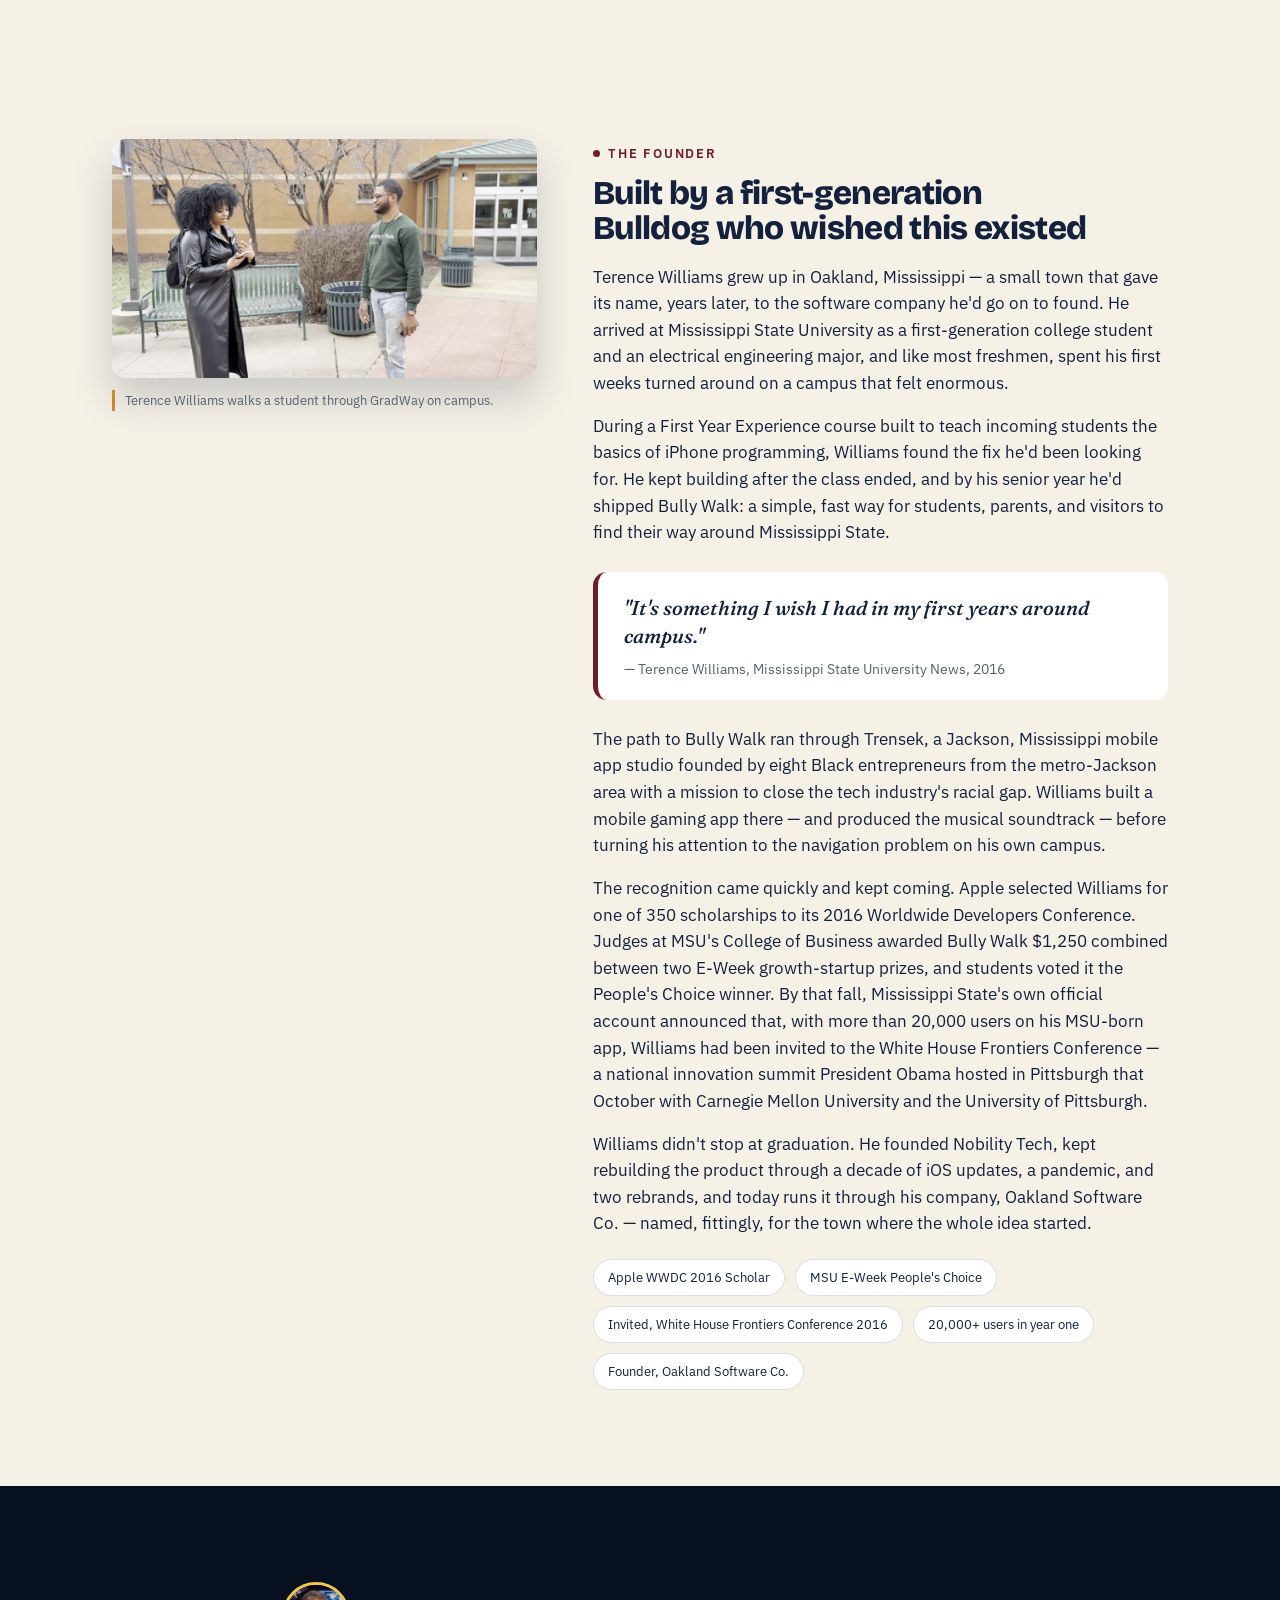
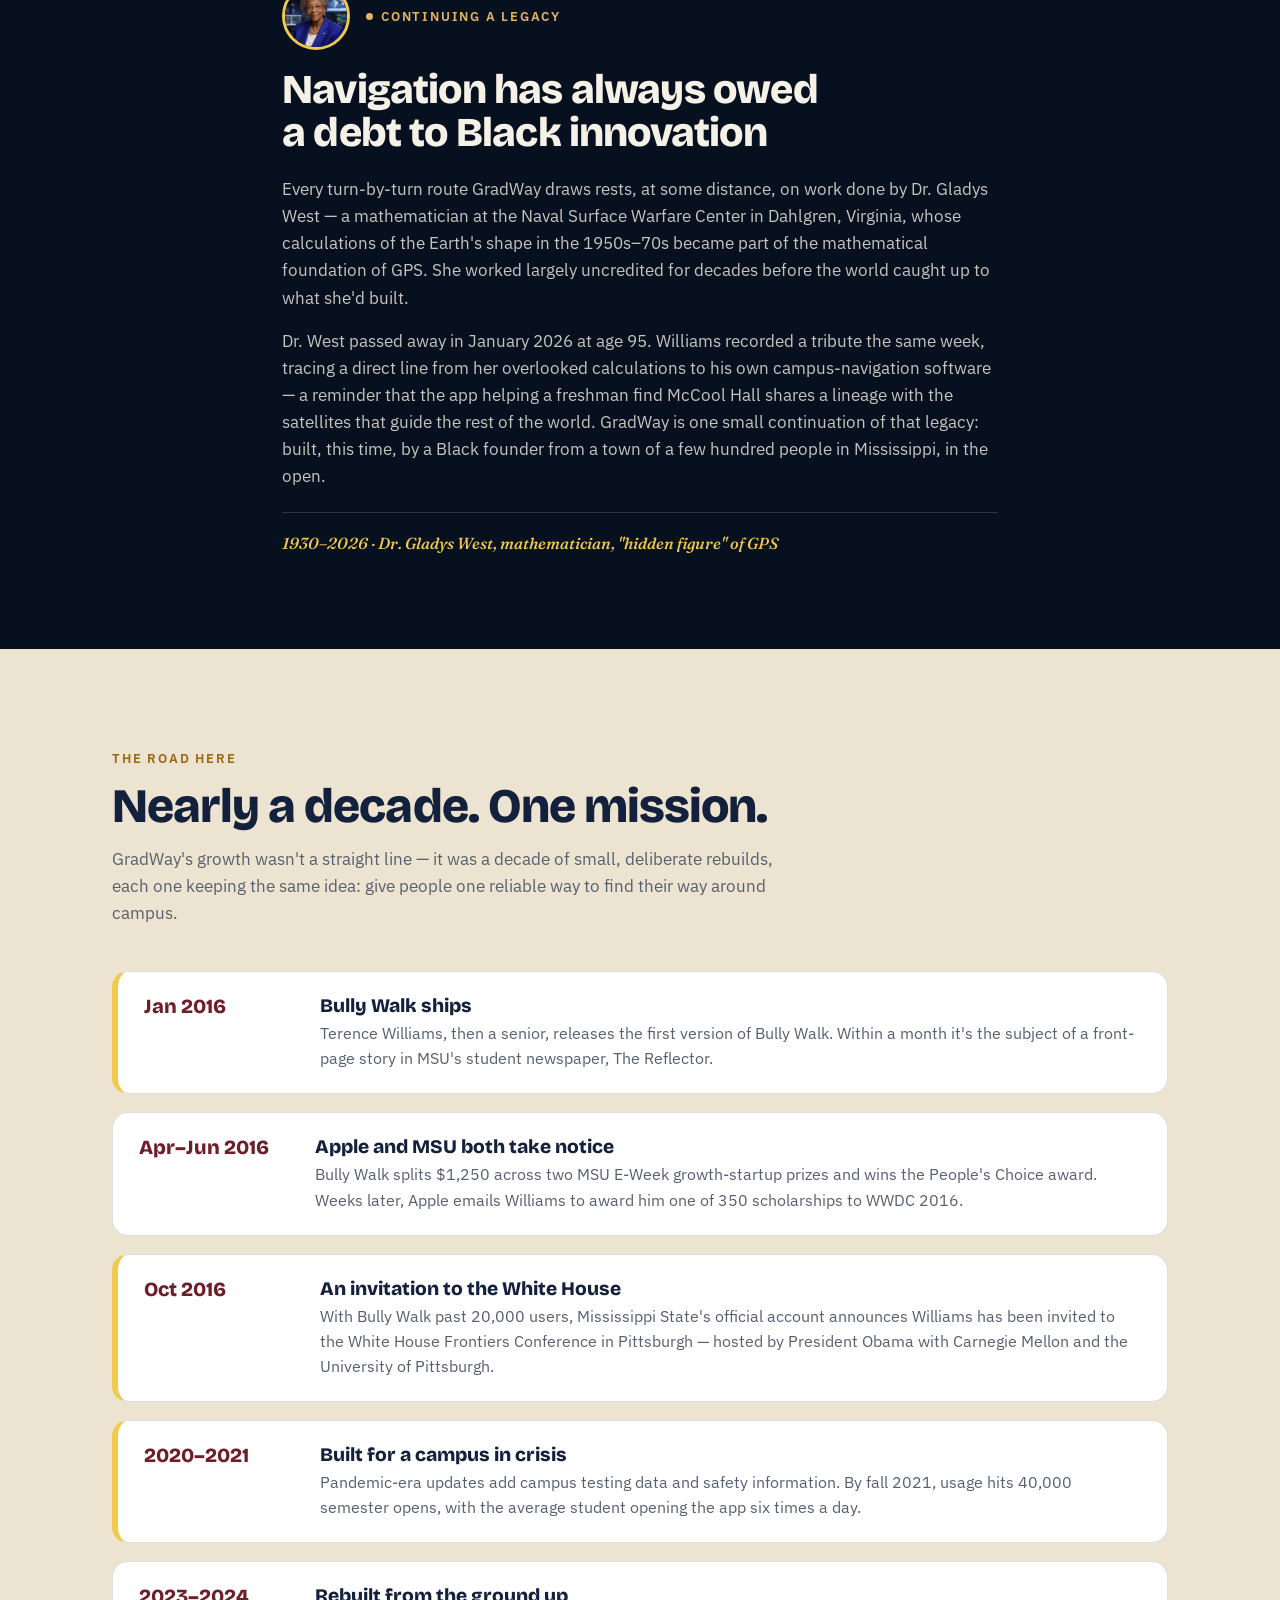
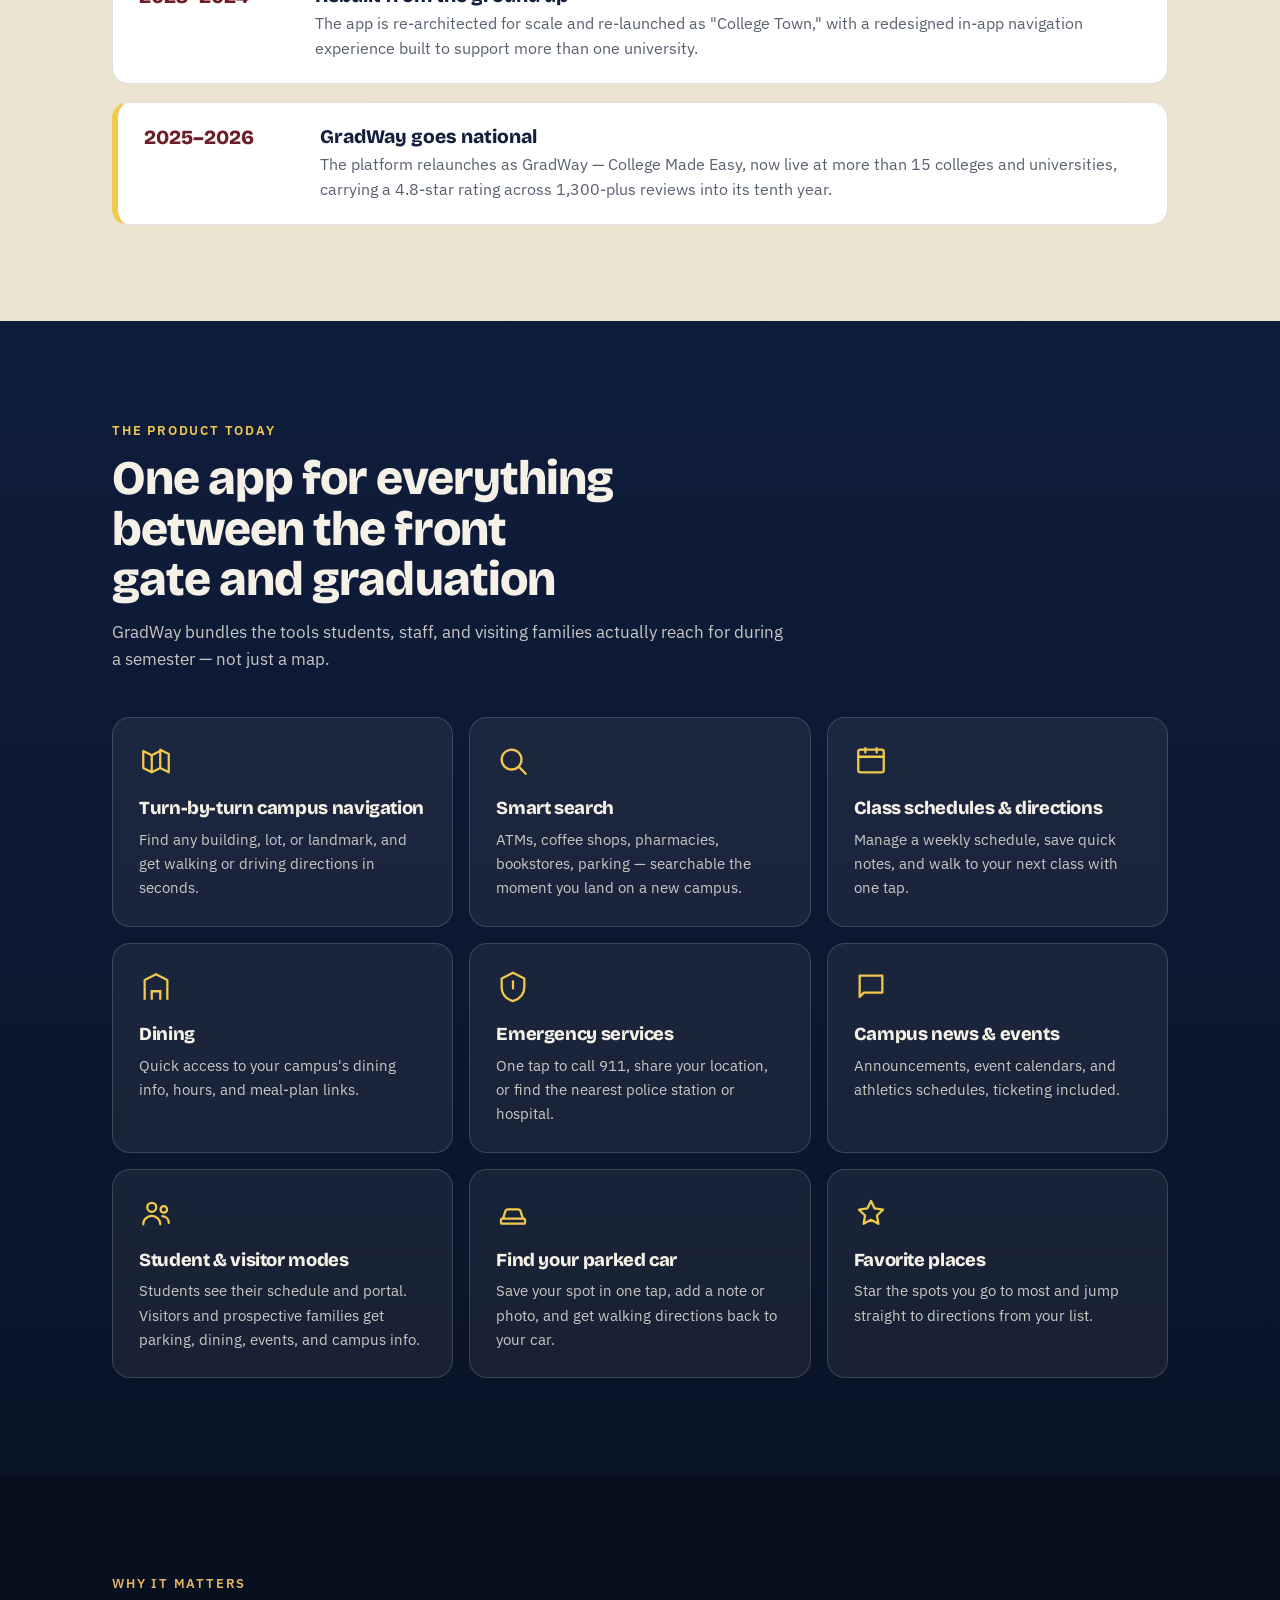
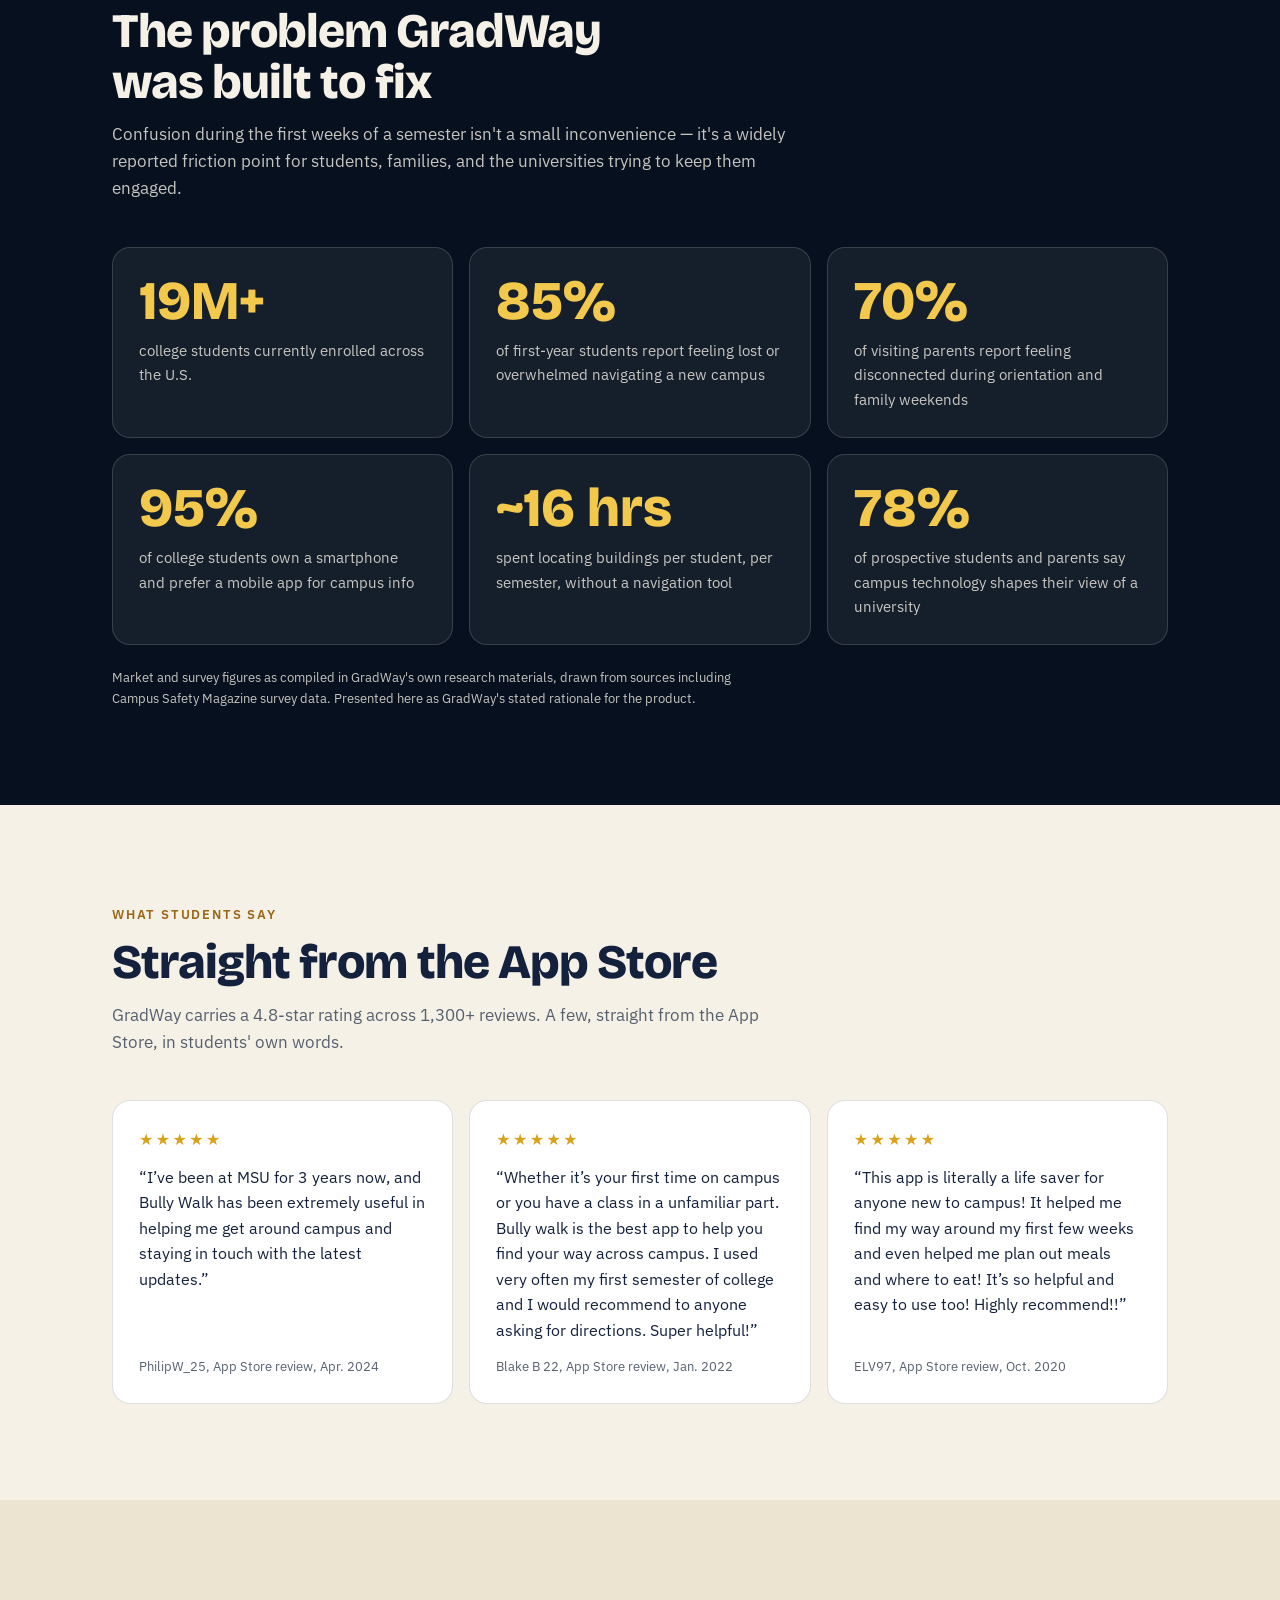
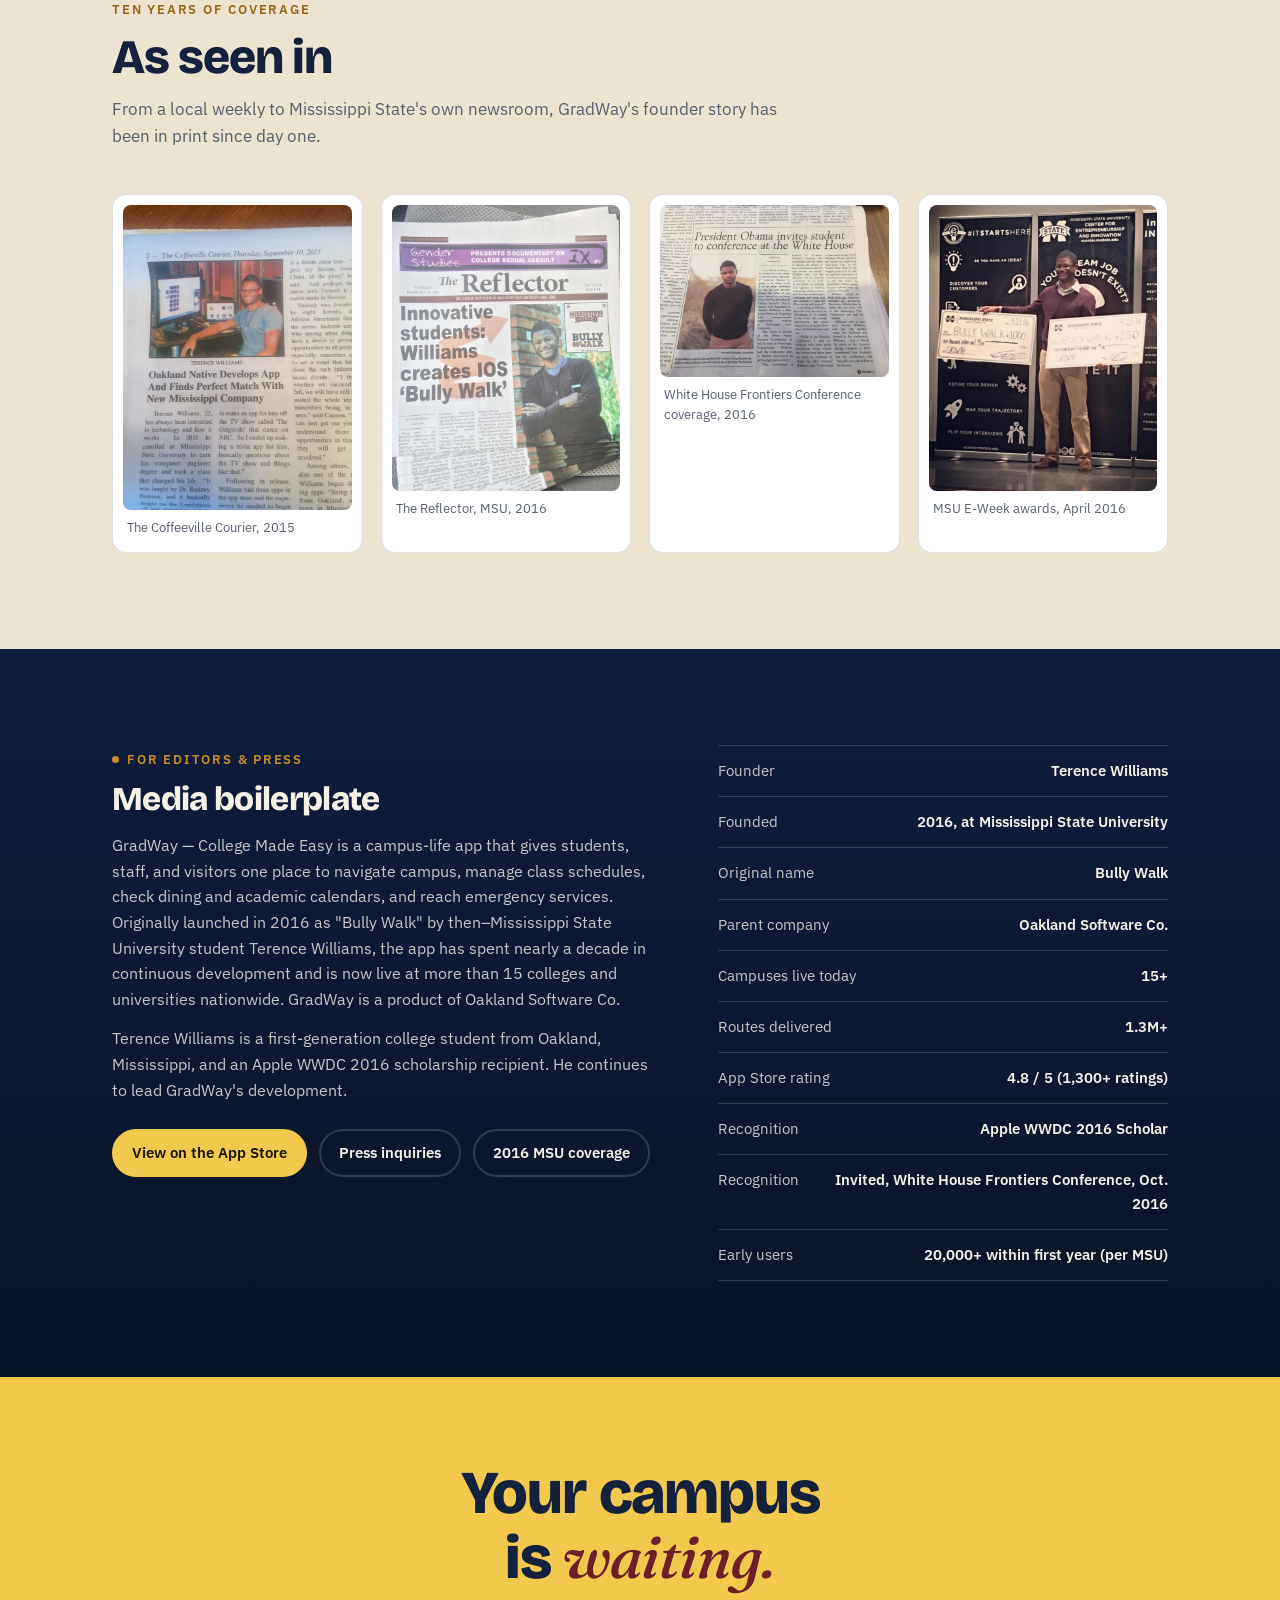
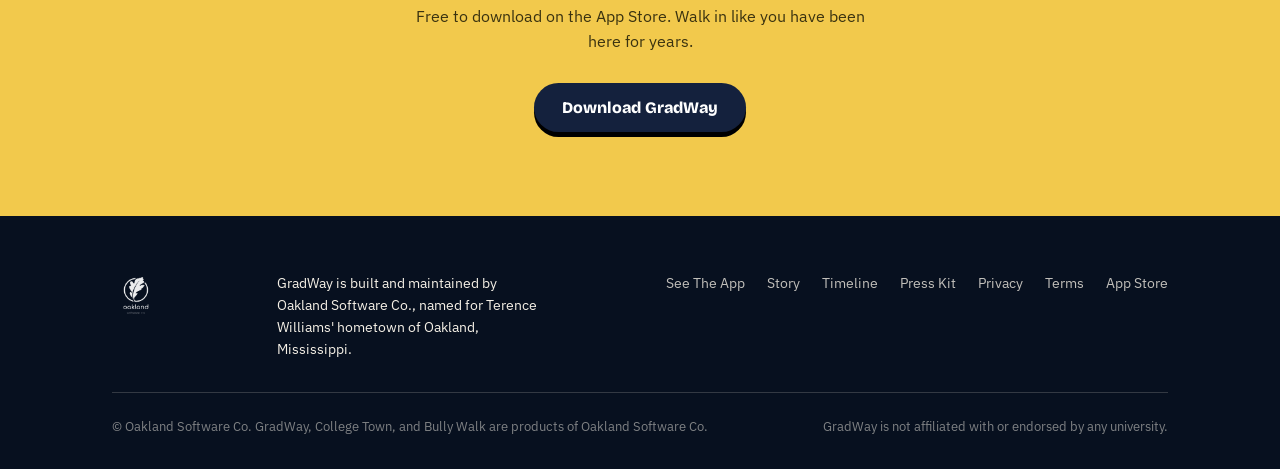
